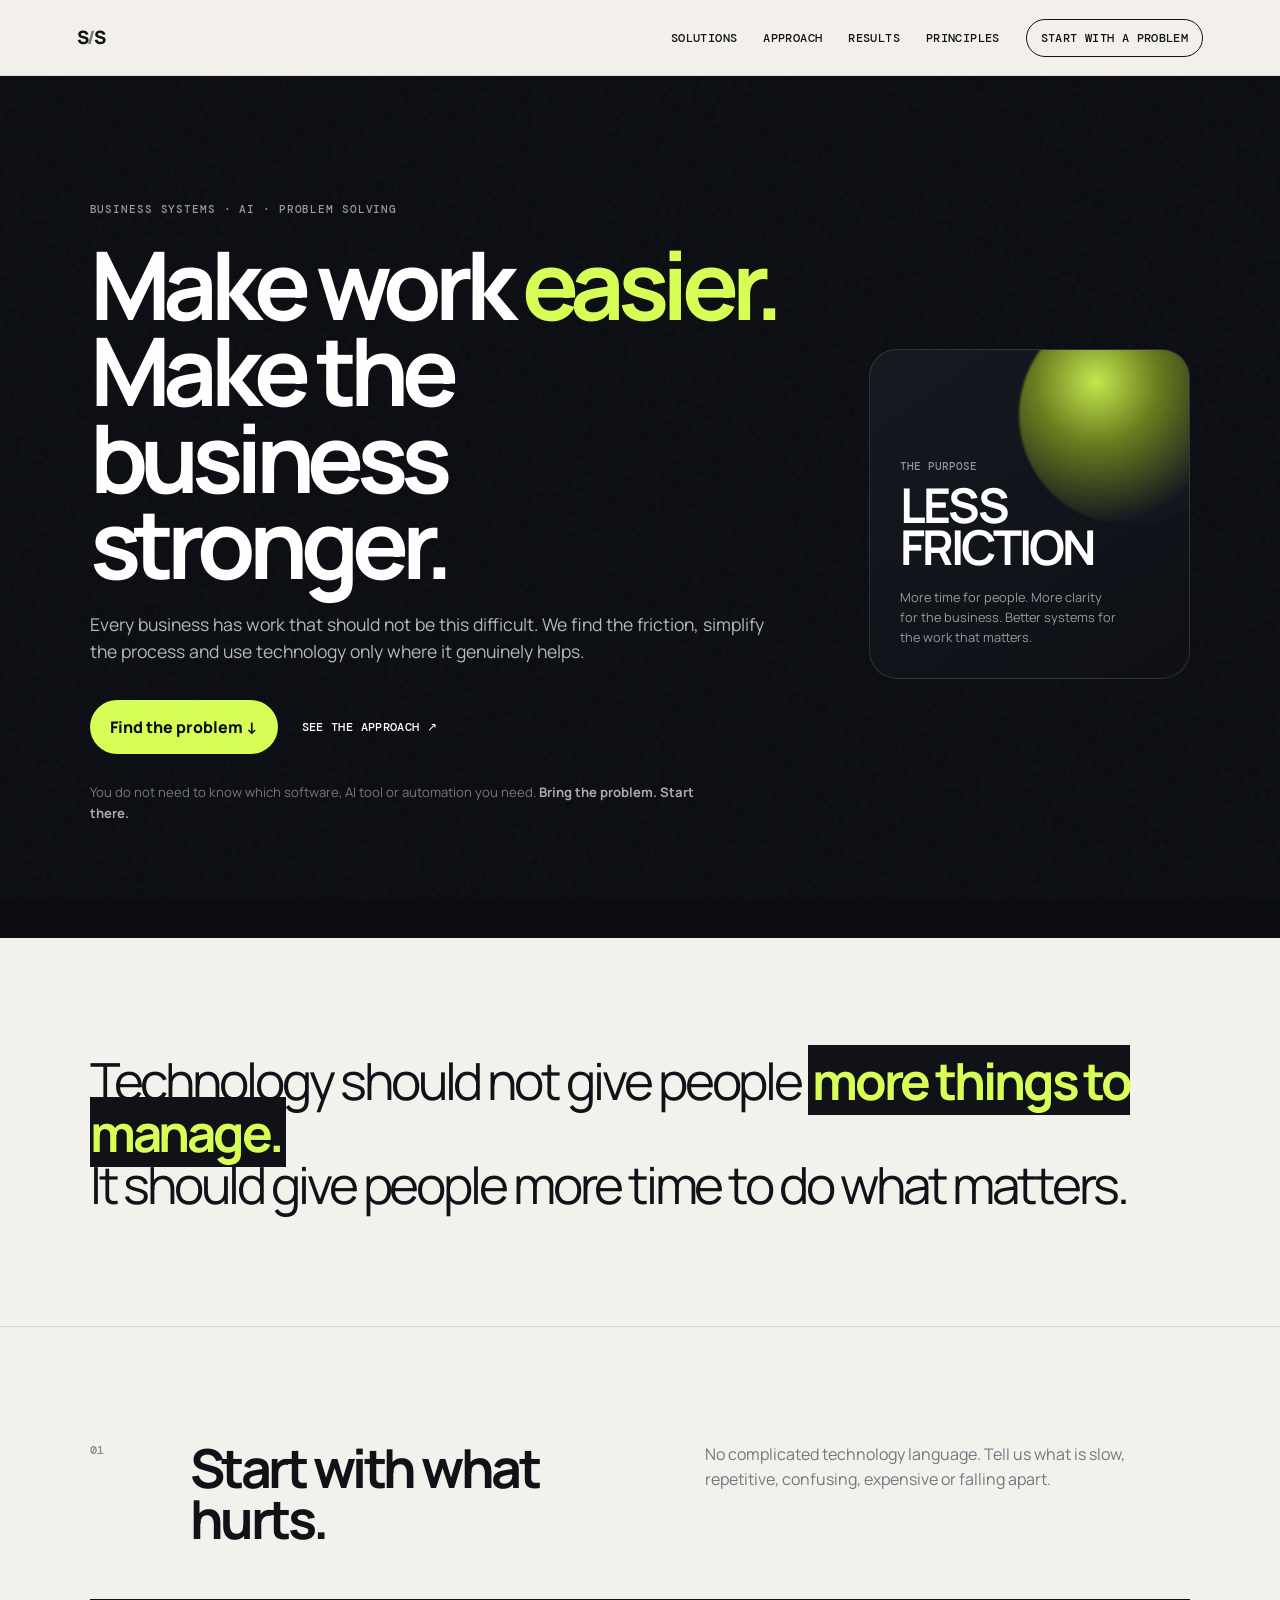
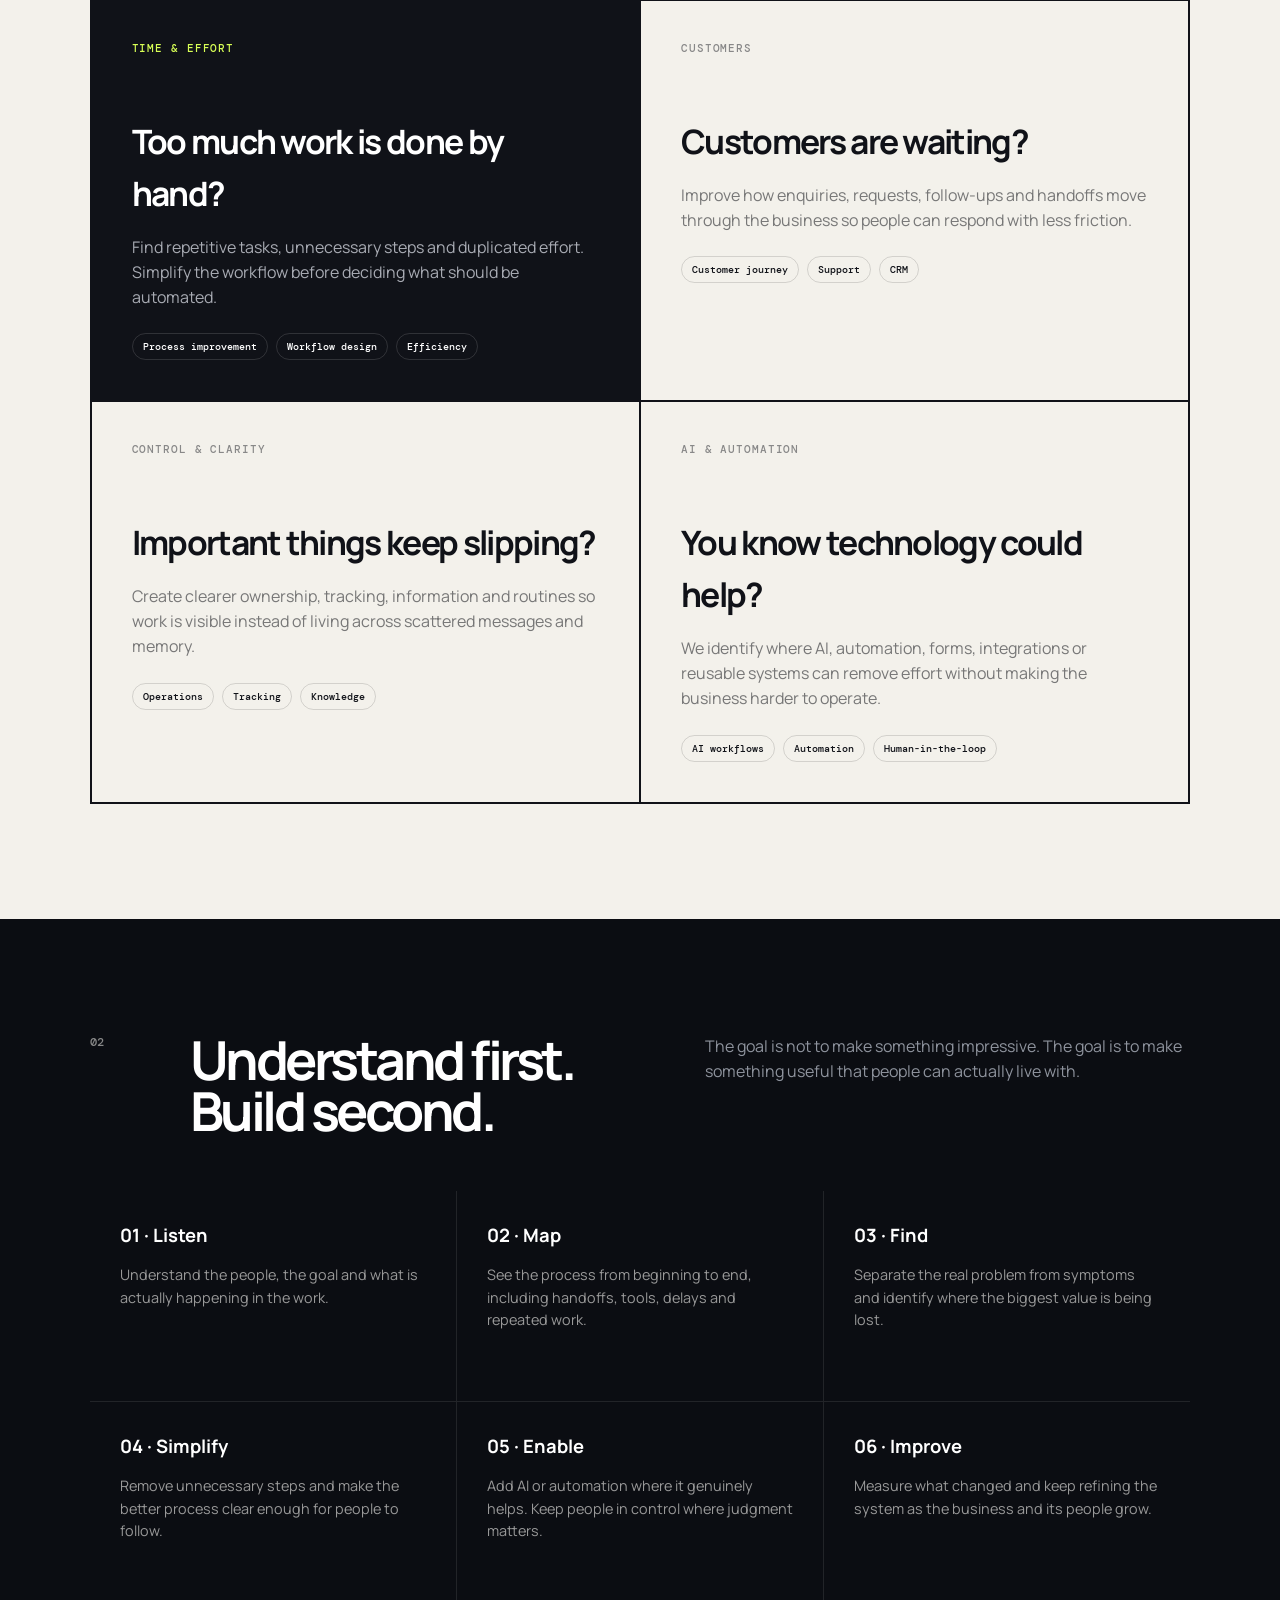
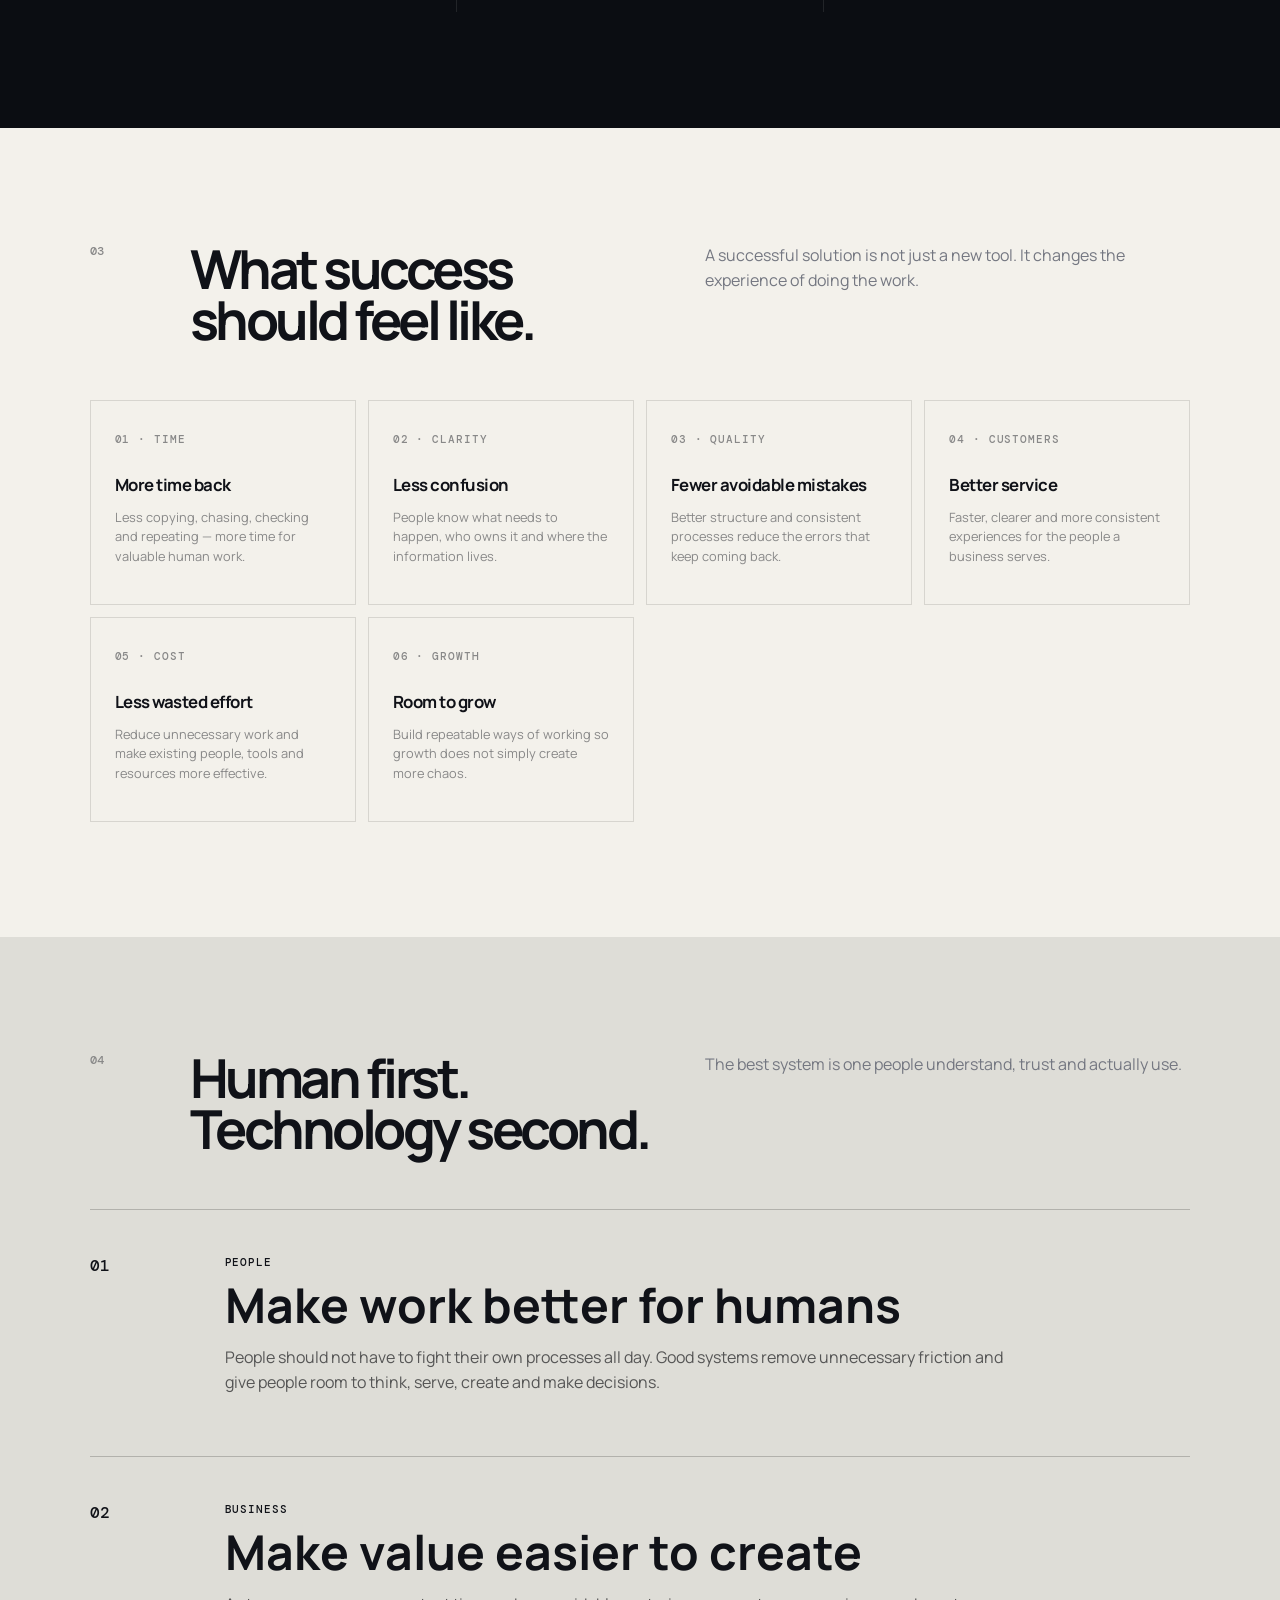
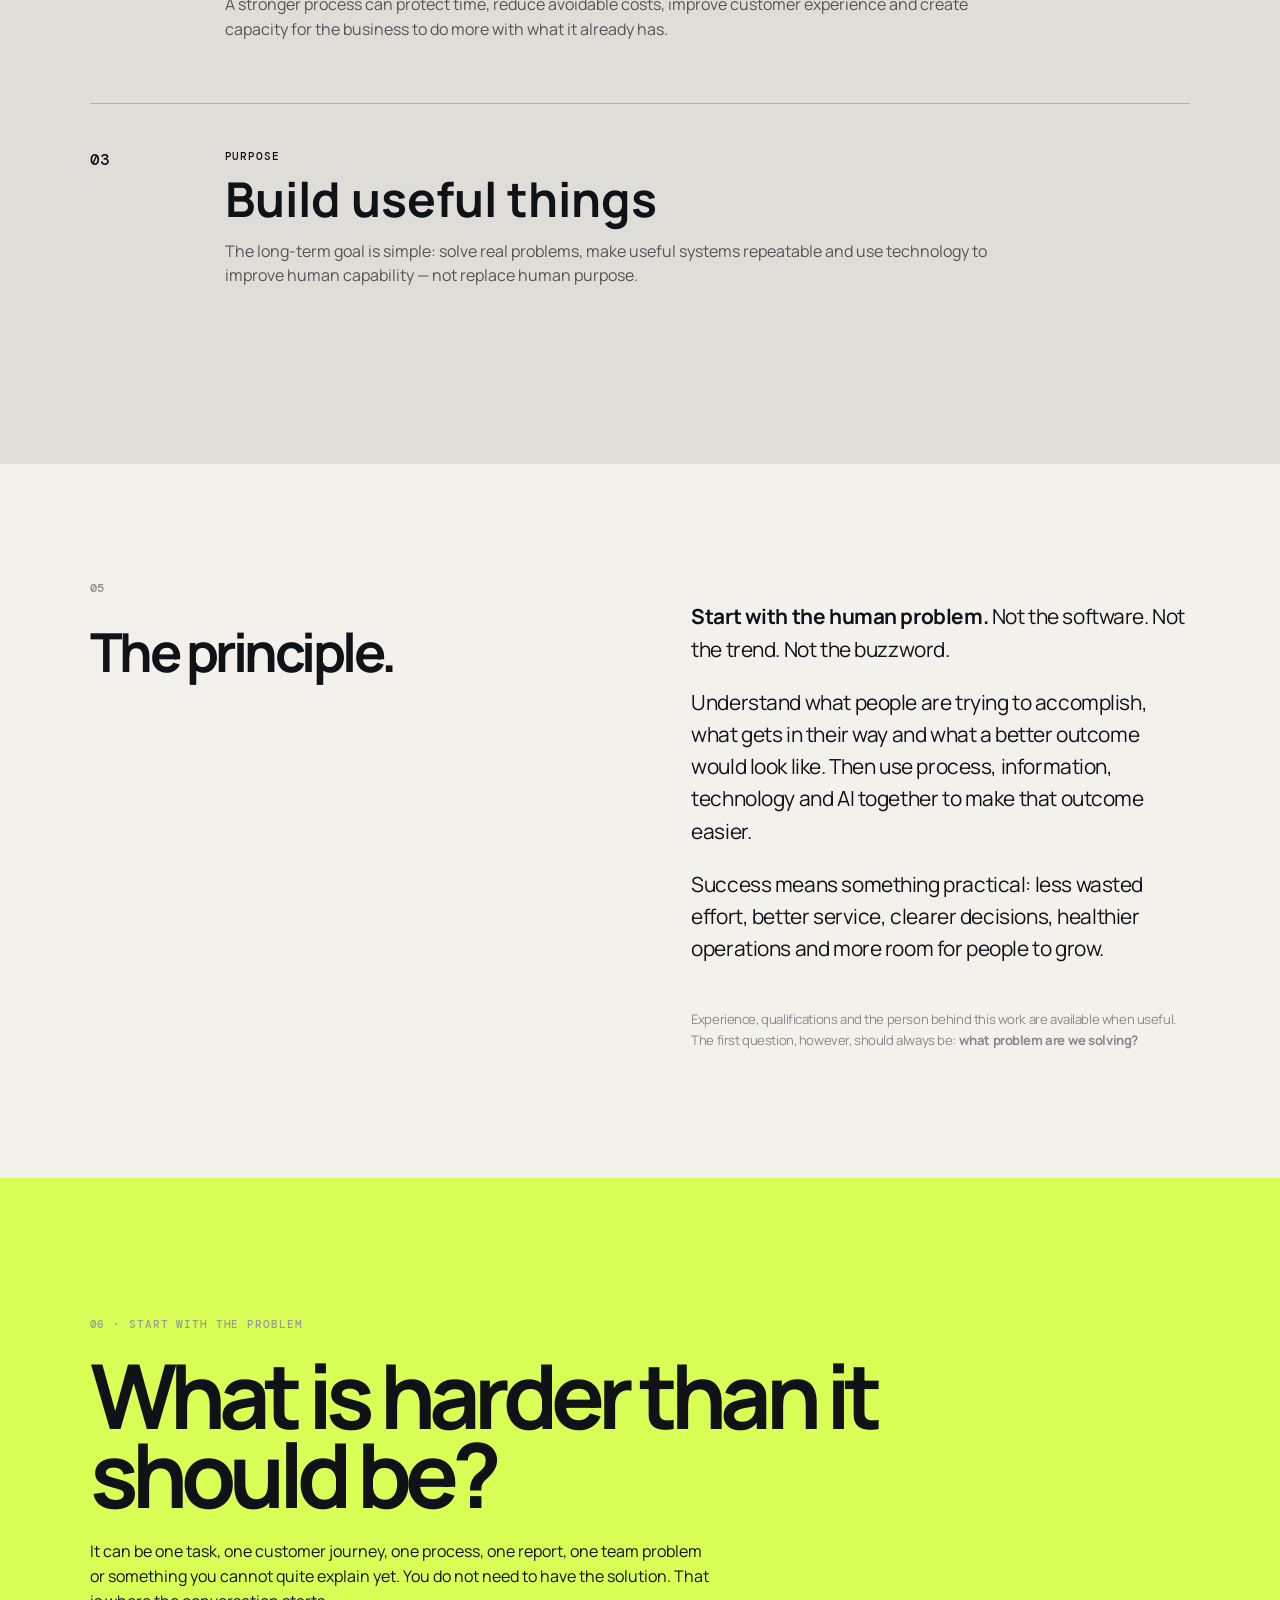
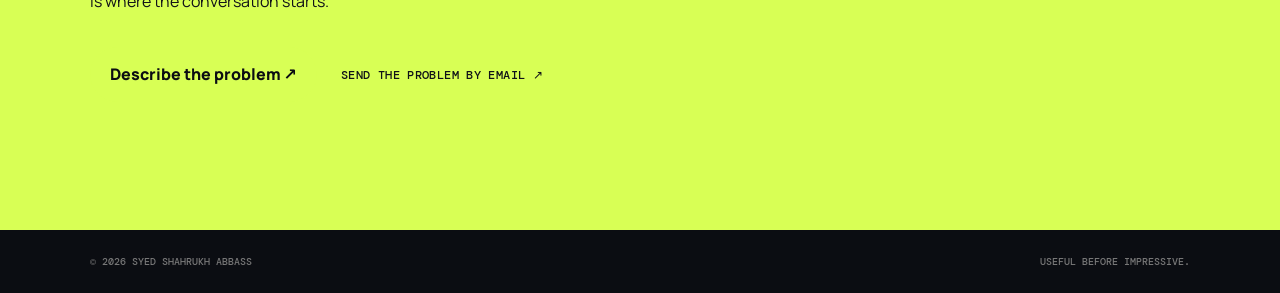
==== index.html @ 5767783c "Polish homepage around human-centered solutions" ====
<!doctype html>
<html lang="en">
<head>
  <meta charset="UTF-8">
  <meta name="viewport" content="width=device-width,initial-scale=1">
  <meta name="description" content="Practical business systems, process improvement and useful AI automation that make work easier, clearer and more sustainable.">
  <meta name="theme-color" content="#0b0d12">
  <title>Make Work Easier — Business Systems, AI & Practical Automation</title>
  <link rel="stylesheet" href="styles.css">
</head>
<body>
<div class="grain"></div>
<header class="nav">
  <a class="brand" href="#top">S<span>/</span>S</a>
  <nav>
    <a href="#solutions">Solutions</a>
    <a href="#approach">Approach</a>
    <a href="#results">Results</a>
    <a href="#about">Principles</a>
    <a class="nav-cta" href="#contact">Start with a problem</a>
  </nav>
</header>

<main id="top">
  <section class="hero">
    <div class="hero-copy">
      <p class="eyebrow">BUSINESS SYSTEMS · AI · PROBLEM SOLVING</p>
      <h1>Make work <em>easier.</em><br>Make the business stronger.</h1>
      <p class="lead">Every business has work that should not be this difficult. We find the friction, simplify the process and use technology only where it genuinely helps.</p>
      <div class="actions">
        <a class="button" href="#solutions">Find the problem ↓</a>
        <a class="text-link" href="#approach">See the approach ↗</a>
      </div>
      <p style="color:#777;margin-top:28px;font-size:.82rem;max-width:620px">You do not need to know which software, AI tool or automation you need. <strong style="color:#aaa">Bring the problem. Start there.</strong></p>
    </div>
    <div class="hero-card">
      <div class="orb"></div>
      <p>THE PURPOSE</p>
      <strong>LESS<br>FRICTION</strong>
      <span>More time for people. More clarity for the business. Better systems for the work that matters.</span>
    </div>
  </section>

  <section class="statement">
    <p>Technology should not give people <strong>more things to manage.</strong><br>It should give people more time to do what matters.</p>
  </section>

  <section id="solutions" class="section">
    <div class="section-head">
      <span>01</span>
      <h2>Start with what hurts.</h2>
      <p>No complicated technology language. Tell us what is slow, repetitive, confusing, expensive or falling apart.</p>
    </div>
    <div class="work-grid">
      <article class="work-card featured">
        <div class="tag">TIME & EFFORT</div>
        <h3>Too much work is done by hand?</h3>
        <p>Find repetitive tasks, unnecessary steps and duplicated effort. Simplify the workflow before deciding what should be automated.</p>
        <div class="chips"><span>Process improvement</span><span>Workflow design</span><span>Efficiency</span></div>
      </article>
      <article class="work-card">
        <div class="tag">CUSTOMERS</div>
        <h3>Customers are waiting?</h3>
        <p>Improve how enquiries, requests, follow-ups and handoffs move through the business so people can respond with less friction.</p>
        <div class="chips"><span>Customer journey</span><span>Support</span><span>CRM</span></div>
      </article>
      <article class="work-card">
        <div class="tag">CONTROL & CLARITY</div>
        <h3>Important things keep slipping?</h3>
        <p>Create clearer ownership, tracking, information and routines so work is visible instead of living across scattered messages and memory.</p>
        <div class="chips"><span>Operations</span><span>Tracking</span><span>Knowledge</span></div>
      </article>
      <article class="work-card">
        <div class="tag">AI & AUTOMATION</div>
        <h3>You know technology could help?</h3>
        <p>We identify where AI, automation, forms, integrations or reusable systems can remove effort without making the business harder to operate.</p>
        <div class="chips"><span>AI workflows</span><span>Automation</span><span>Human-in-the-loop</span></div>
      </article>
    </div>
  </section>

  <section id="approach" class="section dark-section">
    <div class="section-head">
      <span>02</span>
      <h2>Understand first.<br>Build second.</h2>
      <p>The goal is not to make something impressive. The goal is to make something useful that people can actually live with.</p>
    </div>
    <div class="cap-grid">
      <div><b>01 · Listen</b><p>Understand the people, the goal and what is actually happening in the work.</p></div>
      <div><b>02 · Map</b><p>See the process from beginning to end, including handoffs, tools, delays and repeated work.</p></div>
      <div><b>03 · Find</b><p>Separate the real problem from symptoms and identify where the biggest value is being lost.</p></div>
      <div><b>04 · Simplify</b><p>Remove unnecessary steps and make the better process clear enough for people to follow.</p></div>
      <div><b>05 · Enable</b><p>Add AI or automation where it genuinely helps. Keep people in control where judgment matters.</p></div>
      <div><b>06 · Improve</b><p>Measure what changed and keep refining the system as the business and its people grow.</p></div>
    </div>
  </section>

  <section id="results" class="section">
    <div class="section-head">
      <span>03</span>
      <h2>What success<br>should feel like.</h2>
      <p>A successful solution is not just a new tool. It changes the experience of doing the work.</p>
    </div>
    <div class="cert-grid">
      <div class="cert"><small>01 · TIME</small><h3>More time back</h3><p>Less copying, chasing, checking and repeating — more time for valuable human work.</p></div>
      <div class="cert"><small>02 · CLARITY</small><h3>Less confusion</h3><p>People know what needs to happen, who owns it and where the information lives.</p></div>
      <div class="cert"><small>03 · QUALITY</small><h3>Fewer avoidable mistakes</h3><p>Better structure and consistent processes reduce the errors that keep coming back.</p></div>
      <div class="cert"><small>04 · CUSTOMERS</small><h3>Better service</h3><p>Faster, clearer and more consistent experiences for the people a business serves.</p></div>
      <div class="cert"><small>05 · COST</small><h3>Less wasted effort</h3><p>Reduce unnecessary work and make existing people, tools and resources more effective.</p></div>
      <div class="cert"><small>06 · GROWTH</small><h3>Room to grow</h3><p>Build repeatable ways of working so growth does not simply create more chaos.</p></div>
    </div>
  </section>

  <section class="section project-section">
    <div class="section-head">
      <span>04</span>
      <h2>Human first.<br>Technology second.</h2>
      <p>The best system is one people understand, trust and actually use.</p>
    </div>
    <div class="project">
      <div class="project-number">01</div>
      <div><div class="tag">PEOPLE</div><h3>Make work better for humans</h3><p>People should not have to fight their own processes all day. Good systems remove unnecessary friction and give people room to think, serve, create and make decisions.</p></div>
    </div>
    <div class="project">
      <div class="project-number">02</div>
      <div><div class="tag">BUSINESS</div><h3>Make value easier to create</h3><p>A stronger process can protect time, reduce avoidable costs, improve customer experience and create capacity for the business to do more with what it already has.</p></div>
    </div>
    <div class="project">
      <div class="project-number">03</div>
      <div><div class="tag">PURPOSE</div><h3>Build useful things</h3><p>The long-term goal is simple: solve real problems, make useful systems repeatable and use technology to improve human capability — not replace human purpose.</p></div>
    </div>
  </section>

  <section id="about" class="section about">
    <div class="section-head"><span>05</span><h2>The principle.</h2></div>
    <div class="about-copy">
      <p><strong>Start with the human problem.</strong> Not the software. Not the trend. Not the buzzword.</p>
      <p>Understand what people are trying to accomplish, what gets in their way and what a better outcome would look like. Then use process, information, technology and AI together to make that outcome easier.</p>
      <p>Success means something practical: less wasted effort, better service, clearer decisions, healthier operations and more room for people to grow.</p>
      <p class="small">Experience, qualifications and the person behind this work are available when useful. The first question, however, should always be: <strong>what problem are we solving?</strong></p>
    </div>
  </section>

  <section id="contact" class="contact">
    <p class="eyebrow">06 · START WITH THE PROBLEM</p>
    <h2>What is harder than it should be?</h2>
    <p>It can be one task, one customer journey, one process, one report, one team problem or something you cannot quite explain yet. You do not need to have the solution. That is where the conversation starts.</p>
    <div class="actions">
      <a class="button" href="offer.html">Describe the problem ↗</a>
      <a class="text-link" href="mailto:syed.shahrukh@gmail.com?subject=I%20have%20a%20business%20problem">Send the problem by email ↗</a>
    </div>
  </section>
</main>

<footer>
  <span>© 2026 Syed Shahrukh Abbass</span>
  <span>Useful before impressive.</span>
</footer>
<script src="script.js"></script>
</body>
</html>
---- styles.css ----
@import url('https://fonts.googleapis.com/css2?family=DM+Mono:wght@400;500&family=Manrope:wght@400;500;600;700;800&display=swap');
:root{--bg:#0b0d12;--paper:#f3f1eb;--ink:#101218;--muted:#747781;--line:#d7d5cf;--acid:#d8ff55;--card:#14171e;--white:#fff}*{box-sizing:border-box}html{scroll-behavior:smooth}body{margin:0;background:var(--paper);color:var(--ink);font-family:Manrope,system-ui,sans-serif;line-height:1.55}.grain{position:fixed;inset:0;pointer-events:none;opacity:.035;background-image:url("data:image/svg+xml,%3Csvg viewBox='0 0 180 180' xmlns='http://www.w3.org/2000/svg'%3E%3Cfilter id='n'%3E%3CfeTurbulence type='fractalNoise' baseFrequency='.9' numOctaves='4' stitchTiles='stitch'/%3E%3C/filter%3E%3Crect width='100%25' height='100%25' filter='url(%23n)'/%3E%3C/svg%3E")}.nav{height:76px;padding:0 6vw;display:flex;align-items:center;justify-content:space-between;border-bottom:1px solid #0001;background:#f3f1ebee;backdrop-filter:blur(12px);position:sticky;top:0;z-index:10}.brand{font-weight:800;font-size:1.15rem;color:var(--ink);text-decoration:none;letter-spacing:-.08em}.brand span{color:#777}.nav nav{display:flex;align-items:center;gap:26px}.nav nav a,.text-link{font:500 .78rem 'DM Mono',monospace;text-transform:uppercase;letter-spacing:.03em;color:inherit;text-decoration:none}.nav-cta{border:1px solid var(--ink);padding:10px 14px;border-radius:999px}.hero{min-height:calc(100vh - 76px);padding:9vw 7vw 8vw;display:grid;grid-template-columns:1.5fr .7fr;gap:7vw;align-items:center;background:var(--bg);color:var(--white)}.eyebrow,.tag,small{font:500 .69rem 'DM Mono',monospace;letter-spacing:.08em;text-transform:uppercase}.eyebrow{color:#999}.hero h1{font-size:clamp(3.4rem,7.4vw,8.2rem);line-height:.91;letter-spacing:-.075em;max-width:1050px;margin:25px 0}.hero h1 em{font-style:normal;color:var(--acid)}.lead{max-width:680px;color:#b5b8c0;font-size:1.1rem}.actions{display:flex;gap:24px;align-items:center;margin-top:34px}.button{background:var(--acid);color:#0b0d12;text-decoration:none;font-weight:800;padding:15px 20px;border-radius:999px;display:inline-block}.hero .text-link{color:#fff}.hero-card{border:1px solid #ffffff22;border-radius:28px;padding:30px;min-height:330px;display:flex;flex-direction:column;justify-content:flex-end;position:relative;overflow:hidden;background:linear-gradient(145deg,#151922,#0e1015)}.hero-card p{color:#8e939d;font:500 .7rem 'DM Mono',monospace;text-transform:uppercase}.hero-card strong{font-size:3rem;line-height:.88;letter-spacing:-.06em;position:relative}.hero-card span{color:#999;margin-top:20px;max-width:220px;font-size:.8rem}.orb{position:absolute;width:220px;height:220px;border-radius:50%;right:-50px;top:-45px;background:radial-gradient(circle at 35% 35%,var(--acid),#778a21 30%,#151922 70%);filter:blur(1px);opacity:.9}.statement{padding:9vw 7vw;border-bottom:1px solid var(--line)}.statement p{font-size:clamp(2rem,4vw,4.6rem);line-height:1.02;letter-spacing:-.06em;max-width:1050px;margin:0}.statement strong{background:var(--ink);color:var(--acid);padding:0 .08em}.section{padding:9vw 7vw}.section-head{display:grid;grid-template-columns:70px 1fr 1fr;gap:30px;margin-bottom:55px;align-items:start}.section-head>span{font:500 .75rem 'DM Mono',monospace;color:#888}.section-head h2{font-size:clamp(2.2rem,4.2vw,5rem);line-height:.95;letter-spacing:-.065em;margin:0}.section-head p{color:var(--muted);max-width:480px;margin:0}.work-grid{display:grid;grid-template-columns:1fr 1fr;gap:2px;background:var(--ink);border:2px solid var(--ink)}.work-card{background:var(--paper);padding:40px;min-height:330px}.work-card.featured{background:var(--ink);color:var(--white)}.work-card .tag{color:#888}.featured .tag{color:var(--acid)}.work-card h3{font-size:2.1rem;letter-spacing:-.05em;margin:60px 0 14px}.work-card p{color:#777;max-width:550px}.featured p{color:#a8abb3}.chips{display:flex;flex-wrap:wrap;gap:8px;margin-top:24px}.chips span{border:1px solid #0002;border-radius:999px;padding:6px 10px;font:500 .65rem 'DM Mono',monospace}.featured .chips span{border-color:#fff2}.dark-section{background:var(--bg);color:var(--white)}.dark-section .section-head p{color:#8e939d}.cap-grid{display:grid;grid-template-columns:repeat(3,1fr);gap:1px;background:#ffffff18}.cap-grid>div{padding:30px;background:var(--bg);min-height:210px}.cap-grid b{font-size:1.15rem}.cap-grid p{color:#999;font-size:.9rem}.cert-grid{display:grid;grid-template-columns:repeat(4,1fr);gap:12px}.cert{padding:24px;border:1px solid var(--line);min-height:190px;transition:.2s}.cert:hover{transform:translateY(-4px);background:#fff}.cert small{color:#888}.cert h3{font-size:1.05rem;line-height:1.2;margin:25px 0 12px;letter-spacing:-.03em}.cert p{font-size:.8rem;color:#888}.note{font-size:.75rem;color:#999;margin-top:25px}.project-section{background:#deddd7}.project{display:grid;grid-template-columns:100px 1fr;gap:35px;padding:45px 0;border-top:1px solid #0003}.project-number{font:500 1rem 'DM Mono',monospace}.project h3{font-size:3rem;line-height:1;margin:12px 0}.project p{max-width:800px;color:#555}.about{display:grid;grid-template-columns:1fr 1fr;gap:8vw}.about .section-head{display:block}.about .section-head>span{display:block;margin-bottom:30px}.about-copy{font-size:1.3rem;letter-spacing:-.02em}.about-copy .small{font-size:.82rem;color:#888;margin-top:45px}.contact{background:var(--acid);padding:10vw 7vw}.contact h2{font-size:clamp(3rem,7vw,8rem);line-height:.88;letter-spacing:-.075em;max-width:950px;margin:25px 0}.contact p:not(.eyebrow){max-width:620px}.contact .text-link{color:var(--ink)}footer{background:var(--bg);color:#777;padding:25px 7vw;display:flex;justify-content:space-between;font:500 .65rem 'DM Mono',monospace;text-transform:uppercase}@media(max-width:850px){.nav{padding:0 5vw}.nav nav a:not(.nav-cta){display:none}.hero{grid-template-columns:1fr;padding:18vw 6vw}.hero-card{min-height:260px}.section,.statement{padding:18vw 6vw}.section-head{grid-template-columns:40px 1fr}.section-head p{grid-column:2}.work-grid,.cap-grid{grid-template-columns:1fr}.cert-grid{grid-template-columns:1fr 1fr}.about{grid-template-columns:1fr}.project{grid-template-columns:45px 1fr}.project h3{font-size:2rem}}@media(max-width:520px){.cert-grid{grid-template-columns:1fr}.hero h1{font-size:3.6rem}.actions{flex-wrap:wrap}.contact h2{font-size:3.6rem}}
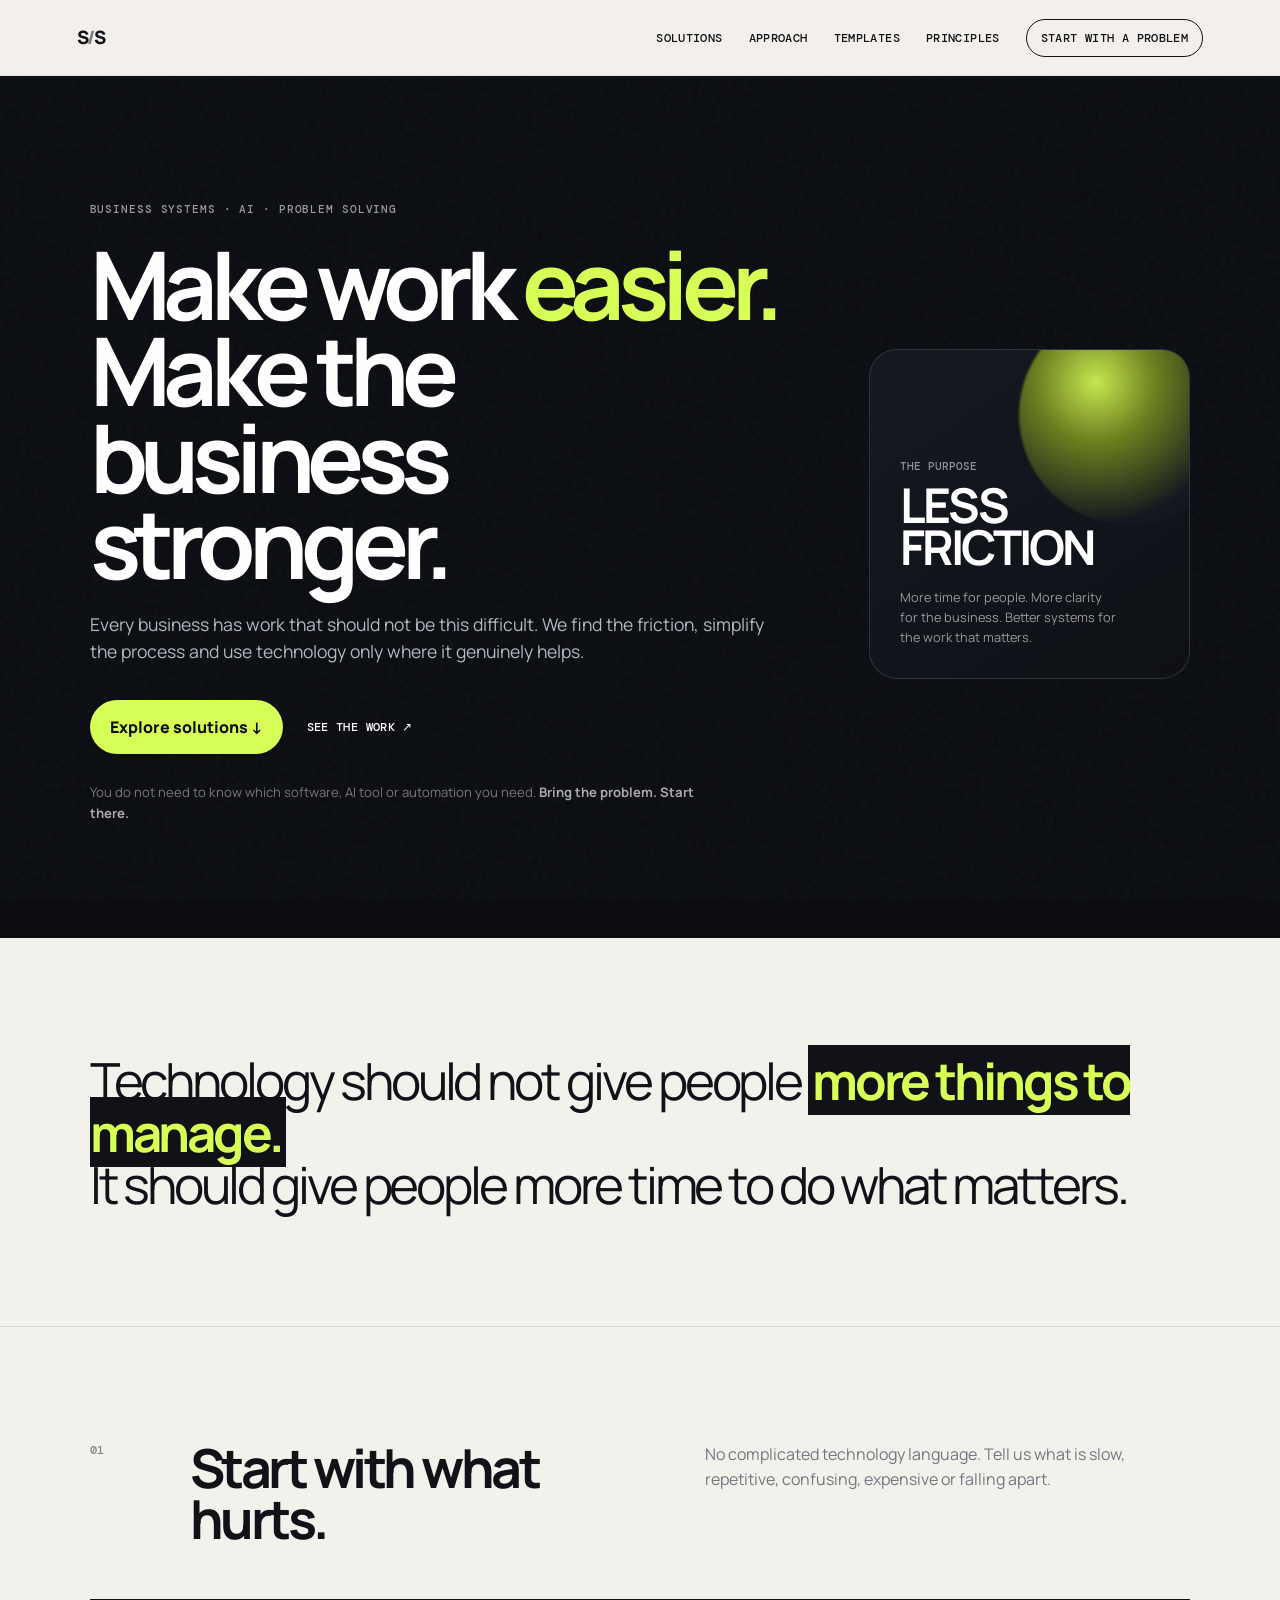
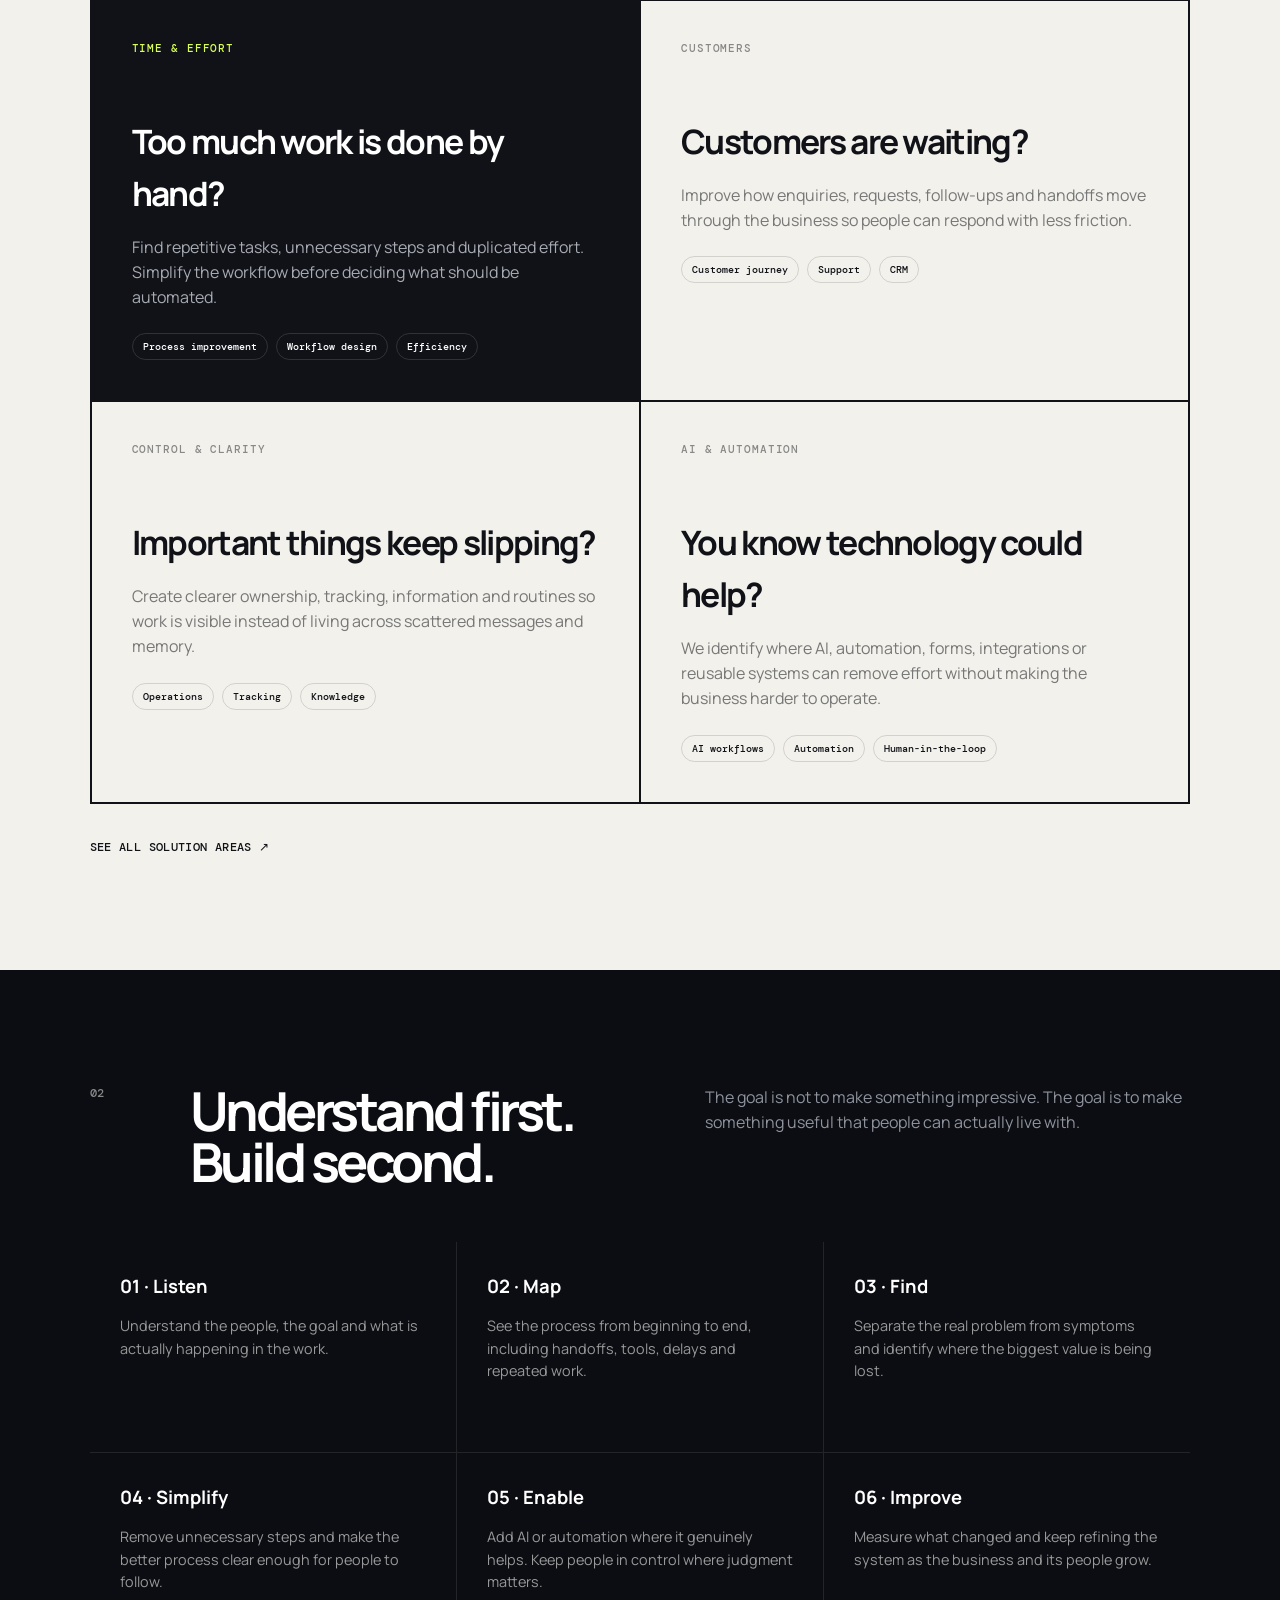
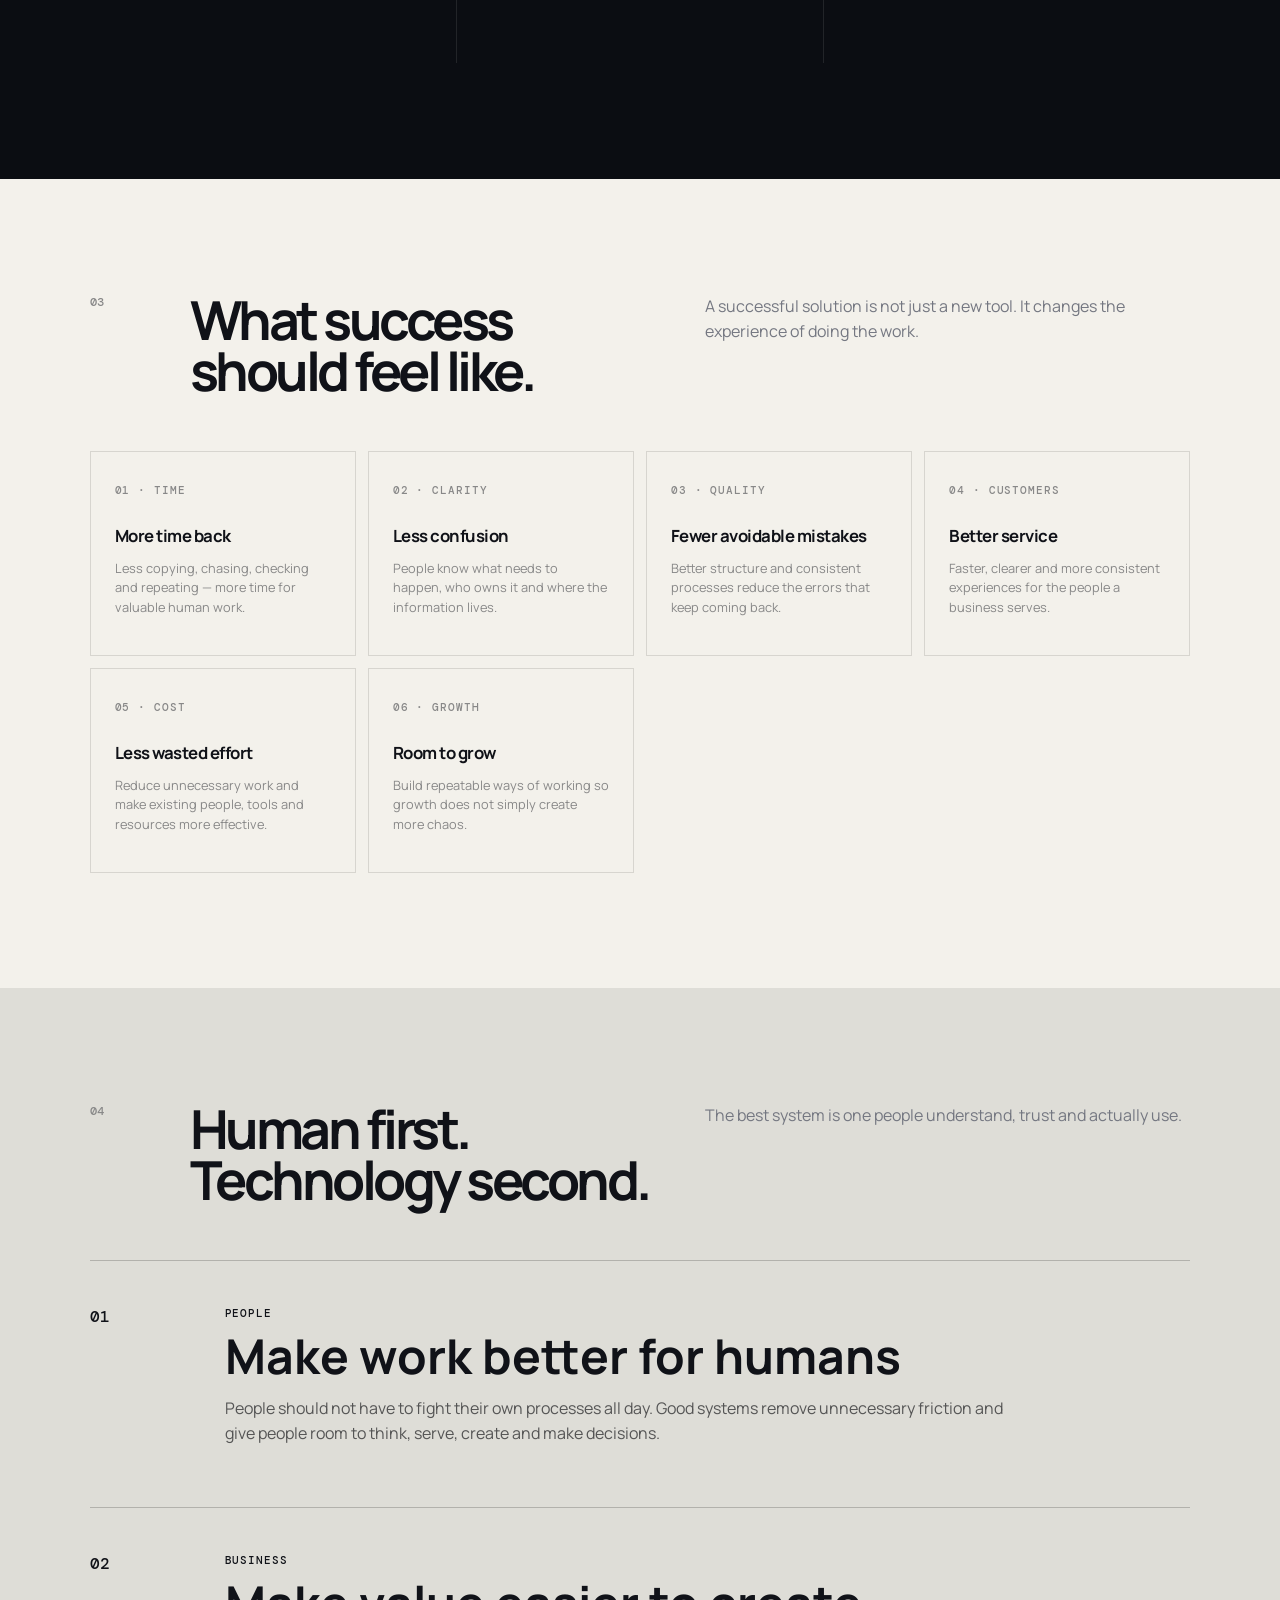
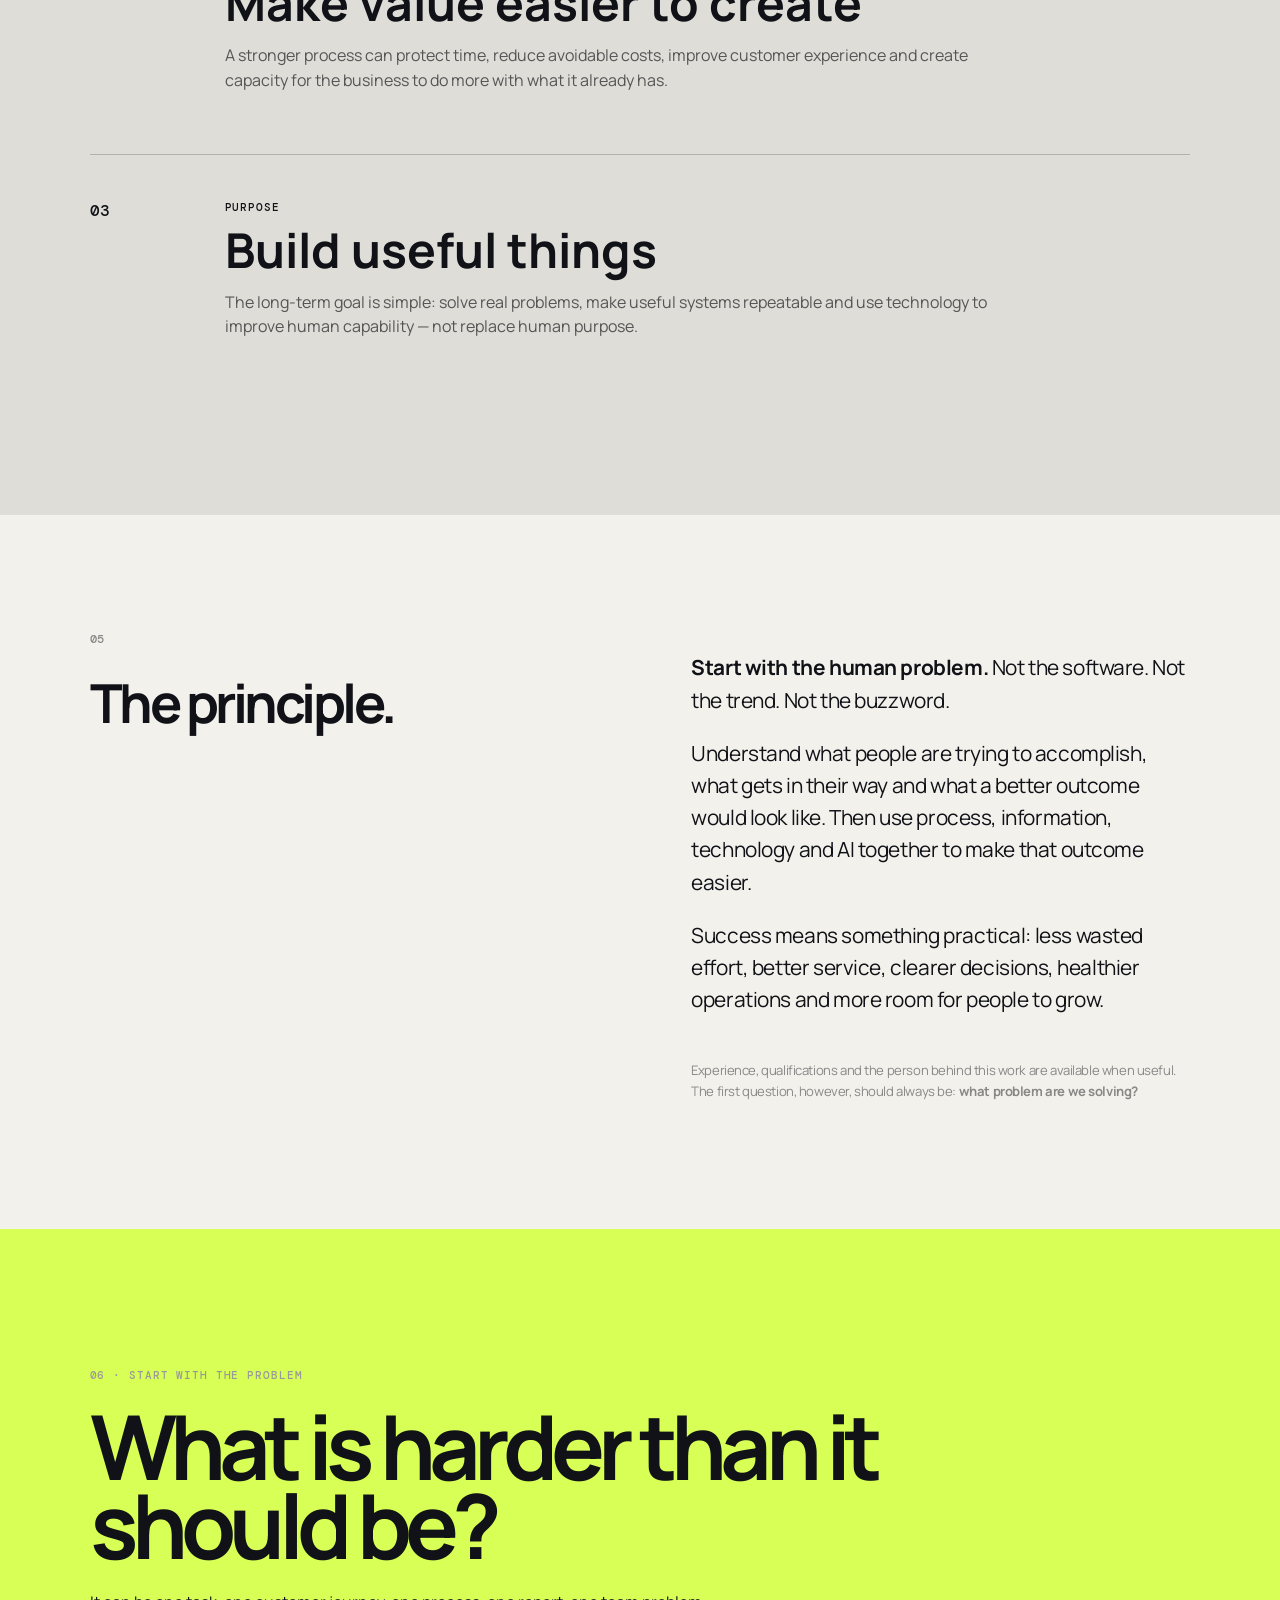
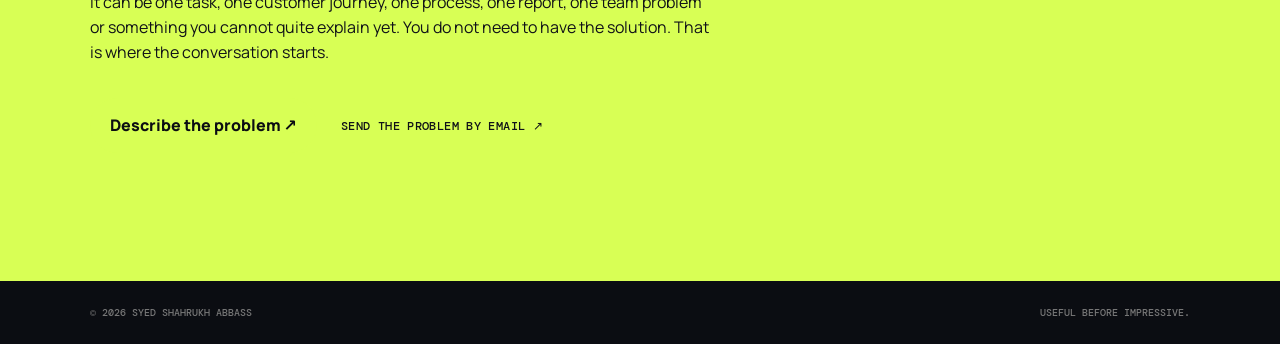
==== commit 34956c5d: "Connect homepage to solutions and templates" ====
--- a/index.html
+++ b/index.html
@@ -1,161 +1 @@
-<!doctype html>
-<html lang="en">
-<head>
-  <meta charset="UTF-8">
-  <meta name="viewport" content="width=device-width,initial-scale=1">
-  <meta name="description" content="Practical business systems, process improvement and useful AI automation that make work easier, clearer and more sustainable.">
-  <meta name="theme-color" content="#0b0d12">
-  <title>Make Work Easier — Business Systems, AI & Practical Automation</title>
-  <link rel="stylesheet" href="styles.css">
-</head>
-<body>
-<div class="grain"></div>
-<header class="nav">
-  <a class="brand" href="#top">S<span>/</span>S</a>
-  <nav>
-    <a href="#solutions">Solutions</a>
-    <a href="#approach">Approach</a>
-    <a href="#results">Results</a>
-    <a href="#about">Principles</a>
-    <a class="nav-cta" href="#contact">Start with a problem</a>
-  </nav>
-</header>
-
-<main id="top">
-  <section class="hero">
-    <div class="hero-copy">
-      <p class="eyebrow">BUSINESS SYSTEMS · AI · PROBLEM SOLVING</p>
-      <h1>Make work <em>easier.</em><br>Make the business stronger.</h1>
-      <p class="lead">Every business has work that should not be this difficult. We find the friction, simplify the process and use technology only where it genuinely helps.</p>
-      <div class="actions">
-        <a class="button" href="#solutions">Find the problem ↓</a>
-        <a class="text-link" href="#approach">See the approach ↗</a>
-      </div>
-      <p style="color:#777;margin-top:28px;font-size:.82rem;max-width:620px">You do not need to know which software, AI tool or automation you need. <strong style="color:#aaa">Bring the problem. Start there.</strong></p>
-    </div>
-    <div class="hero-card">
-      <div class="orb"></div>
-      <p>THE PURPOSE</p>
-      <strong>LESS<br>FRICTION</strong>
-      <span>More time for people. More clarity for the business. Better systems for the work that matters.</span>
-    </div>
-  </section>
-
-  <section class="statement">
-    <p>Technology should not give people <strong>more things to manage.</strong><br>It should give people more time to do what matters.</p>
-  </section>
-
-  <section id="solutions" class="section">
-    <div class="section-head">
-      <span>01</span>
-      <h2>Start with what hurts.</h2>
-      <p>No complicated technology language. Tell us what is slow, repetitive, confusing, expensive or falling apart.</p>
-    </div>
-    <div class="work-grid">
-      <article class="work-card featured">
-        <div class="tag">TIME & EFFORT</div>
-        <h3>Too much work is done by hand?</h3>
-        <p>Find repetitive tasks, unnecessary steps and duplicated effort. Simplify the workflow before deciding what should be automated.</p>
-        <div class="chips"><span>Process improvement</span><span>Workflow design</span><span>Efficiency</span></div>
-      </article>
-      <article class="work-card">
-        <div class="tag">CUSTOMERS</div>
-        <h3>Customers are waiting?</h3>
-        <p>Improve how enquiries, requests, follow-ups and handoffs move through the business so people can respond with less friction.</p>
-        <div class="chips"><span>Customer journey</span><span>Support</span><span>CRM</span></div>
-      </article>
-      <article class="work-card">
-        <div class="tag">CONTROL & CLARITY</div>
-        <h3>Important things keep slipping?</h3>
-        <p>Create clearer ownership, tracking, information and routines so work is visible instead of living across scattered messages and memory.</p>
-        <div class="chips"><span>Operations</span><span>Tracking</span><span>Knowledge</span></div>
-      </article>
-      <article class="work-card">
-        <div class="tag">AI & AUTOMATION</div>
-        <h3>You know technology could help?</h3>
-        <p>We identify where AI, automation, forms, integrations or reusable systems can remove effort without making the business harder to operate.</p>
-        <div class="chips"><span>AI workflows</span><span>Automation</span><span>Human-in-the-loop</span></div>
-      </article>
-    </div>
-  </section>
-
-  <section id="approach" class="section dark-section">
-    <div class="section-head">
-      <span>02</span>
-      <h2>Understand first.<br>Build second.</h2>
-      <p>The goal is not to make something impressive. The goal is to make something useful that people can actually live with.</p>
-    </div>
-    <div class="cap-grid">
-      <div><b>01 · Listen</b><p>Understand the people, the goal and what is actually happening in the work.</p></div>
-      <div><b>02 · Map</b><p>See the process from beginning to end, including handoffs, tools, delays and repeated work.</p></div>
-      <div><b>03 · Find</b><p>Separate the real problem from symptoms and identify where the biggest value is being lost.</p></div>
-      <div><b>04 · Simplify</b><p>Remove unnecessary steps and make the better process clear enough for people to follow.</p></div>
-      <div><b>05 · Enable</b><p>Add AI or automation where it genuinely helps. Keep people in control where judgment matters.</p></div>
-      <div><b>06 · Improve</b><p>Measure what changed and keep refining the system as the business and its people grow.</p></div>
-    </div>
-  </section>
-
-  <section id="results" class="section">
-    <div class="section-head">
-      <span>03</span>
-      <h2>What success<br>should feel like.</h2>
-      <p>A successful solution is not just a new tool. It changes the experience of doing the work.</p>
-    </div>
-    <div class="cert-grid">
-      <div class="cert"><small>01 · TIME</small><h3>More time back</h3><p>Less copying, chasing, checking and repeating — more time for valuable human work.</p></div>
-      <div class="cert"><small>02 · CLARITY</small><h3>Less confusion</h3><p>People know what needs to happen, who owns it and where the information lives.</p></div>
-      <div class="cert"><small>03 · QUALITY</small><h3>Fewer avoidable mistakes</h3><p>Better structure and consistent processes reduce the errors that keep coming back.</p></div>
-      <div class="cert"><small>04 · CUSTOMERS</small><h3>Better service</h3><p>Faster, clearer and more consistent experiences for the people a business serves.</p></div>
-      <div class="cert"><small>05 · COST</small><h3>Less wasted effort</h3><p>Reduce unnecessary work and make existing people, tools and resources more effective.</p></div>
-      <div class="cert"><small>06 · GROWTH</small><h3>Room to grow</h3><p>Build repeatable ways of working so growth does not simply create more chaos.</p></div>
-    </div>
-  </section>
-
-  <section class="section project-section">
-    <div class="section-head">
-      <span>04</span>
-      <h2>Human first.<br>Technology second.</h2>
-      <p>The best system is one people understand, trust and actually use.</p>
-    </div>
-    <div class="project">
-      <div class="project-number">01</div>
-      <div><div class="tag">PEOPLE</div><h3>Make work better for humans</h3><p>People should not have to fight their own processes all day. Good systems remove unnecessary friction and give people room to think, serve, create and make decisions.</p></div>
-    </div>
-    <div class="project">
-      <div class="project-number">02</div>
-      <div><div class="tag">BUSINESS</div><h3>Make value easier to create</h3><p>A stronger process can protect time, reduce avoidable costs, improve customer experience and create capacity for the business to do more with what it already has.</p></div>
-    </div>
-    <div class="project">
-      <div class="project-number">03</div>
-      <div><div class="tag">PURPOSE</div><h3>Build useful things</h3><p>The long-term goal is simple: solve real problems, make useful systems repeatable and use technology to improve human capability — not replace human purpose.</p></div>
-    </div>
-  </section>
-
-  <section id="about" class="section about">
-    <div class="section-head"><span>05</span><h2>The principle.</h2></div>
-    <div class="about-copy">
-      <p><strong>Start with the human problem.</strong> Not the software. Not the trend. Not the buzzword.</p>
-      <p>Understand what people are trying to accomplish, what gets in their way and what a better outcome would look like. Then use process, information, technology and AI together to make that outcome easier.</p>
-      <p>Success means something practical: less wasted effort, better service, clearer decisions, healthier operations and more room for people to grow.</p>
-      <p class="small">Experience, qualifications and the person behind this work are available when useful. The first question, however, should always be: <strong>what problem are we solving?</strong></p>
-    </div>
-  </section>
-
-  <section id="contact" class="contact">
-    <p class="eyebrow">06 · START WITH THE PROBLEM</p>
-    <h2>What is harder than it should be?</h2>
-    <p>It can be one task, one customer journey, one process, one report, one team problem or something you cannot quite explain yet. You do not need to have the solution. That is where the conversation starts.</p>
-    <div class="actions">
-      <a class="button" href="offer.html">Describe the problem ↗</a>
-      <a class="text-link" href="mailto:syed.shahrukh@gmail.com?subject=I%20have%20a%20business%20problem">Send the problem by email ↗</a>
-    </div>
-  </section>
-</main>
-
-<footer>
-  <span>© 2026 Syed Shahrukh Abbass</span>
-  <span>Useful before impressive.</span>
-</footer>
-<script src="script.js"></script>
-</body>
-</html>
+<!doctype html><html lang="en"><head><meta charset="UTF-8"><meta name="viewport" content="width=device-width,initial-scale=1"><meta name="description" content="Practical business systems, process improvement and useful AI automation that make work easier, clearer and more sustainable."><meta name="theme-color" content="#0b0d12"><title>Make Work Easier — Business Systems, AI & Practical Automation</title><link rel="stylesheet" href="styles.css"></head><body><div class="grain"></div><header class="nav"><a class="brand" href="#top">S<span>/</span>S</a><nav><a href="solutions.html">Solutions</a><a href="#approach">Approach</a><a href="templates.html">Templates</a><a href="#about">Principles</a><a class="nav-cta" href="offer.html">Start with a problem</a></nav></header><main id="top"><section class="hero"><div class="hero-copy"><p class="eyebrow">BUSINESS SYSTEMS · AI · PROBLEM SOLVING</p><h1>Make work <em>easier.</em><br>Make the business stronger.</h1><p class="lead">Every business has work that should not be this difficult. We find the friction, simplify the process and use technology only where it genuinely helps.</p><div class="actions"><a class="button" href="solutions.html">Explore solutions ↓</a><a class="text-link" href="templates.html">See the work ↗</a></div><p style="color:#777;margin-top:28px;font-size:.82rem;max-width:620px">You do not need to know which software, AI tool or automation you need. <strong style="color:#aaa">Bring the problem. Start there.</strong></p></div><div class="hero-card"><div class="orb"></div><p>THE PURPOSE</p><strong>LESS<br>FRICTION</strong><span>More time for people. More clarity for the business. Better systems for the work that matters.</span></div></section><section class="statement"><p>Technology should not give people <strong>more things to manage.</strong><br>It should give people more time to do what matters.</p></section><section id="solutions" class="section"><div class="section-head"><span>01</span><h2>Start with what hurts.</h2><p>No complicated technology language. Tell us what is slow, repetitive, confusing, expensive or falling apart.</p></div><div class="work-grid"><article class="work-card featured"><div class="tag">TIME & EFFORT</div><h3>Too much work is done by hand?</h3><p>Find repetitive tasks, unnecessary steps and duplicated effort. Simplify the workflow before deciding what should be automated.</p><div class="chips"><span>Process improvement</span><span>Workflow design</span><span>Efficiency</span></div></article><article class="work-card"><div class="tag">CUSTOMERS</div><h3>Customers are waiting?</h3><p>Improve how enquiries, requests, follow-ups and handoffs move through the business so people can respond with less friction.</p><div class="chips"><span>Customer journey</span><span>Support</span><span>CRM</span></div></article><article class="work-card"><div class="tag">CONTROL & CLARITY</div><h3>Important things keep slipping?</h3><p>Create clearer ownership, tracking, information and routines so work is visible instead of living across scattered messages and memory.</p><div class="chips"><span>Operations</span><span>Tracking</span><span>Knowledge</span></div></article><article class="work-card"><div class="tag">AI & AUTOMATION</div><h3>You know technology could help?</h3><p>We identify where AI, automation, forms, integrations or reusable systems can remove effort without making the business harder to operate.</p><div class="chips"><span>AI workflows</span><span>Automation</span><span>Human-in-the-loop</span></div></article></div><div class="actions" style="margin-top:35px"><a class="text-link" href="solutions.html">See all solution areas ↗</a></div></section><section id="approach" class="section dark-section"><div class="section-head"><span>02</span><h2>Understand first.<br>Build second.</h2><p>The goal is not to make something impressive. The goal is to make something useful that people can actually live with.</p></div><div class="cap-grid"><div><b>01 · Listen</b><p>Understand the people, the goal and what is actually happening in the work.</p></div><div><b>02 · Map</b><p>See the process from beginning to end, including handoffs, tools, delays and repeated work.</p></div><div><b>03 · Find</b><p>Separate the real problem from symptoms and identify where the biggest value is being lost.</p></div><div><b>04 · Simplify</b><p>Remove unnecessary steps and make the better process clear enough for people to follow.</p></div><div><b>05 · Enable</b><p>Add AI or automation where it genuinely helps. Keep people in control where judgment matters.</p></div><div><b>06 · Improve</b><p>Measure what changed and keep refining the system as the business and its people grow.</p></div></div></section><section id="results" class="section"><div class="section-head"><span>03</span><h2>What success<br>should feel like.</h2><p>A successful solution is not just a new tool. It changes the experience of doing the work.</p></div><div class="cert-grid"><div class="cert"><small>01 · TIME</small><h3>More time back</h3><p>Less copying, chasing, checking and repeating — more time for valuable human work.</p></div><div class="cert"><small>02 · CLARITY</small><h3>Less confusion</h3><p>People know what needs to happen, who owns it and where the information lives.</p></div><div class="cert"><small>03 · QUALITY</small><h3>Fewer avoidable mistakes</h3><p>Better structure and consistent processes reduce the errors that keep coming back.</p></div><div class="cert"><small>04 · CUSTOMERS</small><h3>Better service</h3><p>Faster, clearer and more consistent experiences for the people a business serves.</p></div><div class="cert"><small>05 · COST</small><h3>Less wasted effort</h3><p>Reduce unnecessary work and make existing people, tools and resources more effective.</p></div><div class="cert"><small>06 · GROWTH</small><h3>Room to grow</h3><p>Build repeatable ways of working so growth does not simply create more chaos.</p></div></div></section><section class="section project-section"><div class="section-head"><span>04</span><h2>Human first.<br>Technology second.</h2><p>The best system is one people understand, trust and actually use.</p></div><div class="project"><div class="project-number">01</div><div><div class="tag">PEOPLE</div><h3>Make work better for humans</h3><p>People should not have to fight their own processes all day. Good systems remove unnecessary friction and give people room to think, serve, create and make decisions.</p></div></div><div class="project"><div class="project-number">02</div><div><div class="tag">BUSINESS</div><h3>Make value easier to create</h3><p>A stronger process can protect time, reduce avoidable costs, improve customer experience and create capacity for the business to do more with what it already has.</p></div></div><div class="project"><div class="project-number">03</div><div><div class="tag">PURPOSE</div><h3>Build useful things</h3><p>The long-term goal is simple: solve real problems, make useful systems repeatable and use technology to improve human capability — not replace human purpose.</p></div></div></section><section id="about" class="section about"><div class="section-head"><span>05</span><h2>The principle.</h2></div><div class="about-copy"><p><strong>Start with the human problem.</strong> Not the software. Not the trend. Not the buzzword.</p><p>Understand what people are trying to accomplish, what gets in their way and what a better outcome would look like. Then use process, information, technology and AI together to make that outcome easier.</p><p>Success means something practical: less wasted effort, better service, clearer decisions, healthier operations and more room for people to grow.</p><p class="small">Experience, qualifications and the person behind this work are available when useful. The first question, however, should always be: <strong>what problem are we solving?</strong></p></div></section><section id="contact" class="contact"><p class="eyebrow">06 · START WITH THE PROBLEM</p><h2>What is harder than it should be?</h2><p>It can be one task, one customer journey, one process, one report, one team problem or something you cannot quite explain yet. You do not need to have the solution. That is where the conversation starts.</p><div class="actions"><a class="button" href="offer.html">Describe the problem ↗</a><a class="text-link" href="mailto:syed.shahrukh@gmail.com?subject=I%20have%20a%20business%20problem">Send the problem by email ↗</a></div></section></main><footer><span>© 2026 Syed Shahrukh Abbass</span><span>Useful before impressive.</span></footer><script src="script.js"></script></body></html>
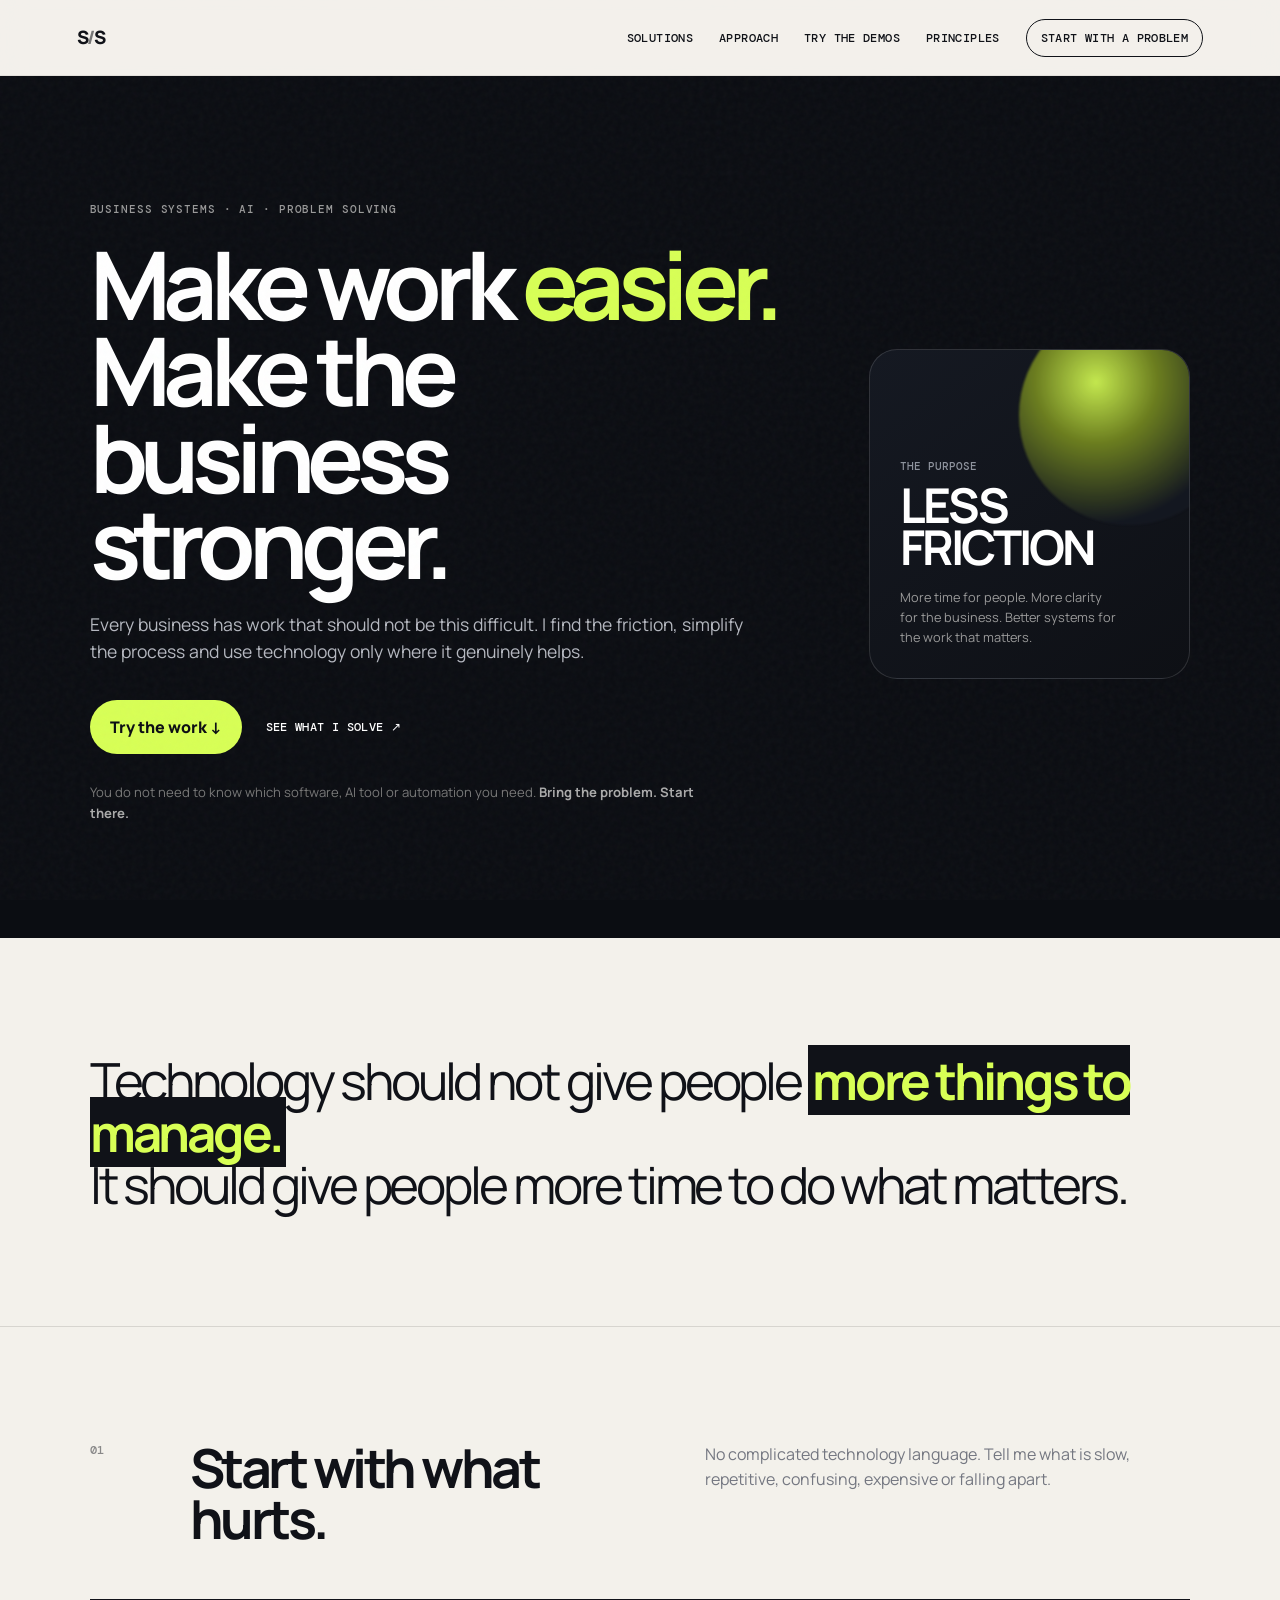
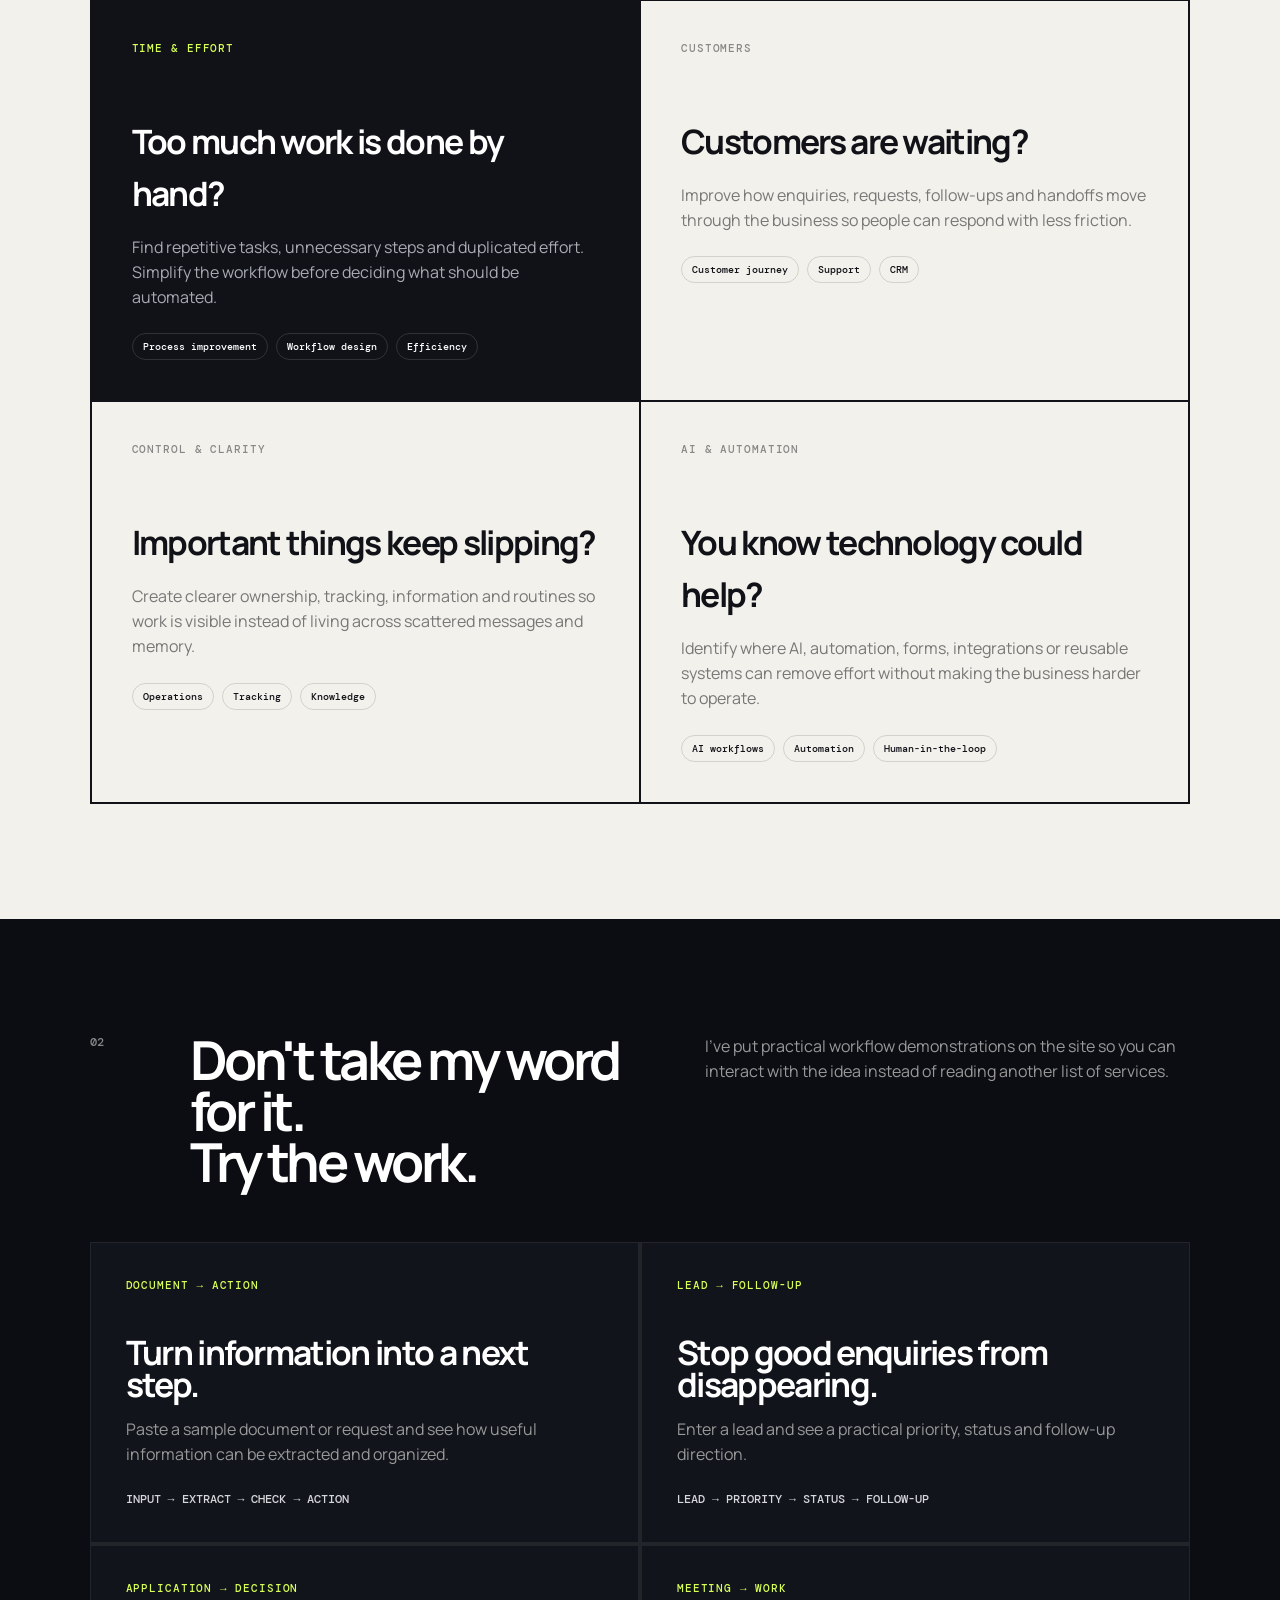
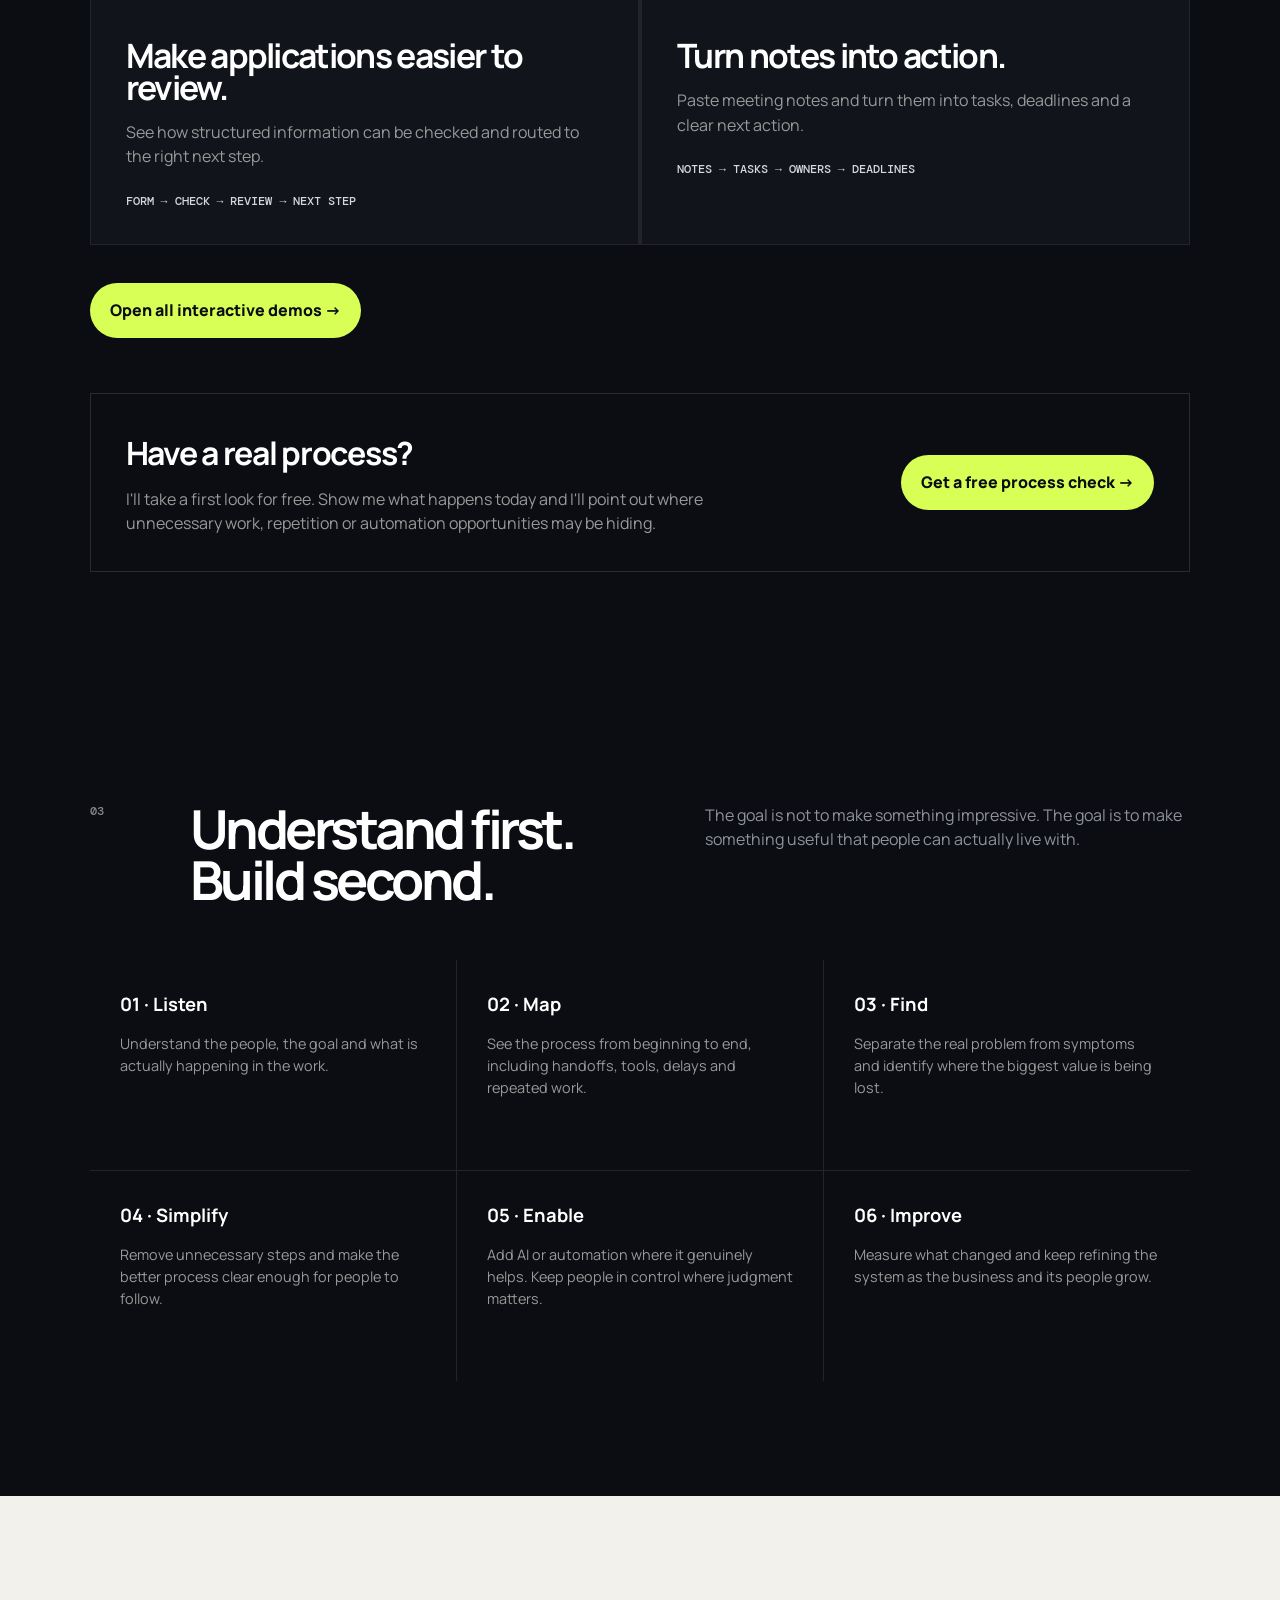
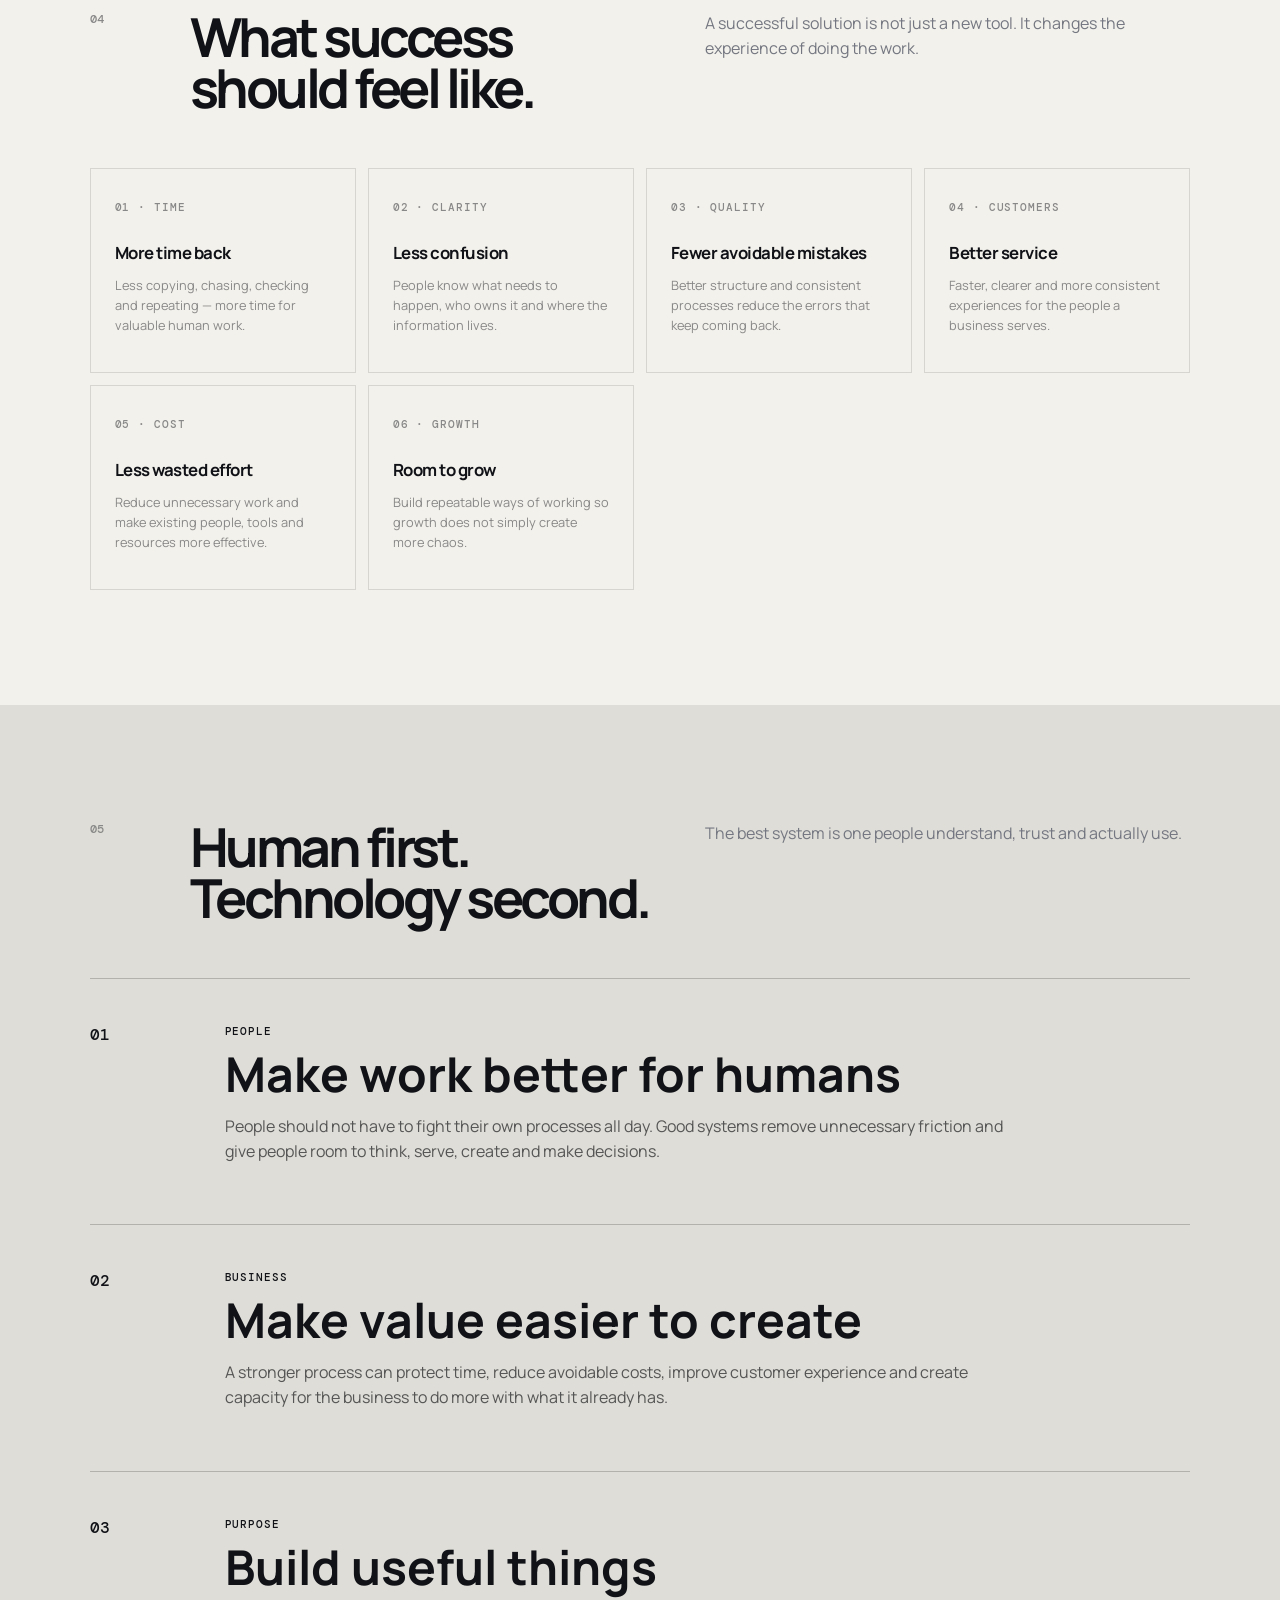
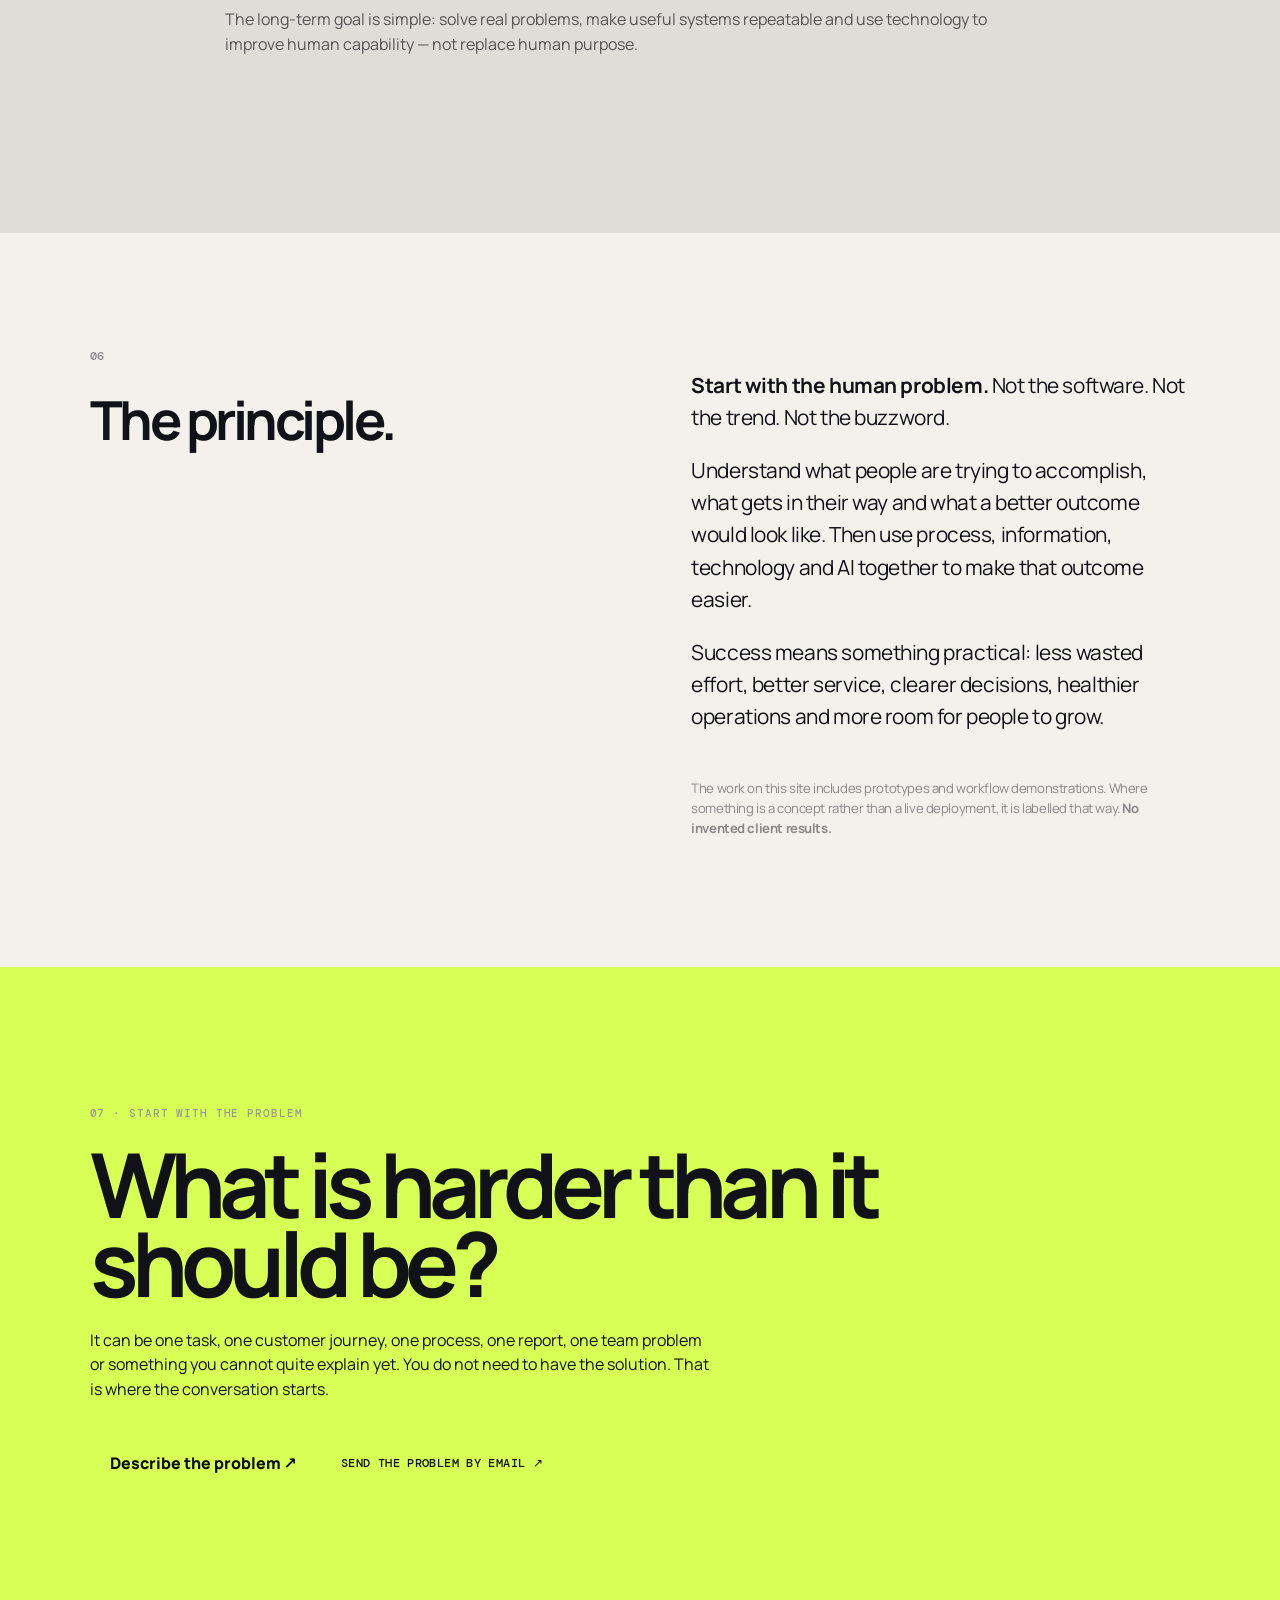
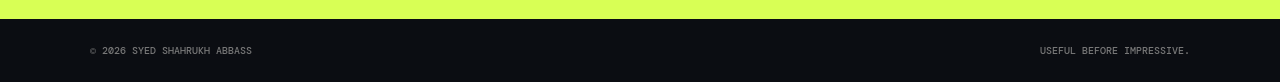
==== commit 1d7d742a: "Polish homepage around interactive demos and free process check" ====
--- a/index.html
+++ b/index.html
@@ -1 +1,31 @@
-<!doctype html><html lang="en"><head><meta charset="UTF-8"><meta name="viewport" content="width=device-width,initial-scale=1"><meta name="description" content="Practical business systems, process improvement and useful AI automation that make work easier, clearer and more sustainable."><meta name="theme-color" content="#0b0d12"><title>Make Work Easier — Business Systems, AI & Practical Automation</title><link rel="stylesheet" href="styles.css"></head><body><div class="grain"></div><header class="nav"><a class="brand" href="#top">S<span>/</span>S</a><nav><a href="solutions.html">Solutions</a><a href="#approach">Approach</a><a href="templates.html">Templates</a><a href="#about">Principles</a><a class="nav-cta" href="offer.html">Start with a problem</a></nav></header><main id="top"><section class="hero"><div class="hero-copy"><p class="eyebrow">BUSINESS SYSTEMS · AI · PROBLEM SOLVING</p><h1>Make work <em>easier.</em><br>Make the business stronger.</h1><p class="lead">Every business has work that should not be this difficult. We find the friction, simplify the process and use technology only where it genuinely helps.</p><div class="actions"><a class="button" href="solutions.html">Explore solutions ↓</a><a class="text-link" href="templates.html">See the work ↗</a></div><p style="color:#777;margin-top:28px;font-size:.82rem;max-width:620px">You do not need to know which software, AI tool or automation you need. <strong style="color:#aaa">Bring the problem. Start there.</strong></p></div><div class="hero-card"><div class="orb"></div><p>THE PURPOSE</p><strong>LESS<br>FRICTION</strong><span>More time for people. More clarity for the business. Better systems for the work that matters.</span></div></section><section class="statement"><p>Technology should not give people <strong>more things to manage.</strong><br>It should give people more time to do what matters.</p></section><section id="solutions" class="section"><div class="section-head"><span>01</span><h2>Start with what hurts.</h2><p>No complicated technology language. Tell us what is slow, repetitive, confusing, expensive or falling apart.</p></div><div class="work-grid"><article class="work-card featured"><div class="tag">TIME & EFFORT</div><h3>Too much work is done by hand?</h3><p>Find repetitive tasks, unnecessary steps and duplicated effort. Simplify the workflow before deciding what should be automated.</p><div class="chips"><span>Process improvement</span><span>Workflow design</span><span>Efficiency</span></div></article><article class="work-card"><div class="tag">CUSTOMERS</div><h3>Customers are waiting?</h3><p>Improve how enquiries, requests, follow-ups and handoffs move through the business so people can respond with less friction.</p><div class="chips"><span>Customer journey</span><span>Support</span><span>CRM</span></div></article><article class="work-card"><div class="tag">CONTROL & CLARITY</div><h3>Important things keep slipping?</h3><p>Create clearer ownership, tracking, information and routines so work is visible instead of living across scattered messages and memory.</p><div class="chips"><span>Operations</span><span>Tracking</span><span>Knowledge</span></div></article><article class="work-card"><div class="tag">AI & AUTOMATION</div><h3>You know technology could help?</h3><p>We identify where AI, automation, forms, integrations or reusable systems can remove effort without making the business harder to operate.</p><div class="chips"><span>AI workflows</span><span>Automation</span><span>Human-in-the-loop</span></div></article></div><div class="actions" style="margin-top:35px"><a class="text-link" href="solutions.html">See all solution areas ↗</a></div></section><section id="approach" class="section dark-section"><div class="section-head"><span>02</span><h2>Understand first.<br>Build second.</h2><p>The goal is not to make something impressive. The goal is to make something useful that people can actually live with.</p></div><div class="cap-grid"><div><b>01 · Listen</b><p>Understand the people, the goal and what is actually happening in the work.</p></div><div><b>02 · Map</b><p>See the process from beginning to end, including handoffs, tools, delays and repeated work.</p></div><div><b>03 · Find</b><p>Separate the real problem from symptoms and identify where the biggest value is being lost.</p></div><div><b>04 · Simplify</b><p>Remove unnecessary steps and make the better process clear enough for people to follow.</p></div><div><b>05 · Enable</b><p>Add AI or automation where it genuinely helps. Keep people in control where judgment matters.</p></div><div><b>06 · Improve</b><p>Measure what changed and keep refining the system as the business and its people grow.</p></div></div></section><section id="results" class="section"><div class="section-head"><span>03</span><h2>What success<br>should feel like.</h2><p>A successful solution is not just a new tool. It changes the experience of doing the work.</p></div><div class="cert-grid"><div class="cert"><small>01 · TIME</small><h3>More time back</h3><p>Less copying, chasing, checking and repeating — more time for valuable human work.</p></div><div class="cert"><small>02 · CLARITY</small><h3>Less confusion</h3><p>People know what needs to happen, who owns it and where the information lives.</p></div><div class="cert"><small>03 · QUALITY</small><h3>Fewer avoidable mistakes</h3><p>Better structure and consistent processes reduce the errors that keep coming back.</p></div><div class="cert"><small>04 · CUSTOMERS</small><h3>Better service</h3><p>Faster, clearer and more consistent experiences for the people a business serves.</p></div><div class="cert"><small>05 · COST</small><h3>Less wasted effort</h3><p>Reduce unnecessary work and make existing people, tools and resources more effective.</p></div><div class="cert"><small>06 · GROWTH</small><h3>Room to grow</h3><p>Build repeatable ways of working so growth does not simply create more chaos.</p></div></div></section><section class="section project-section"><div class="section-head"><span>04</span><h2>Human first.<br>Technology second.</h2><p>The best system is one people understand, trust and actually use.</p></div><div class="project"><div class="project-number">01</div><div><div class="tag">PEOPLE</div><h3>Make work better for humans</h3><p>People should not have to fight their own processes all day. Good systems remove unnecessary friction and give people room to think, serve, create and make decisions.</p></div></div><div class="project"><div class="project-number">02</div><div><div class="tag">BUSINESS</div><h3>Make value easier to create</h3><p>A stronger process can protect time, reduce avoidable costs, improve customer experience and create capacity for the business to do more with what it already has.</p></div></div><div class="project"><div class="project-number">03</div><div><div class="tag">PURPOSE</div><h3>Build useful things</h3><p>The long-term goal is simple: solve real problems, make useful systems repeatable and use technology to improve human capability — not replace human purpose.</p></div></div></section><section id="about" class="section about"><div class="section-head"><span>05</span><h2>The principle.</h2></div><div class="about-copy"><p><strong>Start with the human problem.</strong> Not the software. Not the trend. Not the buzzword.</p><p>Understand what people are trying to accomplish, what gets in their way and what a better outcome would look like. Then use process, information, technology and AI together to make that outcome easier.</p><p>Success means something practical: less wasted effort, better service, clearer decisions, healthier operations and more room for people to grow.</p><p class="small">Experience, qualifications and the person behind this work are available when useful. The first question, however, should always be: <strong>what problem are we solving?</strong></p></div></section><section id="contact" class="contact"><p class="eyebrow">06 · START WITH THE PROBLEM</p><h2>What is harder than it should be?</h2><p>It can be one task, one customer journey, one process, one report, one team problem or something you cannot quite explain yet. You do not need to have the solution. That is where the conversation starts.</p><div class="actions"><a class="button" href="offer.html">Describe the problem ↗</a><a class="text-link" href="mailto:syed.shahrukh@gmail.com?subject=I%20have%20a%20business%20problem">Send the problem by email ↗</a></div></section></main><footer><span>© 2026 Syed Shahrukh Abbass</span><span>Useful before impressive.</span></footer><script src="script.js"></script></body></html>+<!doctype html>
+<html lang="en">
+<head>
+<meta charset="utf-8">
+<meta name="viewport" content="width=device-width,initial-scale=1">
+<meta name="description" content="Practical business systems, process improvement and useful automation. Explore working workflow demonstrations and get a free first look at a process that could work better.">
+<meta name="theme-color" content="#0b0d12">
+<title>Syed Shahrukh Abbass — Business Systems & Practical Automation</title>
+<link rel="stylesheet" href="styles.css">
+<style>
+.demo-preview{background:var(--bg);color:#fff;padding:9vw 7vw}.demo-preview .section-head p{color:#999}.demo-preview-grid{display:grid;grid-template-columns:repeat(2,1fr);gap:2px;background:#ffffff18}.demo-preview-card{background:#11141b;padding:35px;min-height:280px;border:1px solid #ffffff12}.demo-preview-card .mini{font:500 .68rem 'DM Mono',monospace;color:var(--acid);letter-spacing:.08em}.demo-preview-card h3{font-size:2.1rem;line-height:.95;letter-spacing:-.05em;margin:45px 0 12px}.demo-preview-card p{color:#999;max-width:560px}.demo-flow{font:500 .72rem 'DM Mono',monospace;color:#d6d7db;margin-top:25px}.free-check{margin-top:55px;border:1px solid #ffffff20;padding:35px;display:flex;justify-content:space-between;align-items:center;gap:30px}.free-check h3{font-size:2rem;letter-spacing:-.04em;margin:0 0 8px}.free-check p{color:#999;max-width:650px;margin:0}.free-check .button{white-space:nowrap}@media(max-width:700px){.demo-preview-grid{grid-template-columns:1fr}.free-check{display:block}.free-check .button{margin-top:20px}}
+</style>
+</head>
+<body>
+<div class="grain"></div>
+<header class="nav"><a class="brand" href="#top">S<span>/</span>S</a><nav><a href="#solutions">Solutions</a><a href="#approach">Approach</a><a href="demos.html">Try the demos</a><a href="#about">Principles</a><a class="nav-cta" href="offer.html">Start with a problem</a></nav></header>
+<main id="top">
+<section class="hero"><div class="hero-copy"><p class="eyebrow">BUSINESS SYSTEMS · AI · PROBLEM SOLVING</p><h1>Make work <em>easier.</em><br>Make the business stronger.</h1><p class="lead">Every business has work that should not be this difficult. I find the friction, simplify the process and use technology only where it genuinely helps.</p><div class="actions"><a class="button" href="demos.html">Try the work ↓</a><a class="text-link" href="#solutions">See what I solve ↗</a></div><p style="color:#777;margin-top:28px;font-size:.82rem;max-width:620px">You do not need to know which software, AI tool or automation you need. <strong style="color:#aaa">Bring the problem. Start there.</strong></p></div><div class="hero-card"><div class="orb"></div><p>THE PURPOSE</p><strong>LESS<br>FRICTION</strong><span>More time for people. More clarity for the business. Better systems for the work that matters.</span></div></section>
+<section class="statement"><p>Technology should not give people <strong>more things to manage.</strong><br>It should give people more time to do what matters.</p></section>
+<section id="solutions" class="section"><div class="section-head"><span>01</span><h2>Start with what hurts.</h2><p>No complicated technology language. Tell me what is slow, repetitive, confusing, expensive or falling apart.</p></div><div class="work-grid"><article class="work-card featured"><div class="tag">TIME & EFFORT</div><h3>Too much work is done by hand?</h3><p>Find repetitive tasks, unnecessary steps and duplicated effort. Simplify the workflow before deciding what should be automated.</p><div class="chips"><span>Process improvement</span><span>Workflow design</span><span>Efficiency</span></div></article><article class="work-card"><div class="tag">CUSTOMERS</div><h3>Customers are waiting?</h3><p>Improve how enquiries, requests, follow-ups and handoffs move through the business so people can respond with less friction.</p><div class="chips"><span>Customer journey</span><span>Support</span><span>CRM</span></div></article><article class="work-card"><div class="tag">CONTROL & CLARITY</div><h3>Important things keep slipping?</h3><p>Create clearer ownership, tracking, information and routines so work is visible instead of living across scattered messages and memory.</p><div class="chips"><span>Operations</span><span>Tracking</span><span>Knowledge</span></div></article><article class="work-card"><div class="tag">AI & AUTOMATION</div><h3>You know technology could help?</h3><p>Identify where AI, automation, forms, integrations or reusable systems can remove effort without making the business harder to operate.</p><div class="chips"><span>AI workflows</span><span>Automation</span><span>Human-in-the-loop</span></div></article></div></section>
+<section class="demo-preview"><div class="section-head"><span>02</span><h2>Don't take my word for it.<br>Try the work.</h2><p>I've put practical workflow demonstrations on the site so you can interact with the idea instead of reading another list of services.</p></div><div class="demo-preview-grid"><article class="demo-preview-card"><div class="mini">DOCUMENT → ACTION</div><h3>Turn information into a next step.</h3><p>Paste a sample document or request and see how useful information can be extracted and organized.</p><div class="demo-flow">INPUT → EXTRACT → CHECK → ACTION</div></article><article class="demo-preview-card"><div class="mini">LEAD → FOLLOW-UP</div><h3>Stop good enquiries from disappearing.</h3><p>Enter a lead and see a practical priority, status and follow-up direction.</p><div class="demo-flow">LEAD → PRIORITY → STATUS → FOLLOW-UP</div></article><article class="demo-preview-card"><div class="mini">APPLICATION → DECISION</div><h3>Make applications easier to review.</h3><p>See how structured information can be checked and routed to the right next step.</p><div class="demo-flow">FORM → CHECK → REVIEW → NEXT STEP</div></article><article class="demo-preview-card"><div class="mini">MEETING → WORK</div><h3>Turn notes into action.</h3><p>Paste meeting notes and turn them into tasks, deadlines and a clear next action.</p><div class="demo-flow">NOTES → TASKS → OWNERS → DEADLINES</div></article></div><div class="actions" style="margin-top:38px"><a class="button" href="demos.html">Open all interactive demos →</a></div><div class="free-check"><div><h3>Have a real process?</h3><p>I'll take a first look for free. Show me what happens today and I'll point out where unnecessary work, repetition or automation opportunities may be hiding.</p></div><a class="button" href="offer.html">Get a free process check →</a></div></section>
+<section id="approach" class="section dark-section"><div class="section-head"><span>03</span><h2>Understand first.<br>Build second.</h2><p>The goal is not to make something impressive. The goal is to make something useful that people can actually live with.</p></div><div class="cap-grid"><div><b>01 · Listen</b><p>Understand the people, the goal and what is actually happening in the work.</p></div><div><b>02 · Map</b><p>See the process from beginning to end, including handoffs, tools, delays and repeated work.</p></div><div><b>03 · Find</b><p>Separate the real problem from symptoms and identify where the biggest value is being lost.</p></div><div><b>04 · Simplify</b><p>Remove unnecessary steps and make the better process clear enough for people to follow.</p></div><div><b>05 · Enable</b><p>Add AI or automation where it genuinely helps. Keep people in control where judgment matters.</p></div><div><b>06 · Improve</b><p>Measure what changed and keep refining the system as the business and its people grow.</p></div></div></section>
+<section id="results" class="section"><div class="section-head"><span>04</span><h2>What success<br>should feel like.</h2><p>A successful solution is not just a new tool. It changes the experience of doing the work.</p></div><div class="cert-grid"><div class="cert"><small>01 · TIME</small><h3>More time back</h3><p>Less copying, chasing, checking and repeating — more time for valuable human work.</p></div><div class="cert"><small>02 · CLARITY</small><h3>Less confusion</h3><p>People know what needs to happen, who owns it and where the information lives.</p></div><div class="cert"><small>03 · QUALITY</small><h3>Fewer avoidable mistakes</h3><p>Better structure and consistent processes reduce the errors that keep coming back.</p></div><div class="cert"><small>04 · CUSTOMERS</small><h3>Better service</h3><p>Faster, clearer and more consistent experiences for the people a business serves.</p></div><div class="cert"><small>05 · COST</small><h3>Less wasted effort</h3><p>Reduce unnecessary work and make existing people, tools and resources more effective.</p></div><div class="cert"><small>06 · GROWTH</small><h3>Room to grow</h3><p>Build repeatable ways of working so growth does not simply create more chaos.</p></div></div></section>
+<section class="section project-section"><div class="section-head"><span>05</span><h2>Human first.<br>Technology second.</h2><p>The best system is one people understand, trust and actually use.</p></div><div class="project"><div class="project-number">01</div><div><div class="tag">PEOPLE</div><h3>Make work better for humans</h3><p>People should not have to fight their own processes all day. Good systems remove unnecessary friction and give people room to think, serve, create and make decisions.</p></div></div><div class="project"><div class="project-number">02</div><div><div class="tag">BUSINESS</div><h3>Make value easier to create</h3><p>A stronger process can protect time, reduce avoidable costs, improve customer experience and create capacity for the business to do more with what it already has.</p></div></div><div class="project"><div class="project-number">03</div><div><div class="tag">PURPOSE</div><h3>Build useful things</h3><p>The long-term goal is simple: solve real problems, make useful systems repeatable and use technology to improve human capability — not replace human purpose.</p></div></div></section>
+<section id="about" class="section about"><div class="section-head"><span>06</span><h2>The principle.</h2></div><div class="about-copy"><p><strong>Start with the human problem.</strong> Not the software. Not the trend. Not the buzzword.</p><p>Understand what people are trying to accomplish, what gets in their way and what a better outcome would look like. Then use process, information, technology and AI together to make that outcome easier.</p><p>Success means something practical: less wasted effort, better service, clearer decisions, healthier operations and more room for people to grow.</p><p class="small">The work on this site includes prototypes and workflow demonstrations. Where something is a concept rather than a live deployment, it is labelled that way. <strong>No invented client results.</strong></p></div></section>
+<section id="contact" class="contact"><p class="eyebrow">07 · START WITH THE PROBLEM</p><h2>What is harder than it should be?</h2><p>It can be one task, one customer journey, one process, one report, one team problem or something you cannot quite explain yet. You do not need to have the solution. That is where the conversation starts.</p><div class="actions"><a class="button" href="offer.html">Describe the problem ↗</a><a class="text-link" href="mailto:syed.shahrukh@gmail.com?subject=I%20have%20a%20business%20problem">Send the problem by email ↗</a></div></section>
+</main>
+<footer><span>© 2026 Syed Shahrukh Abbass</span><span>Useful before impressive.</span></footer>
+<script src="script.js"></script>
+</body>
+</html>
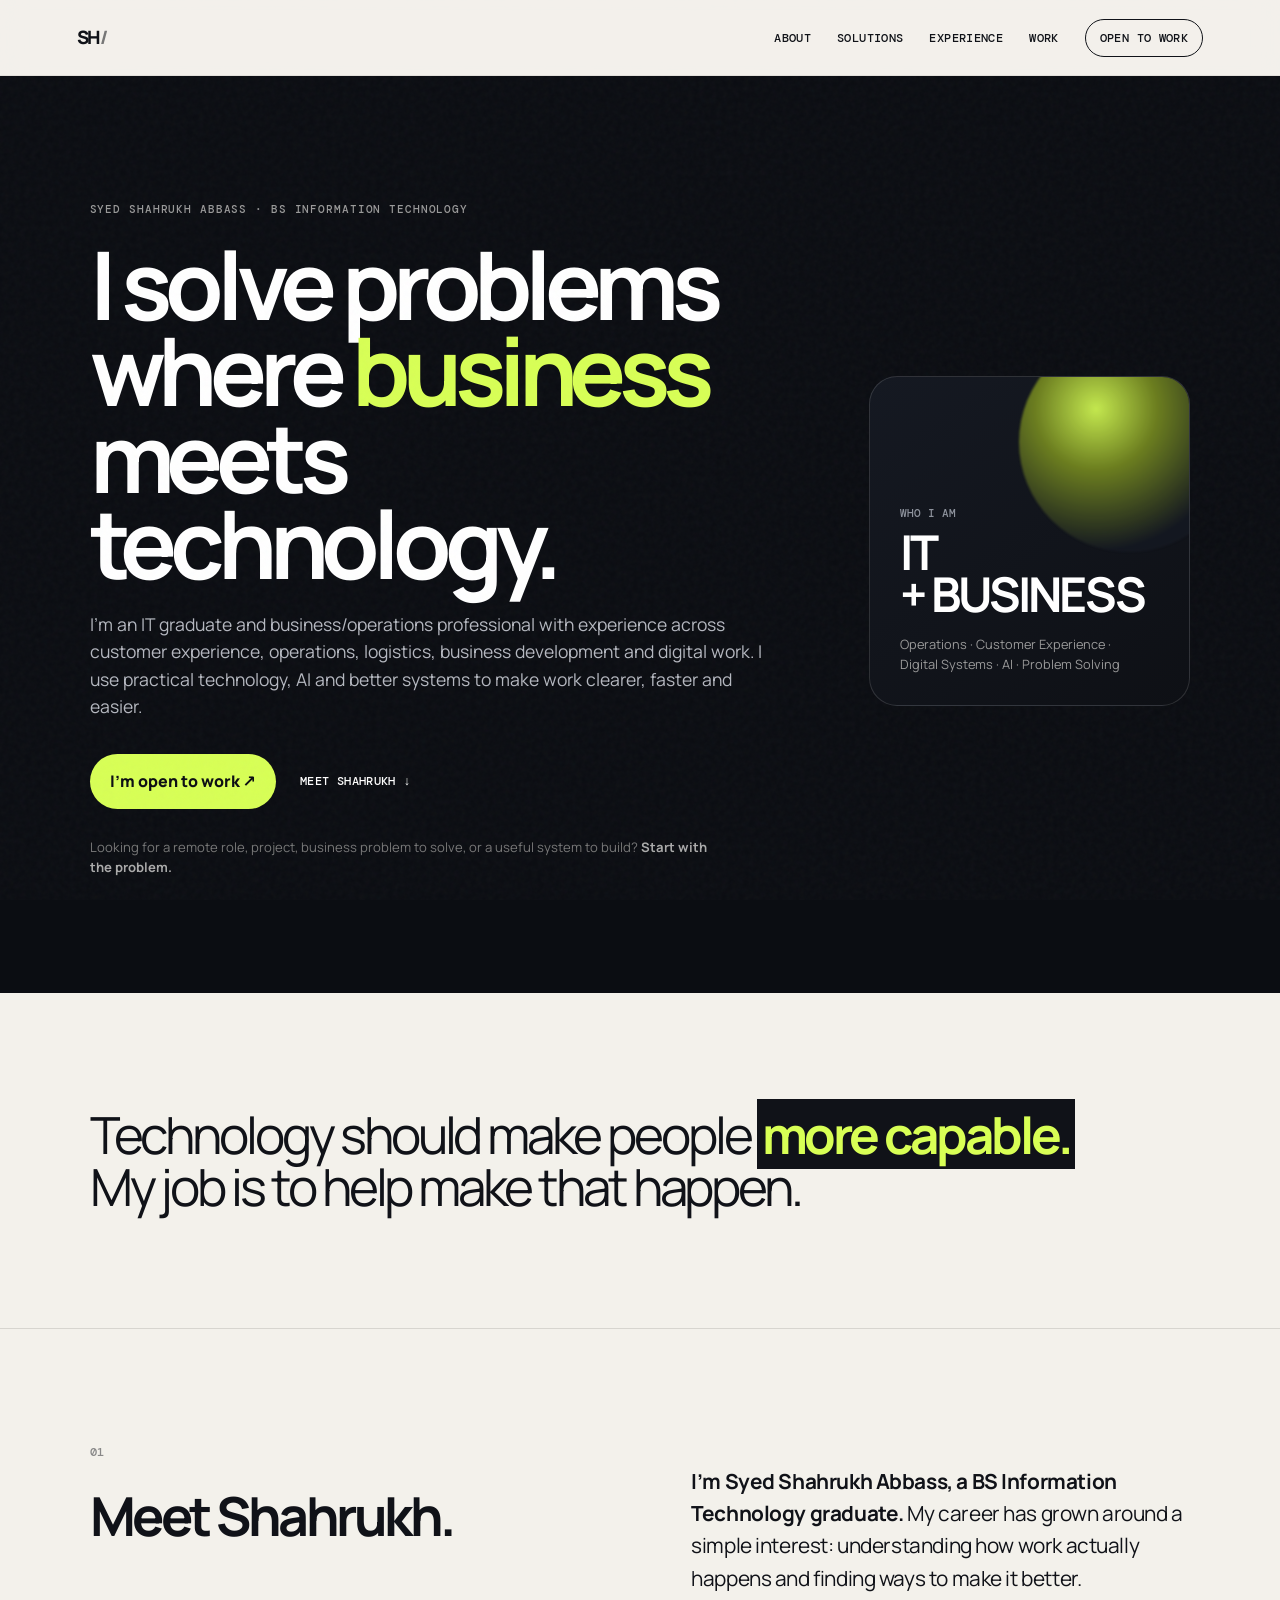
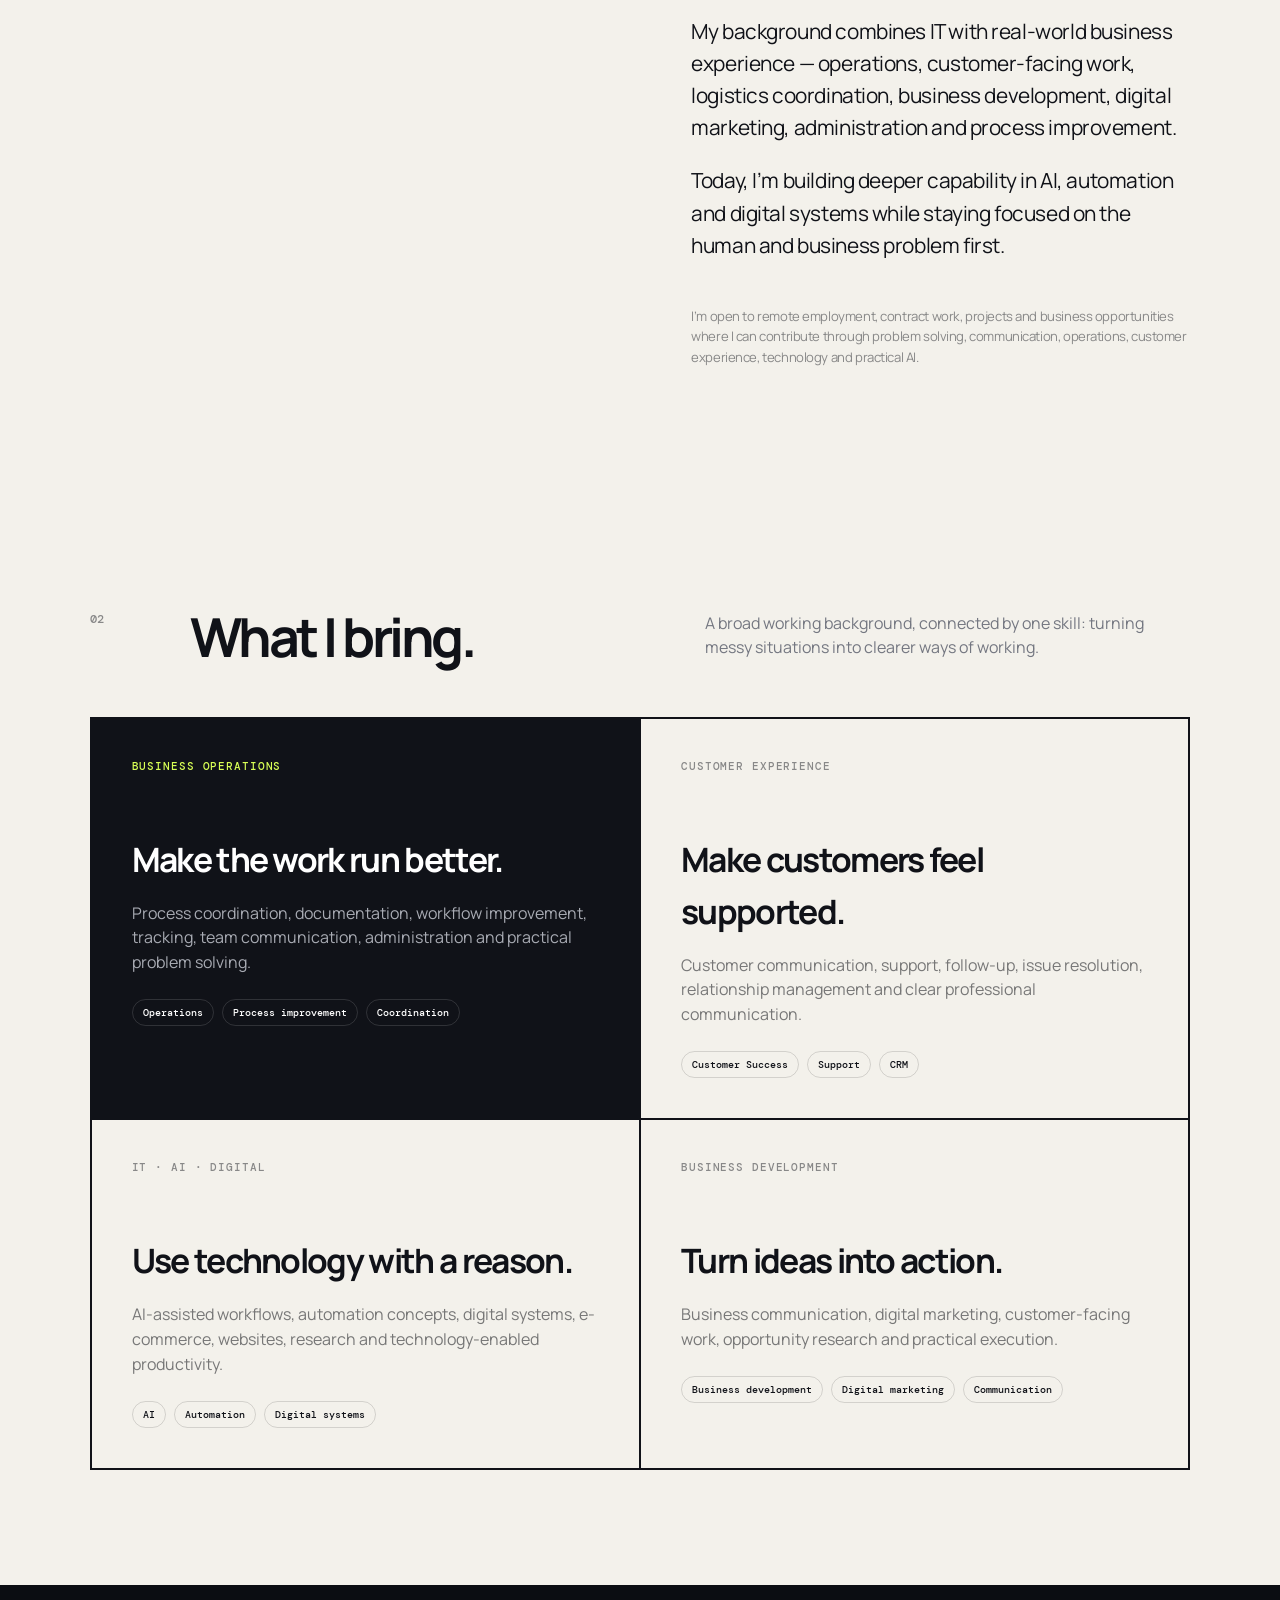
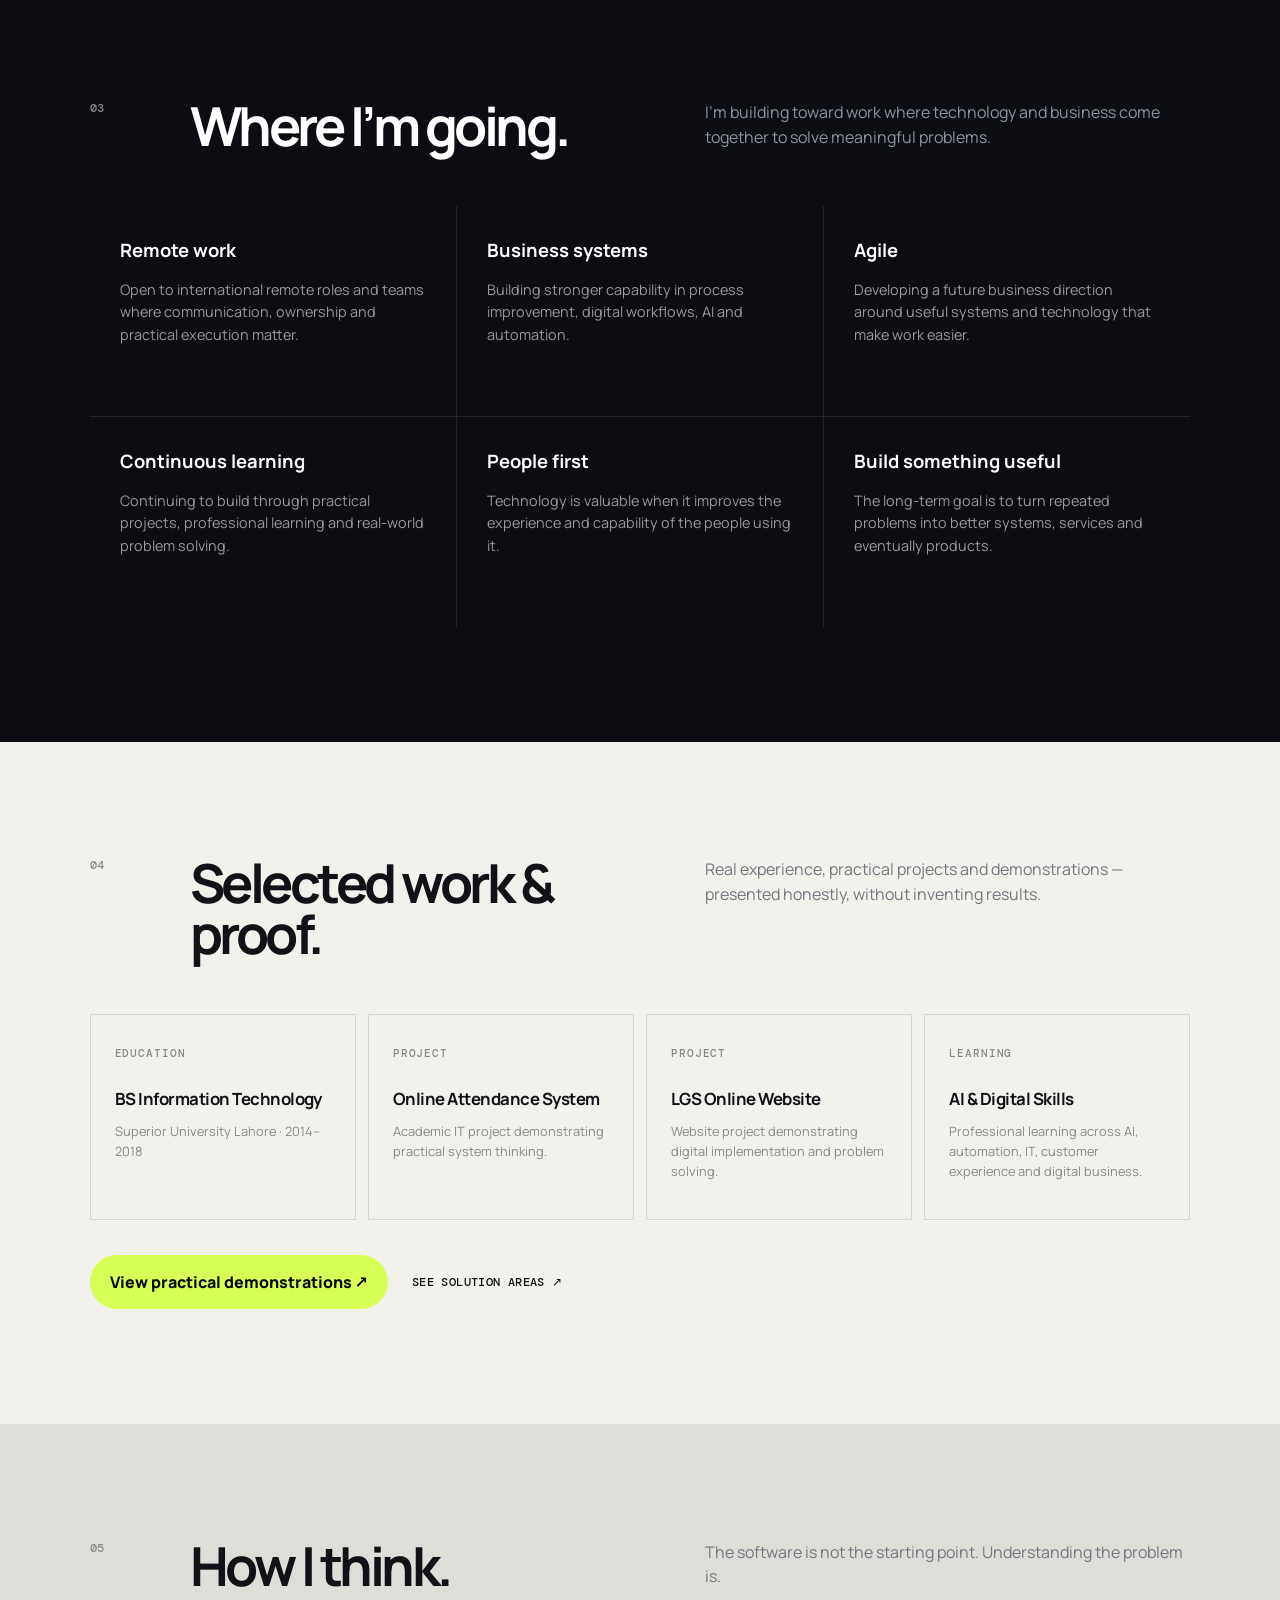
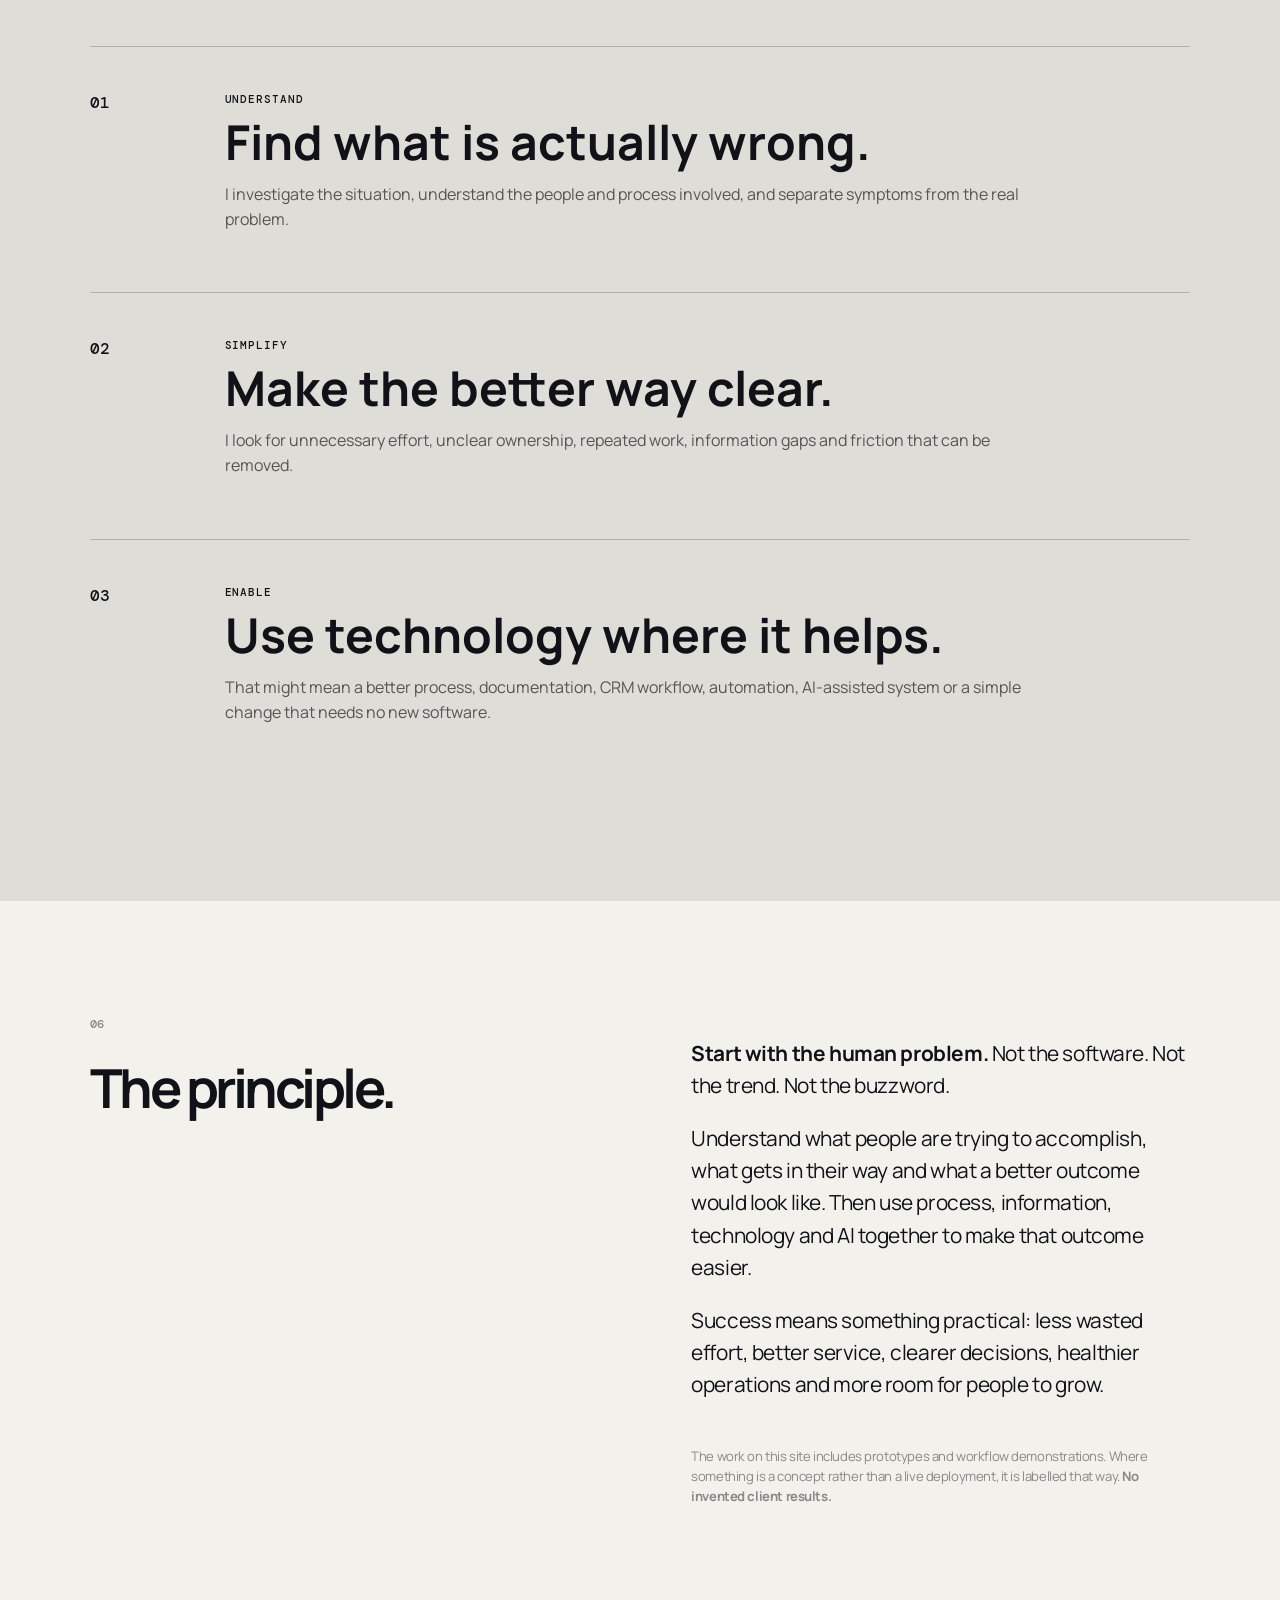
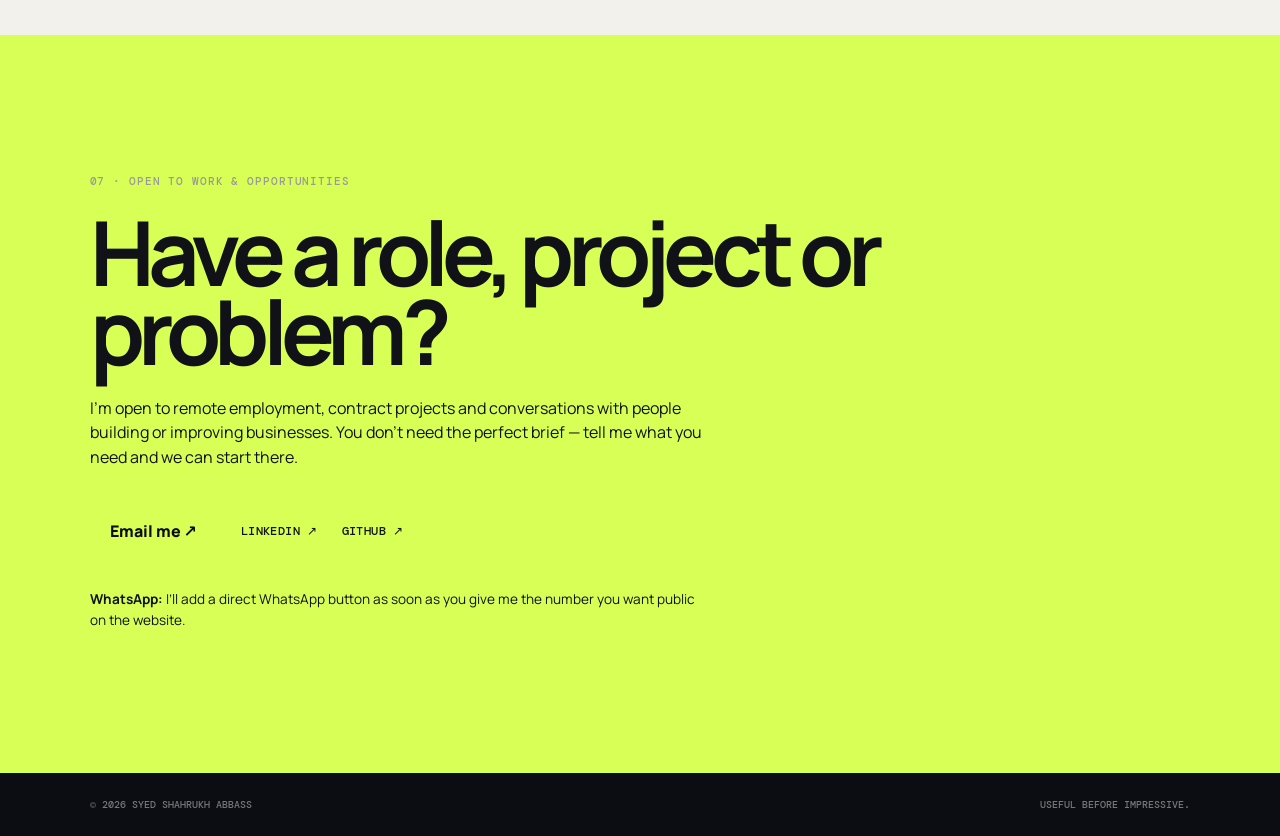
==== commit 37bd0b7b: "Polish homepage around personal identity, qualification, experience and open-to-work status" ====
--- a/index.html
+++ b/index.html
@@ -1,31 +1 @@
-<!doctype html>
-<html lang="en">
-<head>
-<meta charset="utf-8">
-<meta name="viewport" content="width=device-width,initial-scale=1">
-<meta name="description" content="Practical business systems, process improvement and useful automation. Explore working workflow demonstrations and get a free first look at a process that could work better.">
-<meta name="theme-color" content="#0b0d12">
-<title>Syed Shahrukh Abbass — Business Systems & Practical Automation</title>
-<link rel="stylesheet" href="styles.css">
-<style>
-.demo-preview{background:var(--bg);color:#fff;padding:9vw 7vw}.demo-preview .section-head p{color:#999}.demo-preview-grid{display:grid;grid-template-columns:repeat(2,1fr);gap:2px;background:#ffffff18}.demo-preview-card{background:#11141b;padding:35px;min-height:280px;border:1px solid #ffffff12}.demo-preview-card .mini{font:500 .68rem 'DM Mono',monospace;color:var(--acid);letter-spacing:.08em}.demo-preview-card h3{font-size:2.1rem;line-height:.95;letter-spacing:-.05em;margin:45px 0 12px}.demo-preview-card p{color:#999;max-width:560px}.demo-flow{font:500 .72rem 'DM Mono',monospace;color:#d6d7db;margin-top:25px}.free-check{margin-top:55px;border:1px solid #ffffff20;padding:35px;display:flex;justify-content:space-between;align-items:center;gap:30px}.free-check h3{font-size:2rem;letter-spacing:-.04em;margin:0 0 8px}.free-check p{color:#999;max-width:650px;margin:0}.free-check .button{white-space:nowrap}@media(max-width:700px){.demo-preview-grid{grid-template-columns:1fr}.free-check{display:block}.free-check .button{margin-top:20px}}
-</style>
-</head>
-<body>
-<div class="grain"></div>
-<header class="nav"><a class="brand" href="#top">S<span>/</span>S</a><nav><a href="#solutions">Solutions</a><a href="#approach">Approach</a><a href="demos.html">Try the demos</a><a href="#about">Principles</a><a class="nav-cta" href="offer.html">Start with a problem</a></nav></header>
-<main id="top">
-<section class="hero"><div class="hero-copy"><p class="eyebrow">BUSINESS SYSTEMS · AI · PROBLEM SOLVING</p><h1>Make work <em>easier.</em><br>Make the business stronger.</h1><p class="lead">Every business has work that should not be this difficult. I find the friction, simplify the process and use technology only where it genuinely helps.</p><div class="actions"><a class="button" href="demos.html">Try the work ↓</a><a class="text-link" href="#solutions">See what I solve ↗</a></div><p style="color:#777;margin-top:28px;font-size:.82rem;max-width:620px">You do not need to know which software, AI tool or automation you need. <strong style="color:#aaa">Bring the problem. Start there.</strong></p></div><div class="hero-card"><div class="orb"></div><p>THE PURPOSE</p><strong>LESS<br>FRICTION</strong><span>More time for people. More clarity for the business. Better systems for the work that matters.</span></div></section>
-<section class="statement"><p>Technology should not give people <strong>more things to manage.</strong><br>It should give people more time to do what matters.</p></section>
-<section id="solutions" class="section"><div class="section-head"><span>01</span><h2>Start with what hurts.</h2><p>No complicated technology language. Tell me what is slow, repetitive, confusing, expensive or falling apart.</p></div><div class="work-grid"><article class="work-card featured"><div class="tag">TIME & EFFORT</div><h3>Too much work is done by hand?</h3><p>Find repetitive tasks, unnecessary steps and duplicated effort. Simplify the workflow before deciding what should be automated.</p><div class="chips"><span>Process improvement</span><span>Workflow design</span><span>Efficiency</span></div></article><article class="work-card"><div class="tag">CUSTOMERS</div><h3>Customers are waiting?</h3><p>Improve how enquiries, requests, follow-ups and handoffs move through the business so people can respond with less friction.</p><div class="chips"><span>Customer journey</span><span>Support</span><span>CRM</span></div></article><article class="work-card"><div class="tag">CONTROL & CLARITY</div><h3>Important things keep slipping?</h3><p>Create clearer ownership, tracking, information and routines so work is visible instead of living across scattered messages and memory.</p><div class="chips"><span>Operations</span><span>Tracking</span><span>Knowledge</span></div></article><article class="work-card"><div class="tag">AI & AUTOMATION</div><h3>You know technology could help?</h3><p>Identify where AI, automation, forms, integrations or reusable systems can remove effort without making the business harder to operate.</p><div class="chips"><span>AI workflows</span><span>Automation</span><span>Human-in-the-loop</span></div></article></div></section>
-<section class="demo-preview"><div class="section-head"><span>02</span><h2>Don't take my word for it.<br>Try the work.</h2><p>I've put practical workflow demonstrations on the site so you can interact with the idea instead of reading another list of services.</p></div><div class="demo-preview-grid"><article class="demo-preview-card"><div class="mini">DOCUMENT → ACTION</div><h3>Turn information into a next step.</h3><p>Paste a sample document or request and see how useful information can be extracted and organized.</p><div class="demo-flow">INPUT → EXTRACT → CHECK → ACTION</div></article><article class="demo-preview-card"><div class="mini">LEAD → FOLLOW-UP</div><h3>Stop good enquiries from disappearing.</h3><p>Enter a lead and see a practical priority, status and follow-up direction.</p><div class="demo-flow">LEAD → PRIORITY → STATUS → FOLLOW-UP</div></article><article class="demo-preview-card"><div class="mini">APPLICATION → DECISION</div><h3>Make applications easier to review.</h3><p>See how structured information can be checked and routed to the right next step.</p><div class="demo-flow">FORM → CHECK → REVIEW → NEXT STEP</div></article><article class="demo-preview-card"><div class="mini">MEETING → WORK</div><h3>Turn notes into action.</h3><p>Paste meeting notes and turn them into tasks, deadlines and a clear next action.</p><div class="demo-flow">NOTES → TASKS → OWNERS → DEADLINES</div></article></div><div class="actions" style="margin-top:38px"><a class="button" href="demos.html">Open all interactive demos →</a></div><div class="free-check"><div><h3>Have a real process?</h3><p>I'll take a first look for free. Show me what happens today and I'll point out where unnecessary work, repetition or automation opportunities may be hiding.</p></div><a class="button" href="offer.html">Get a free process check →</a></div></section>
-<section id="approach" class="section dark-section"><div class="section-head"><span>03</span><h2>Understand first.<br>Build second.</h2><p>The goal is not to make something impressive. The goal is to make something useful that people can actually live with.</p></div><div class="cap-grid"><div><b>01 · Listen</b><p>Understand the people, the goal and what is actually happening in the work.</p></div><div><b>02 · Map</b><p>See the process from beginning to end, including handoffs, tools, delays and repeated work.</p></div><div><b>03 · Find</b><p>Separate the real problem from symptoms and identify where the biggest value is being lost.</p></div><div><b>04 · Simplify</b><p>Remove unnecessary steps and make the better process clear enough for people to follow.</p></div><div><b>05 · Enable</b><p>Add AI or automation where it genuinely helps. Keep people in control where judgment matters.</p></div><div><b>06 · Improve</b><p>Measure what changed and keep refining the system as the business and its people grow.</p></div></div></section>
-<section id="results" class="section"><div class="section-head"><span>04</span><h2>What success<br>should feel like.</h2><p>A successful solution is not just a new tool. It changes the experience of doing the work.</p></div><div class="cert-grid"><div class="cert"><small>01 · TIME</small><h3>More time back</h3><p>Less copying, chasing, checking and repeating — more time for valuable human work.</p></div><div class="cert"><small>02 · CLARITY</small><h3>Less confusion</h3><p>People know what needs to happen, who owns it and where the information lives.</p></div><div class="cert"><small>03 · QUALITY</small><h3>Fewer avoidable mistakes</h3><p>Better structure and consistent processes reduce the errors that keep coming back.</p></div><div class="cert"><small>04 · CUSTOMERS</small><h3>Better service</h3><p>Faster, clearer and more consistent experiences for the people a business serves.</p></div><div class="cert"><small>05 · COST</small><h3>Less wasted effort</h3><p>Reduce unnecessary work and make existing people, tools and resources more effective.</p></div><div class="cert"><small>06 · GROWTH</small><h3>Room to grow</h3><p>Build repeatable ways of working so growth does not simply create more chaos.</p></div></div></section>
-<section class="section project-section"><div class="section-head"><span>05</span><h2>Human first.<br>Technology second.</h2><p>The best system is one people understand, trust and actually use.</p></div><div class="project"><div class="project-number">01</div><div><div class="tag">PEOPLE</div><h3>Make work better for humans</h3><p>People should not have to fight their own processes all day. Good systems remove unnecessary friction and give people room to think, serve, create and make decisions.</p></div></div><div class="project"><div class="project-number">02</div><div><div class="tag">BUSINESS</div><h3>Make value easier to create</h3><p>A stronger process can protect time, reduce avoidable costs, improve customer experience and create capacity for the business to do more with what it already has.</p></div></div><div class="project"><div class="project-number">03</div><div><div class="tag">PURPOSE</div><h3>Build useful things</h3><p>The long-term goal is simple: solve real problems, make useful systems repeatable and use technology to improve human capability — not replace human purpose.</p></div></div></section>
-<section id="about" class="section about"><div class="section-head"><span>06</span><h2>The principle.</h2></div><div class="about-copy"><p><strong>Start with the human problem.</strong> Not the software. Not the trend. Not the buzzword.</p><p>Understand what people are trying to accomplish, what gets in their way and what a better outcome would look like. Then use process, information, technology and AI together to make that outcome easier.</p><p>Success means something practical: less wasted effort, better service, clearer decisions, healthier operations and more room for people to grow.</p><p class="small">The work on this site includes prototypes and workflow demonstrations. Where something is a concept rather than a live deployment, it is labelled that way. <strong>No invented client results.</strong></p></div></section>
-<section id="contact" class="contact"><p class="eyebrow">07 · START WITH THE PROBLEM</p><h2>What is harder than it should be?</h2><p>It can be one task, one customer journey, one process, one report, one team problem or something you cannot quite explain yet. You do not need to have the solution. That is where the conversation starts.</p><div class="actions"><a class="button" href="offer.html">Describe the problem ↗</a><a class="text-link" href="mailto:syed.shahrukh@gmail.com?subject=I%20have%20a%20business%20problem">Send the problem by email ↗</a></div></section>
-</main>
-<footer><span>© 2026 Syed Shahrukh Abbass</span><span>Useful before impressive.</span></footer>
-<script src="script.js"></script>
-</body>
-</html>
+<!doctype html><html lang="en"><head><meta charset="UTF-8"><meta name="viewport" content="width=device-width,initial-scale=1"><meta name="description" content="Syed Shahrukh Abbass — BS Information Technology professional working across business operations, customer experience, digital systems, AI and practical automation. Open to remote work and business opportunities."><meta name="theme-color" content="#0b0d12"><title>Syed Shahrukh Abbass — Business Operations, IT & AI</title><link rel="stylesheet" href="styles.css"></head><body><div class="grain"></div><header class="nav"><a class="brand" href="#top">SH<span>/</span></a><nav><a href="#about">About</a><a href="solutions.html">Solutions</a><a href="#experience">Experience</a><a href="demos.html">Work</a><a class="nav-cta" href="#contact">Open to work</a></nav></header><main id="top"><section class="hero"><div class="hero-copy"><p class="eyebrow">SYED SHAHRUKH ABBASS · BS INFORMATION TECHNOLOGY</p><h1>I solve problems where <em>business</em> meets technology.</h1><p class="lead">I’m an IT graduate and business/operations professional with experience across customer experience, operations, logistics, business development and digital work. I use practical technology, AI and better systems to make work clearer, faster and easier.</p><div class="actions"><a class="button" href="#contact">I’m open to work ↗</a><a class="text-link" href="#about">Meet Shahrukh ↓</a></div><p style="color:#777;margin-top:28px;font-size:.82rem;max-width:620px">Looking for a remote role, project, business problem to solve, or a useful system to build? <strong style="color:#aaa">Start with the problem.</strong></p></div><div class="hero-card"><div class="orb"></div><p>WHO I AM</p><strong>IT<br>+ BUSINESS</strong><span>Operations · Customer Experience · Digital Systems · AI · Problem Solving</span></div></section><section class="statement"><p>Technology should make people <strong>more capable.</strong><br>My job is to help make that happen.</p></section><section id="about" class="section about"><div class="section-head"><span>01</span><h2>Meet Shahrukh.</h2></div><div class="about-copy"><p><strong>I’m Syed Shahrukh Abbass, a BS Information Technology graduate.</strong> My career has grown around a simple interest: understanding how work actually happens and finding ways to make it better.</p><p>My background combines IT with real-world business experience — operations, customer-facing work, logistics coordination, business development, digital marketing, administration and process improvement.</p><p>Today, I’m building deeper capability in AI, automation and digital systems while staying focused on the human and business problem first.</p><p class="small">I’m open to remote employment, contract work, projects and business opportunities where I can contribute through problem solving, communication, operations, customer experience, technology and practical AI.</p></div></section><section id="experience" class="section"><div class="section-head"><span>02</span><h2>What I bring.</h2><p>A broad working background, connected by one skill: turning messy situations into clearer ways of working.</p></div><div class="work-grid"><article class="work-card featured"><div class="tag">BUSINESS OPERATIONS</div><h3>Make the work run better.</h3><p>Process coordination, documentation, workflow improvement, tracking, team communication, administration and practical problem solving.</p><div class="chips"><span>Operations</span><span>Process improvement</span><span>Coordination</span></div></article><article class="work-card"><div class="tag">CUSTOMER EXPERIENCE</div><h3>Make customers feel supported.</h3><p>Customer communication, support, follow-up, issue resolution, relationship management and clear professional communication.</p><div class="chips"><span>Customer Success</span><span>Support</span><span>CRM</span></div></article><article class="work-card"><div class="tag">IT · AI · DIGITAL</div><h3>Use technology with a reason.</h3><p>AI-assisted workflows, automation concepts, digital systems, e-commerce, websites, research and technology-enabled productivity.</p><div class="chips"><span>AI</span><span>Automation</span><span>Digital systems</span></div></article><article class="work-card"><div class="tag">BUSINESS DEVELOPMENT</div><h3>Turn ideas into action.</h3><p>Business communication, digital marketing, customer-facing work, opportunity research and practical execution.</p><div class="chips"><span>Business development</span><span>Digital marketing</span><span>Communication</span></div></article></div></section><section class="section dark-section"><div class="section-head"><span>03</span><h2>Where I’m going.</h2><p>I’m building toward work where technology and business come together to solve meaningful problems.</p></div><div class="cap-grid"><div><b>Remote work</b><p>Open to international remote roles and teams where communication, ownership and practical execution matter.</p></div><div><b>Business systems</b><p>Building stronger capability in process improvement, digital workflows, AI and automation.</p></div><div><b>Agile</b><p>Developing a future business direction around useful systems and technology that make work easier.</p></div><div><b>Continuous learning</b><p>Continuing to build through practical projects, professional learning and real-world problem solving.</p></div><div><b>People first</b><p>Technology is valuable when it improves the experience and capability of the people using it.</p></div><div><b>Build something useful</b><p>The long-term goal is to turn repeated problems into better systems, services and eventually products.</p></div></div></section><section class="section"><div class="section-head"><span>04</span><h2>Selected work & proof.</h2><p>Real experience, practical projects and demonstrations — presented honestly, without inventing results.</p></div><div class="cert-grid"><div class="cert"><small>EDUCATION</small><h3>BS Information Technology</h3><p>Superior University Lahore · 2014–2018</p></div><div class="cert"><small>PROJECT</small><h3>Online Attendance System</h3><p>Academic IT project demonstrating practical system thinking.</p></div><div class="cert"><small>PROJECT</small><h3>LGS Online Website</h3><p>Website project demonstrating digital implementation and problem solving.</p></div><div class="cert"><small>LEARNING</small><h3>AI & Digital Skills</h3><p>Professional learning across AI, automation, IT, customer experience and digital business.</p></div></div><div class="actions" style="margin-top:35px"><a class="button" href="demos.html">View practical demonstrations ↗</a><a class="text-link" href="solutions.html">See solution areas ↗</a></div></section><section class="section project-section"><div class="section-head"><span>05</span><h2>How I think.</h2><p>The software is not the starting point. Understanding the problem is.</p></div><div class="project"><div class="project-number">01</div><div><div class="tag">UNDERSTAND</div><h3>Find what is actually wrong.</h3><p>I investigate the situation, understand the people and process involved, and separate symptoms from the real problem.</p></div></div><div class="project"><div class="project-number">02</div><div><div class="tag">SIMPLIFY</div><h3>Make the better way clear.</h3><p>I look for unnecessary effort, unclear ownership, repeated work, information gaps and friction that can be removed.</p></div></div><div class="project"><div class="project-number">03</div><div><div class="tag">ENABLE</div><h3>Use technology where it helps.</h3><p>That might mean a better process, documentation, CRM workflow, automation, AI-assisted system or a simple change that needs no new software.</p></div></div></section><section id="about-principle" class="section about"><div class="section-head"><span>06</span><h2>The principle.</h2></div><div class="about-copy"><p><strong>Start with the human problem.</strong> Not the software. Not the trend. Not the buzzword.</p><p>Understand what people are trying to accomplish, what gets in their way and what a better outcome would look like. Then use process, information, technology and AI together to make that outcome easier.</p><p>Success means something practical: less wasted effort, better service, clearer decisions, healthier operations and more room for people to grow.</p><p class="small">The work on this site includes prototypes and workflow demonstrations. Where something is a concept rather than a live deployment, it is labelled that way. <strong>No invented client results.</strong></p></div></section><section id="contact" class="contact"><p class="eyebrow">07 · OPEN TO WORK & OPPORTUNITIES</p><h2>Have a role, project or problem?</h2><p>I’m open to remote employment, contract projects and conversations with people building or improving businesses. You don't need the perfect brief — tell me what you need and we can start there.</p><div class="actions"><a class="button" href="mailto:syed.shahrukh@gmail.com?subject=Work%20Opportunity%20for%20Shahrukh">Email me ↗</a><a class="text-link" href="https://www.linkedin.com/in/syed-shahrukh-abbass-2b3361137/">LinkedIn ↗</a><a class="text-link" href="https://github.com/abbassshahrukh-cmd">GitHub ↗</a></div><p style="margin-top:30px;font-size:.85rem"><strong>WhatsApp:</strong> I’ll add a direct WhatsApp button as soon as you give me the number you want public on the website.</p></section></main><footer><span>© 2026 Syed Shahrukh Abbass</span><span>Useful before impressive.</span></footer><script src="script.js"></script></body></html>
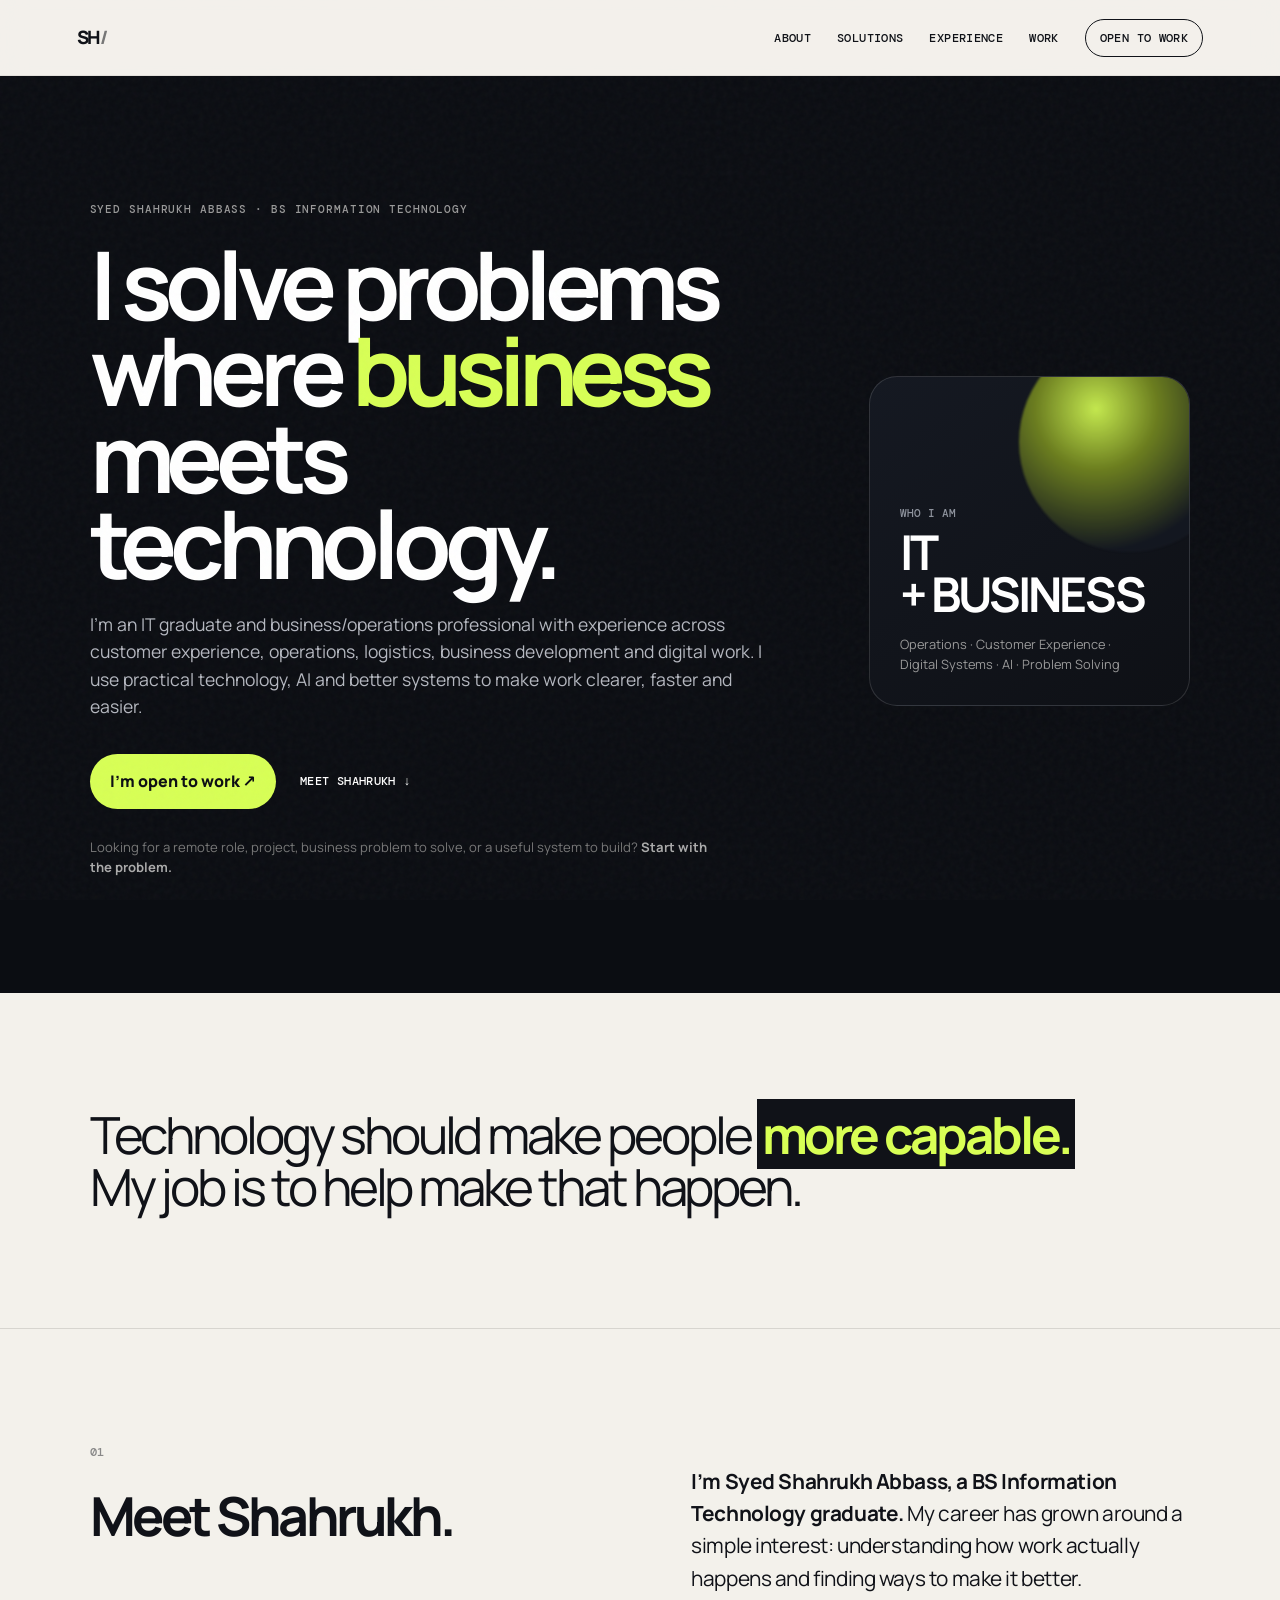
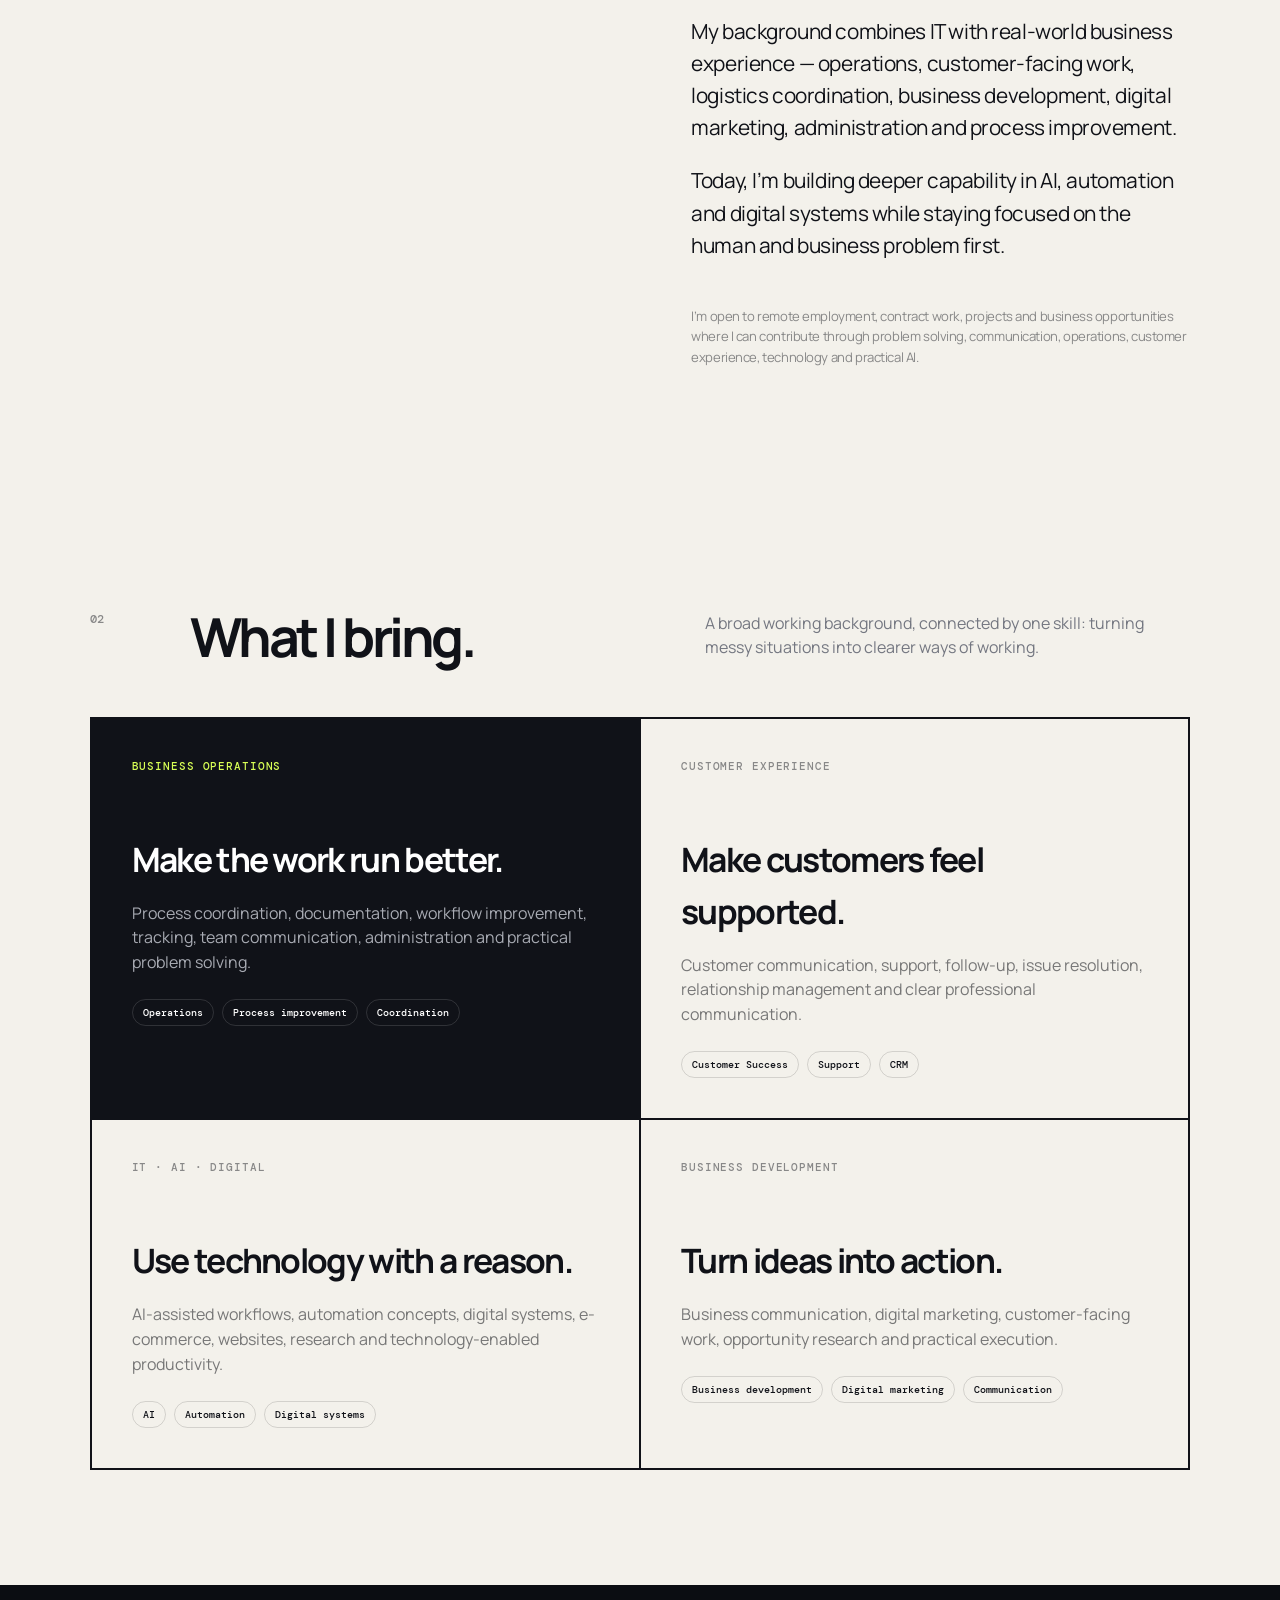
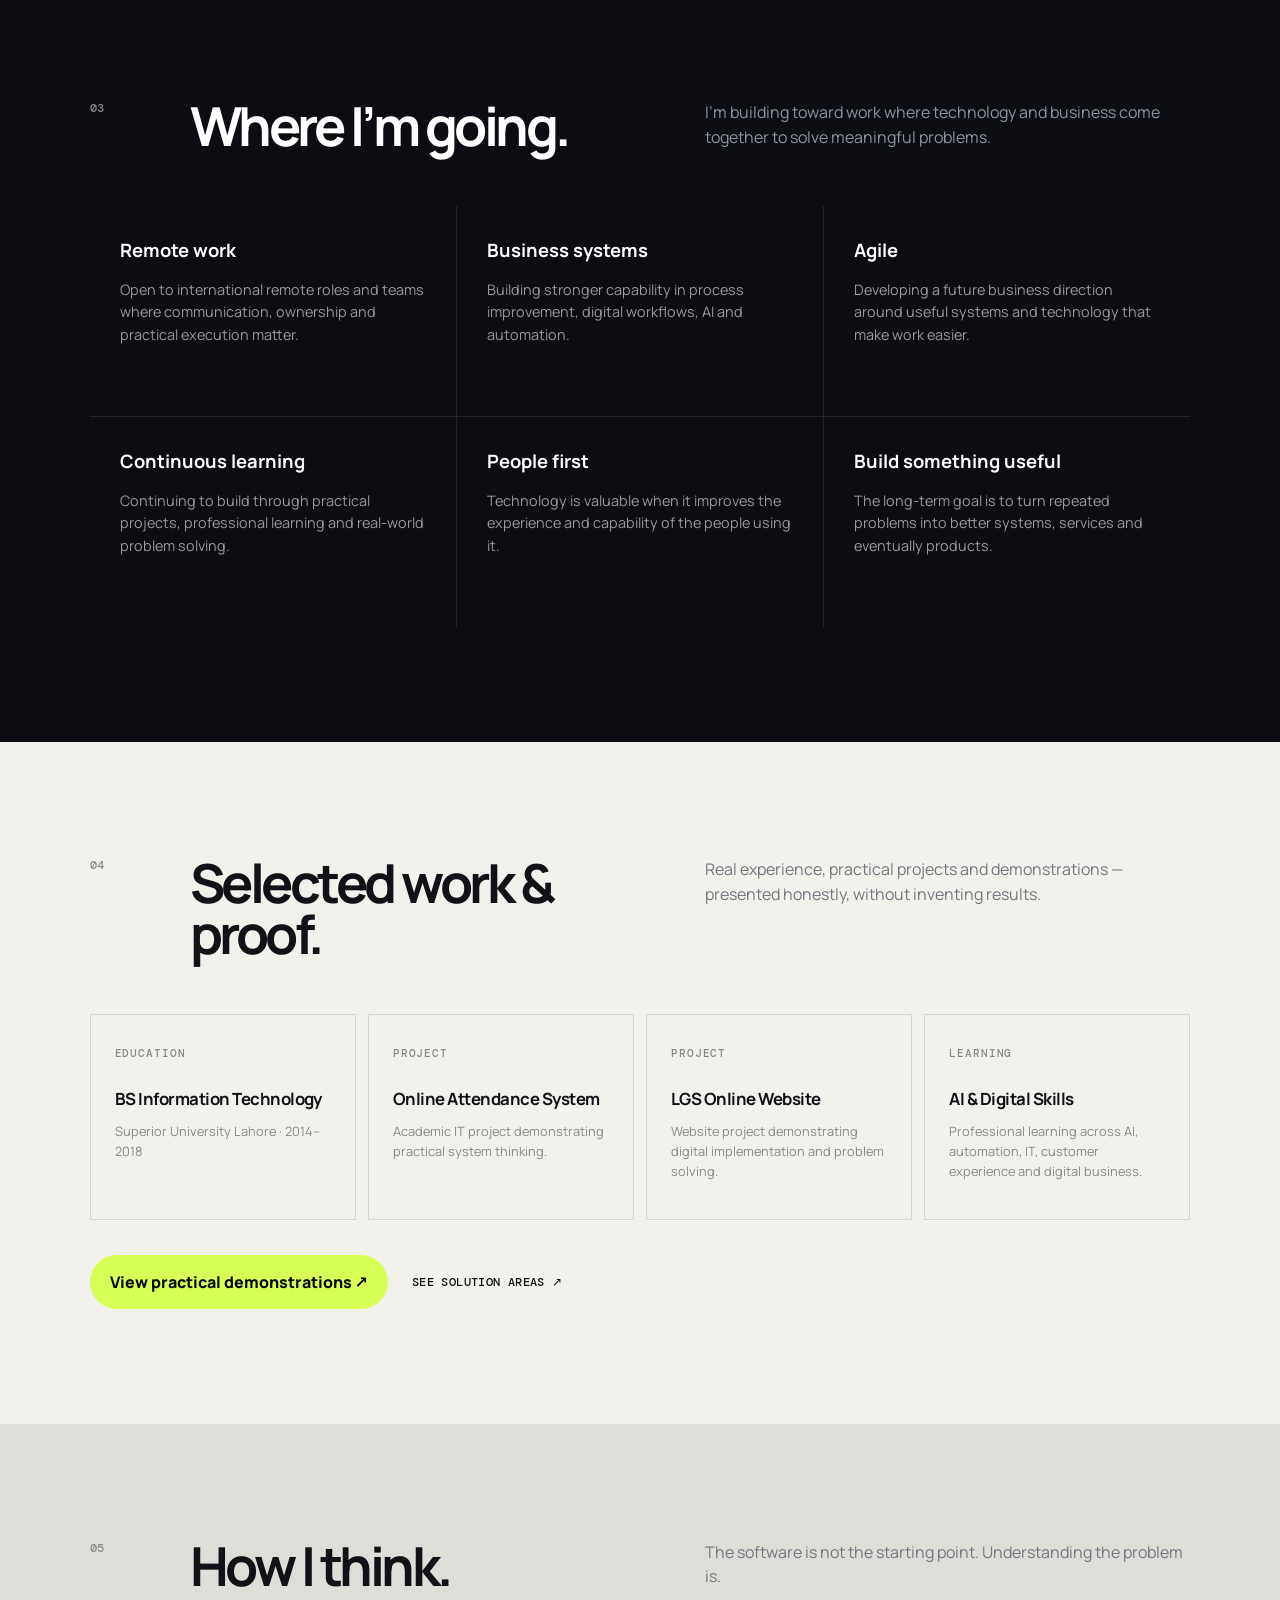
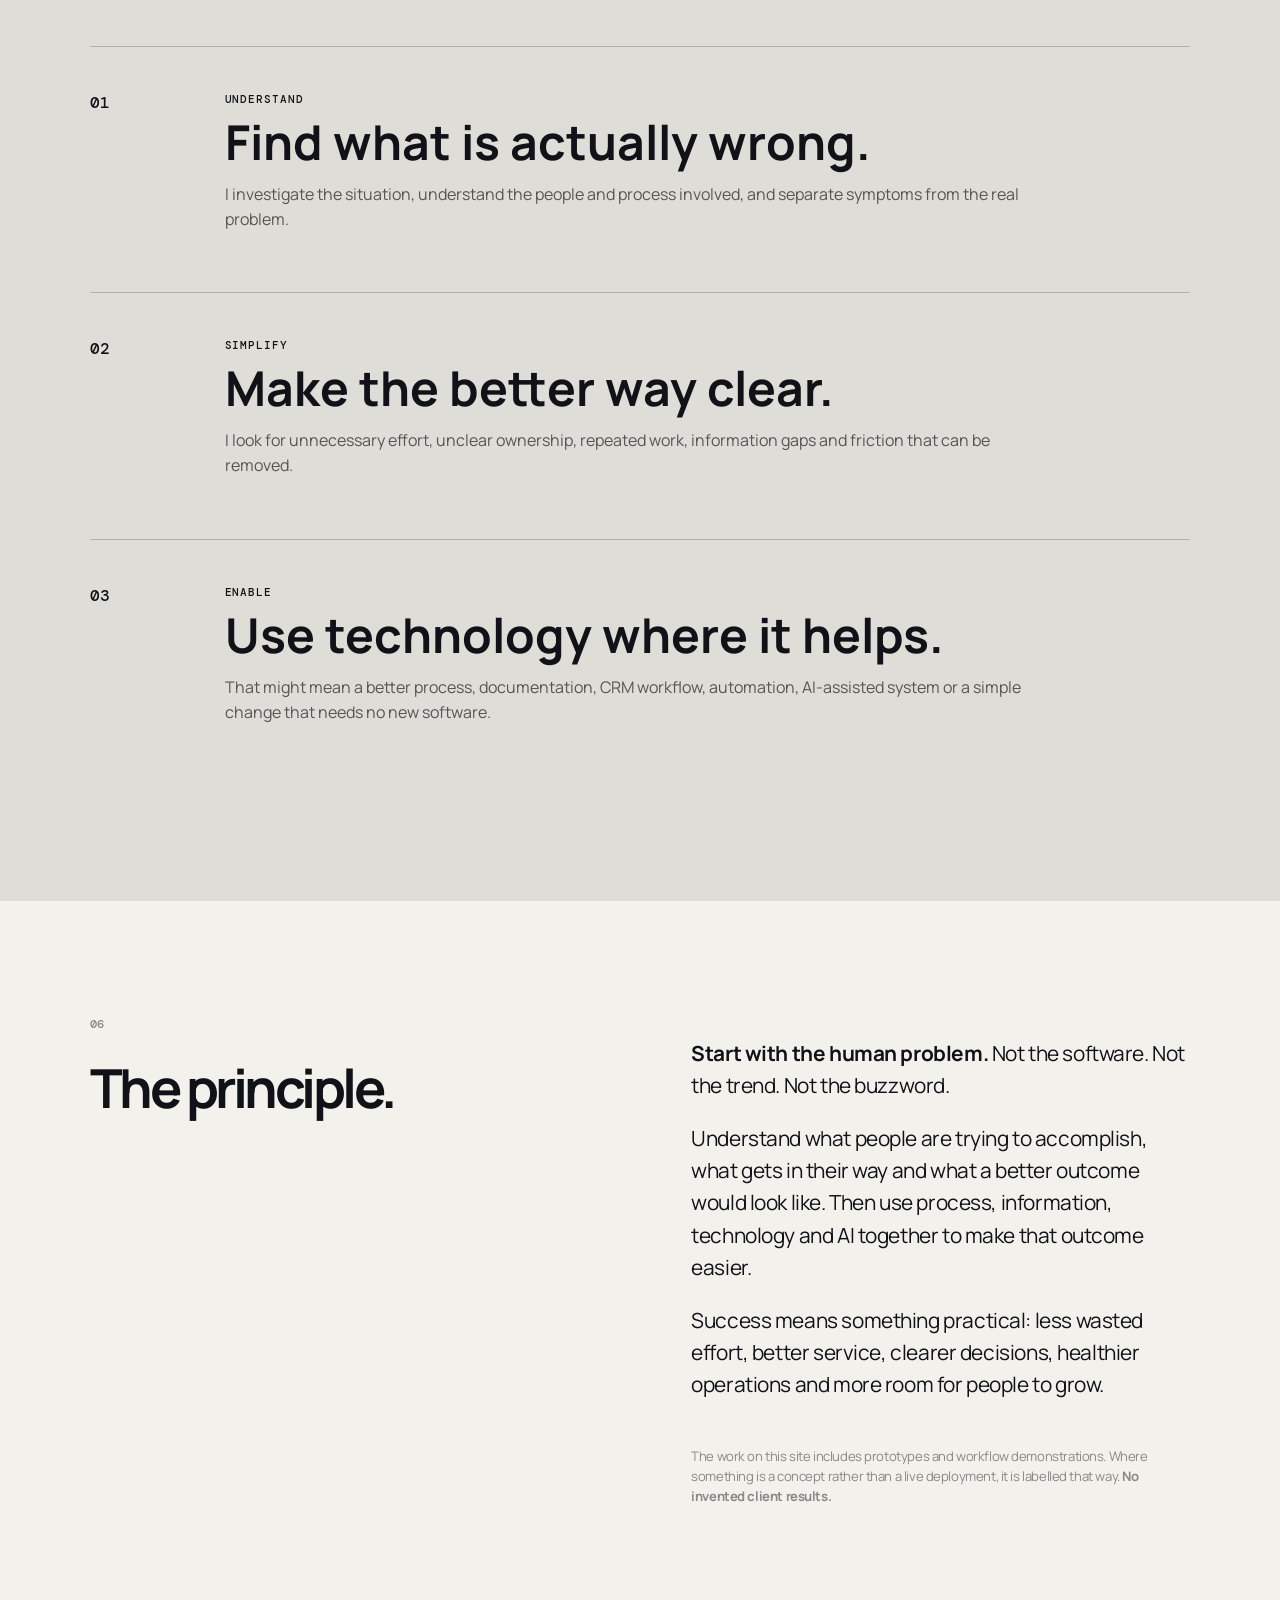
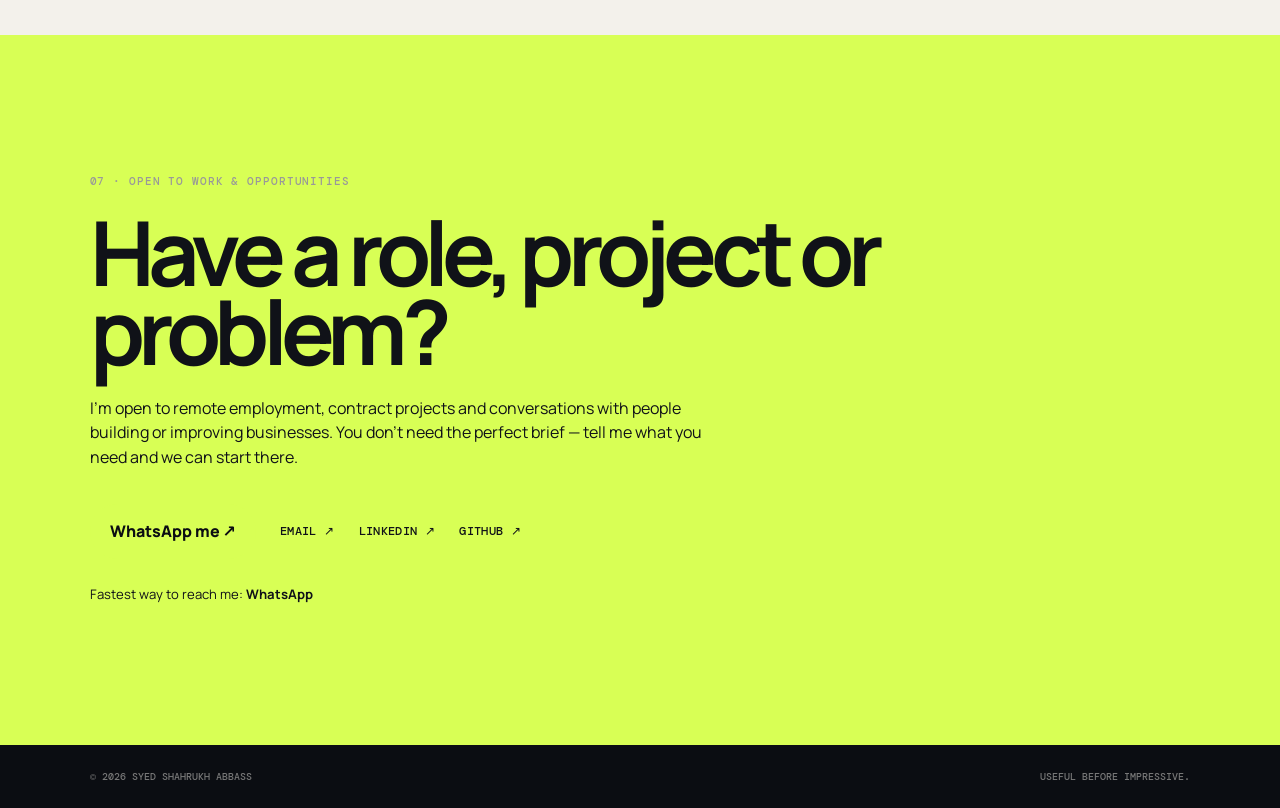
==== commit 6b7eb66d: "Add direct WhatsApp contact button" ====
--- a/index.html
+++ b/index.html
@@ -1 +1 @@
-<!doctype html><html lang="en"><head><meta charset="UTF-8"><meta name="viewport" content="width=device-width,initial-scale=1"><meta name="description" content="Syed Shahrukh Abbass — BS Information Technology professional working across business operations, customer experience, digital systems, AI and practical automation. Open to remote work and business opportunities."><meta name="theme-color" content="#0b0d12"><title>Syed Shahrukh Abbass — Business Operations, IT & AI</title><link rel="stylesheet" href="styles.css"></head><body><div class="grain"></div><header class="nav"><a class="brand" href="#top">SH<span>/</span></a><nav><a href="#about">About</a><a href="solutions.html">Solutions</a><a href="#experience">Experience</a><a href="demos.html">Work</a><a class="nav-cta" href="#contact">Open to work</a></nav></header><main id="top"><section class="hero"><div class="hero-copy"><p class="eyebrow">SYED SHAHRUKH ABBASS · BS INFORMATION TECHNOLOGY</p><h1>I solve problems where <em>business</em> meets technology.</h1><p class="lead">I’m an IT graduate and business/operations professional with experience across customer experience, operations, logistics, business development and digital work. I use practical technology, AI and better systems to make work clearer, faster and easier.</p><div class="actions"><a class="button" href="#contact">I’m open to work ↗</a><a class="text-link" href="#about">Meet Shahrukh ↓</a></div><p style="color:#777;margin-top:28px;font-size:.82rem;max-width:620px">Looking for a remote role, project, business problem to solve, or a useful system to build? <strong style="color:#aaa">Start with the problem.</strong></p></div><div class="hero-card"><div class="orb"></div><p>WHO I AM</p><strong>IT<br>+ BUSINESS</strong><span>Operations · Customer Experience · Digital Systems · AI · Problem Solving</span></div></section><section class="statement"><p>Technology should make people <strong>more capable.</strong><br>My job is to help make that happen.</p></section><section id="about" class="section about"><div class="section-head"><span>01</span><h2>Meet Shahrukh.</h2></div><div class="about-copy"><p><strong>I’m Syed Shahrukh Abbass, a BS Information Technology graduate.</strong> My career has grown around a simple interest: understanding how work actually happens and finding ways to make it better.</p><p>My background combines IT with real-world business experience — operations, customer-facing work, logistics coordination, business development, digital marketing, administration and process improvement.</p><p>Today, I’m building deeper capability in AI, automation and digital systems while staying focused on the human and business problem first.</p><p class="small">I’m open to remote employment, contract work, projects and business opportunities where I can contribute through problem solving, communication, operations, customer experience, technology and practical AI.</p></div></section><section id="experience" class="section"><div class="section-head"><span>02</span><h2>What I bring.</h2><p>A broad working background, connected by one skill: turning messy situations into clearer ways of working.</p></div><div class="work-grid"><article class="work-card featured"><div class="tag">BUSINESS OPERATIONS</div><h3>Make the work run better.</h3><p>Process coordination, documentation, workflow improvement, tracking, team communication, administration and practical problem solving.</p><div class="chips"><span>Operations</span><span>Process improvement</span><span>Coordination</span></div></article><article class="work-card"><div class="tag">CUSTOMER EXPERIENCE</div><h3>Make customers feel supported.</h3><p>Customer communication, support, follow-up, issue resolution, relationship management and clear professional communication.</p><div class="chips"><span>Customer Success</span><span>Support</span><span>CRM</span></div></article><article class="work-card"><div class="tag">IT · AI · DIGITAL</div><h3>Use technology with a reason.</h3><p>AI-assisted workflows, automation concepts, digital systems, e-commerce, websites, research and technology-enabled productivity.</p><div class="chips"><span>AI</span><span>Automation</span><span>Digital systems</span></div></article><article class="work-card"><div class="tag">BUSINESS DEVELOPMENT</div><h3>Turn ideas into action.</h3><p>Business communication, digital marketing, customer-facing work, opportunity research and practical execution.</p><div class="chips"><span>Business development</span><span>Digital marketing</span><span>Communication</span></div></article></div></section><section class="section dark-section"><div class="section-head"><span>03</span><h2>Where I’m going.</h2><p>I’m building toward work where technology and business come together to solve meaningful problems.</p></div><div class="cap-grid"><div><b>Remote work</b><p>Open to international remote roles and teams where communication, ownership and practical execution matter.</p></div><div><b>Business systems</b><p>Building stronger capability in process improvement, digital workflows, AI and automation.</p></div><div><b>Agile</b><p>Developing a future business direction around useful systems and technology that make work easier.</p></div><div><b>Continuous learning</b><p>Continuing to build through practical projects, professional learning and real-world problem solving.</p></div><div><b>People first</b><p>Technology is valuable when it improves the experience and capability of the people using it.</p></div><div><b>Build something useful</b><p>The long-term goal is to turn repeated problems into better systems, services and eventually products.</p></div></div></section><section class="section"><div class="section-head"><span>04</span><h2>Selected work & proof.</h2><p>Real experience, practical projects and demonstrations — presented honestly, without inventing results.</p></div><div class="cert-grid"><div class="cert"><small>EDUCATION</small><h3>BS Information Technology</h3><p>Superior University Lahore · 2014–2018</p></div><div class="cert"><small>PROJECT</small><h3>Online Attendance System</h3><p>Academic IT project demonstrating practical system thinking.</p></div><div class="cert"><small>PROJECT</small><h3>LGS Online Website</h3><p>Website project demonstrating digital implementation and problem solving.</p></div><div class="cert"><small>LEARNING</small><h3>AI & Digital Skills</h3><p>Professional learning across AI, automation, IT, customer experience and digital business.</p></div></div><div class="actions" style="margin-top:35px"><a class="button" href="demos.html">View practical demonstrations ↗</a><a class="text-link" href="solutions.html">See solution areas ↗</a></div></section><section class="section project-section"><div class="section-head"><span>05</span><h2>How I think.</h2><p>The software is not the starting point. Understanding the problem is.</p></div><div class="project"><div class="project-number">01</div><div><div class="tag">UNDERSTAND</div><h3>Find what is actually wrong.</h3><p>I investigate the situation, understand the people and process involved, and separate symptoms from the real problem.</p></div></div><div class="project"><div class="project-number">02</div><div><div class="tag">SIMPLIFY</div><h3>Make the better way clear.</h3><p>I look for unnecessary effort, unclear ownership, repeated work, information gaps and friction that can be removed.</p></div></div><div class="project"><div class="project-number">03</div><div><div class="tag">ENABLE</div><h3>Use technology where it helps.</h3><p>That might mean a better process, documentation, CRM workflow, automation, AI-assisted system or a simple change that needs no new software.</p></div></div></section><section id="about-principle" class="section about"><div class="section-head"><span>06</span><h2>The principle.</h2></div><div class="about-copy"><p><strong>Start with the human problem.</strong> Not the software. Not the trend. Not the buzzword.</p><p>Understand what people are trying to accomplish, what gets in their way and what a better outcome would look like. Then use process, information, technology and AI together to make that outcome easier.</p><p>Success means something practical: less wasted effort, better service, clearer decisions, healthier operations and more room for people to grow.</p><p class="small">The work on this site includes prototypes and workflow demonstrations. Where something is a concept rather than a live deployment, it is labelled that way. <strong>No invented client results.</strong></p></div></section><section id="contact" class="contact"><p class="eyebrow">07 · OPEN TO WORK & OPPORTUNITIES</p><h2>Have a role, project or problem?</h2><p>I’m open to remote employment, contract projects and conversations with people building or improving businesses. You don't need the perfect brief — tell me what you need and we can start there.</p><div class="actions"><a class="button" href="mailto:syed.shahrukh@gmail.com?subject=Work%20Opportunity%20for%20Shahrukh">Email me ↗</a><a class="text-link" href="https://www.linkedin.com/in/syed-shahrukh-abbass-2b3361137/">LinkedIn ↗</a><a class="text-link" href="https://github.com/abbassshahrukh-cmd">GitHub ↗</a></div><p style="margin-top:30px;font-size:.85rem"><strong>WhatsApp:</strong> I’ll add a direct WhatsApp button as soon as you give me the number you want public on the website.</p></section></main><footer><span>© 2026 Syed Shahrukh Abbass</span><span>Useful before impressive.</span></footer><script src="script.js"></script></body></html>+<!doctype html><html lang="en"><head><meta charset="utf-8"><meta name="viewport" content="width=device-width,initial-scale=1"><meta name="description" content="Syed Shahrukh Abbass — BS Information Technology professional working across business operations, customer experience, digital systems, AI and practical automation. Open to remote work and business opportunities."><meta name="theme-color" content="#0b0d12"><title>Syed Shahrukh Abbass — Business Operations, IT & AI</title><link rel="stylesheet" href="styles.css"></head><body><div class="grain"></div><header class="nav"><a class="brand" href="#top">SH<span>/</span></a><nav><a href="#about">About</a><a href="solutions.html">Solutions</a><a href="#experience">Experience</a><a href="demos.html">Work</a><a class="nav-cta" href="#contact">Open to work</a></nav></header><main id="top"><section class="hero"><div class="hero-copy"><p class="eyebrow">SYED SHAHRUKH ABBASS · BS INFORMATION TECHNOLOGY</p><h1>I solve problems where <em>business</em> meets technology.</h1><p class="lead">I’m an IT graduate and business/operations professional with experience across customer experience, operations, logistics, business development and digital work. I use practical technology, AI and better systems to make work clearer, faster and easier.</p><div class="actions"><a class="button" href="#contact">I’m open to work ↗</a><a class="text-link" href="#about">Meet Shahrukh ↓</a></div><p style="color:#777;margin-top:28px;font-size:.82rem;max-width:620px">Looking for a remote role, project, business problem to solve, or a useful system to build? <strong style="color:#aaa">Start with the problem.</strong></p></div><div class="hero-card"><div class="orb"></div><p>WHO I AM</p><strong>IT<br>+ BUSINESS</strong><span>Operations · Customer Experience · Digital Systems · AI · Problem Solving</span></div></section><section class="statement"><p>Technology should make people <strong>more capable.</strong><br>My job is to help make that happen.</p></section><section id="about" class="section about"><div class="section-head"><span>01</span><h2>Meet Shahrukh.</h2></div><div class="about-copy"><p><strong>I’m Syed Shahrukh Abbass, a BS Information Technology graduate.</strong> My career has grown around a simple interest: understanding how work actually happens and finding ways to make it better.</p><p>My background combines IT with real-world business experience — operations, customer-facing work, logistics coordination, business development, digital marketing, administration and process improvement.</p><p>Today, I’m building deeper capability in AI, automation and digital systems while staying focused on the human and business problem first.</p><p class="small">I’m open to remote employment, contract work, projects and business opportunities where I can contribute through problem solving, communication, operations, customer experience, technology and practical AI.</p></div></section><section id="experience" class="section"><div class="section-head"><span>02</span><h2>What I bring.</h2><p>A broad working background, connected by one skill: turning messy situations into clearer ways of working.</p></div><div class="work-grid"><article class="work-card featured"><div class="tag">BUSINESS OPERATIONS</div><h3>Make the work run better.</h3><p>Process coordination, documentation, workflow improvement, tracking, team communication, administration and practical problem solving.</p><div class="chips"><span>Operations</span><span>Process improvement</span><span>Coordination</span></div></article><article class="work-card"><div class="tag">CUSTOMER EXPERIENCE</div><h3>Make customers feel supported.</h3><p>Customer communication, support, follow-up, issue resolution, relationship management and clear professional communication.</p><div class="chips"><span>Customer Success</span><span>Support</span><span>CRM</span></div></article><article class="work-card"><div class="tag">IT · AI · DIGITAL</div><h3>Use technology with a reason.</h3><p>AI-assisted workflows, automation concepts, digital systems, e-commerce, websites, research and technology-enabled productivity.</p><div class="chips"><span>AI</span><span>Automation</span><span>Digital systems</span></div></article><article class="work-card"><div class="tag">BUSINESS DEVELOPMENT</div><h3>Turn ideas into action.</h3><p>Business communication, digital marketing, customer-facing work, opportunity research and practical execution.</p><div class="chips"><span>Business development</span><span>Digital marketing</span><span>Communication</span></div></article></div></section><section class="section dark-section"><div class="section-head"><span>03</span><h2>Where I’m going.</h2><p>I’m building toward work where technology and business come together to solve meaningful problems.</p></div><div class="cap-grid"><div><b>Remote work</b><p>Open to international remote roles and teams where communication, ownership and practical execution matter.</p></div><div><b>Business systems</b><p>Building stronger capability in process improvement, digital workflows, AI and automation.</p></div><div><b>Agile</b><p>Developing a future business direction around useful systems and technology that make work easier.</p></div><div><b>Continuous learning</b><p>Continuing to build through practical projects, professional learning and real-world problem solving.</p></div><div><b>People first</b><p>Technology is valuable when it improves the experience and capability of the people using it.</p></div><div><b>Build something useful</b><p>The long-term goal is to turn repeated problems into better systems, services and eventually products.</p></div></div></section><section class="section"><div class="section-head"><span>04</span><h2>Selected work & proof.</h2><p>Real experience, practical projects and demonstrations — presented honestly, without inventing results.</p></div><div class="cert-grid"><div class="cert"><small>EDUCATION</small><h3>BS Information Technology</h3><p>Superior University Lahore · 2014–2018</p></div><div class="cert"><small>PROJECT</small><h3>Online Attendance System</h3><p>Academic IT project demonstrating practical system thinking.</p></div><div class="cert"><small>PROJECT</small><h3>LGS Online Website</h3><p>Website project demonstrating digital implementation and problem solving.</p></div><div class="cert"><small>LEARNING</small><h3>AI & Digital Skills</h3><p>Professional learning across AI, automation, IT, customer experience and digital business.</p></div></div><div class="actions" style="margin-top:35px"><a class="button" href="demos.html">View practical demonstrations ↗</a><a class="text-link" href="solutions.html">See solution areas ↗</a></div></section><section class="section project-section"><div class="section-head"><span>05</span><h2>How I think.</h2><p>The software is not the starting point. Understanding the problem is.</p></div><div class="project"><div class="project-number">01</div><div><div class="tag">UNDERSTAND</div><h3>Find what is actually wrong.</h3><p>I investigate the situation, understand the people and process involved, and separate symptoms from the real problem.</p></div></div><div class="project"><div class="project-number">02</div><div><div class="tag">SIMPLIFY</div><h3>Make the better way clear.</h3><p>I look for unnecessary effort, unclear ownership, repeated work, information gaps and friction that can be removed.</p></div></div><div class="project"><div class="project-number">03</div><div><div class="tag">ENABLE</div><h3>Use technology where it helps.</h3><p>That might mean a better process, documentation, CRM workflow, automation, AI-assisted system or a simple change that needs no new software.</p></div></div></section><section id="about-principle" class="section about"><div class="section-head"><span>06</span><h2>The principle.</h2></div><div class="about-copy"><p><strong>Start with the human problem.</strong> Not the software. Not the trend. Not the buzzword.</p><p>Understand what people are trying to accomplish, what gets in their way and what a better outcome would look like. Then use process, information, technology and AI together to make that outcome easier.</p><p>Success means something practical: less wasted effort, better service, clearer decisions, healthier operations and more room for people to grow.</p><p class="small">The work on this site includes prototypes and workflow demonstrations. Where something is a concept rather than a live deployment, it is labelled that way. <strong>No invented client results.</strong></p></div></section><section id="contact" class="contact"><p class="eyebrow">07 · OPEN TO WORK & OPPORTUNITIES</p><h2>Have a role, project or problem?</h2><p>I’m open to remote employment, contract projects and conversations with people building or improving businesses. You don't need the perfect brief — tell me what you need and we can start there.</p><div class="actions"><a class="button" href="https://wa.me/923253100009?text=Hi%20Shahrukh%2C%20I%20found%20your%20website%20and%20would%20like%20to%20discuss%20a%20work%20opportunity.">WhatsApp me ↗</a><a class="text-link" href="mailto:syed.shahrukh@gmail.com?subject=Work%20Opportunity%20for%20Shahrukh">Email ↗</a><a class="text-link" href="https://www.linkedin.com/in/syed-shahrukh-abbass-2b3361137/">LinkedIn ↗</a><a class="text-link" href="https://github.com/abbassshahrukh-cmd">GitHub ↗</a></div><p style="margin-top:25px;font-size:.82rem">Fastest way to reach me: <strong>WhatsApp</strong></p></section></main><footer><span>© 2026 Syed Shahrukh Abbass</span><span>Useful before impressive.</span></footer><script src="script.js"></script></body></html>
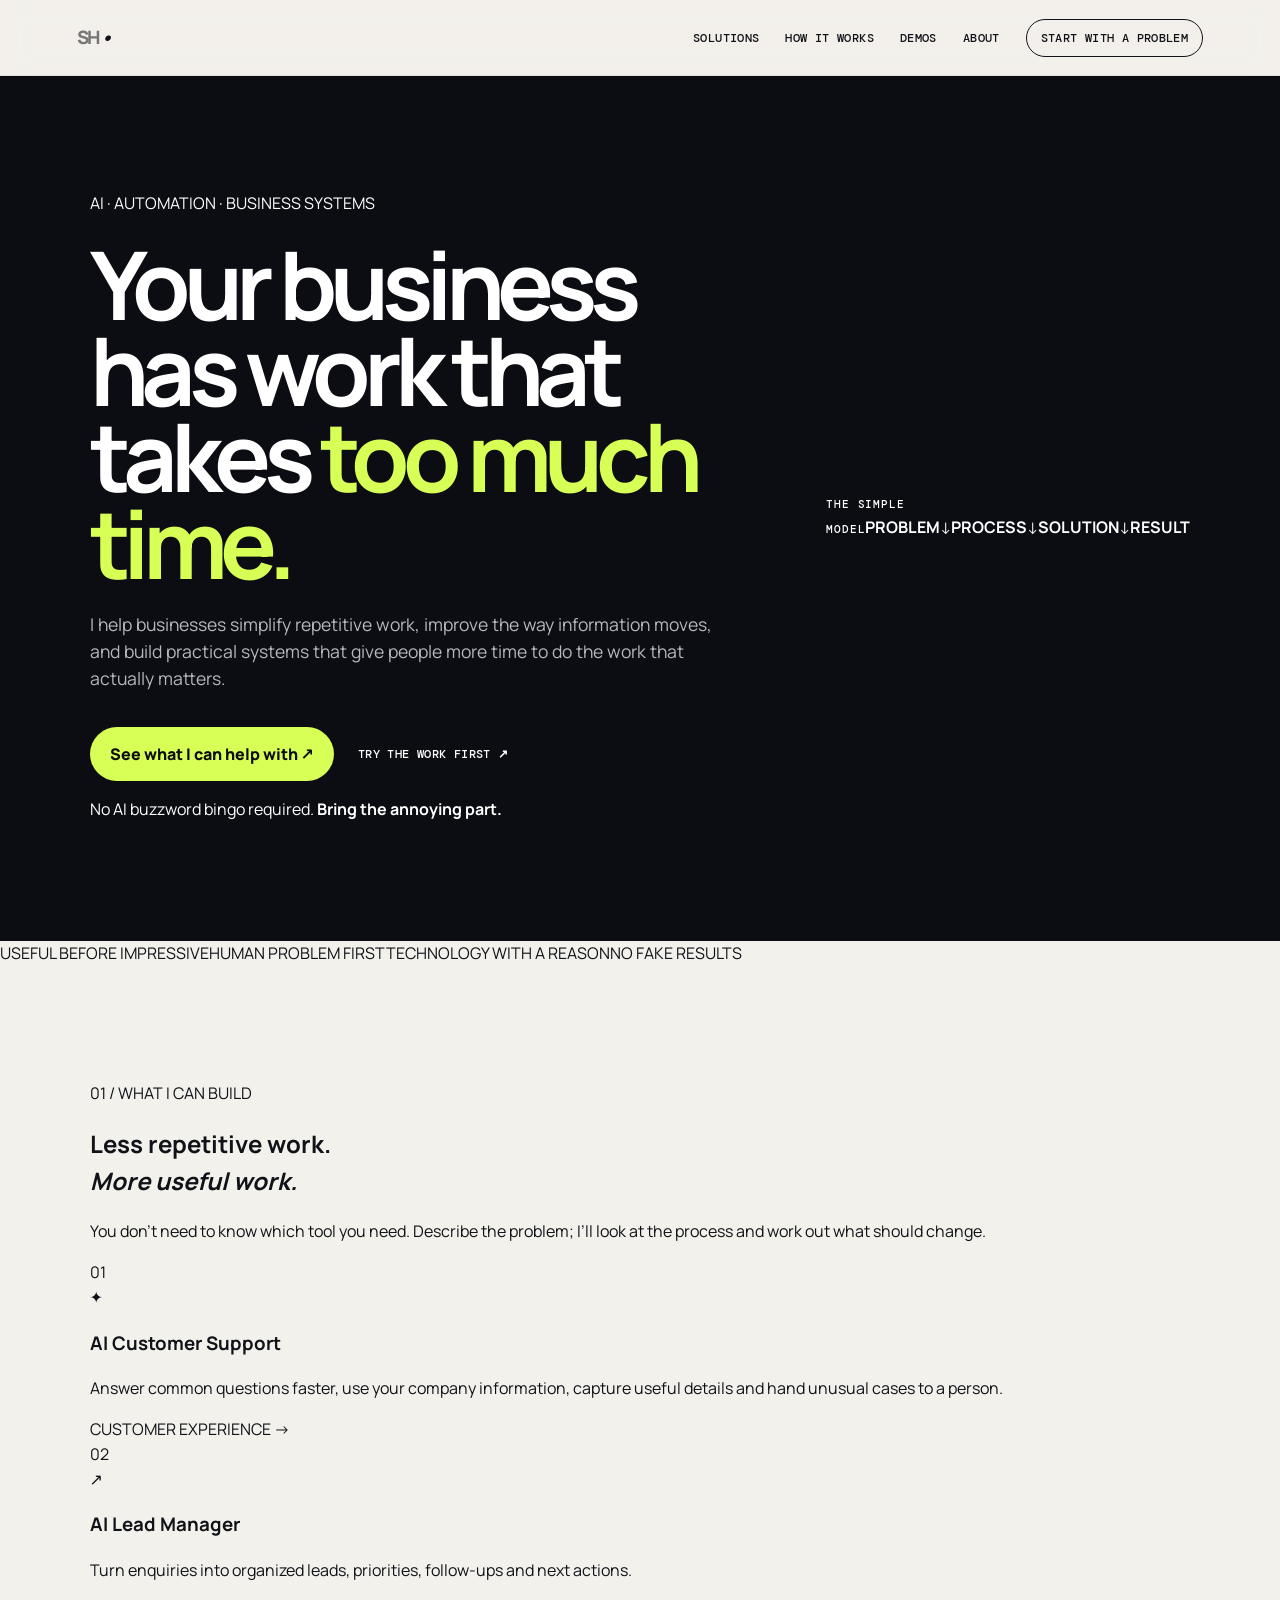
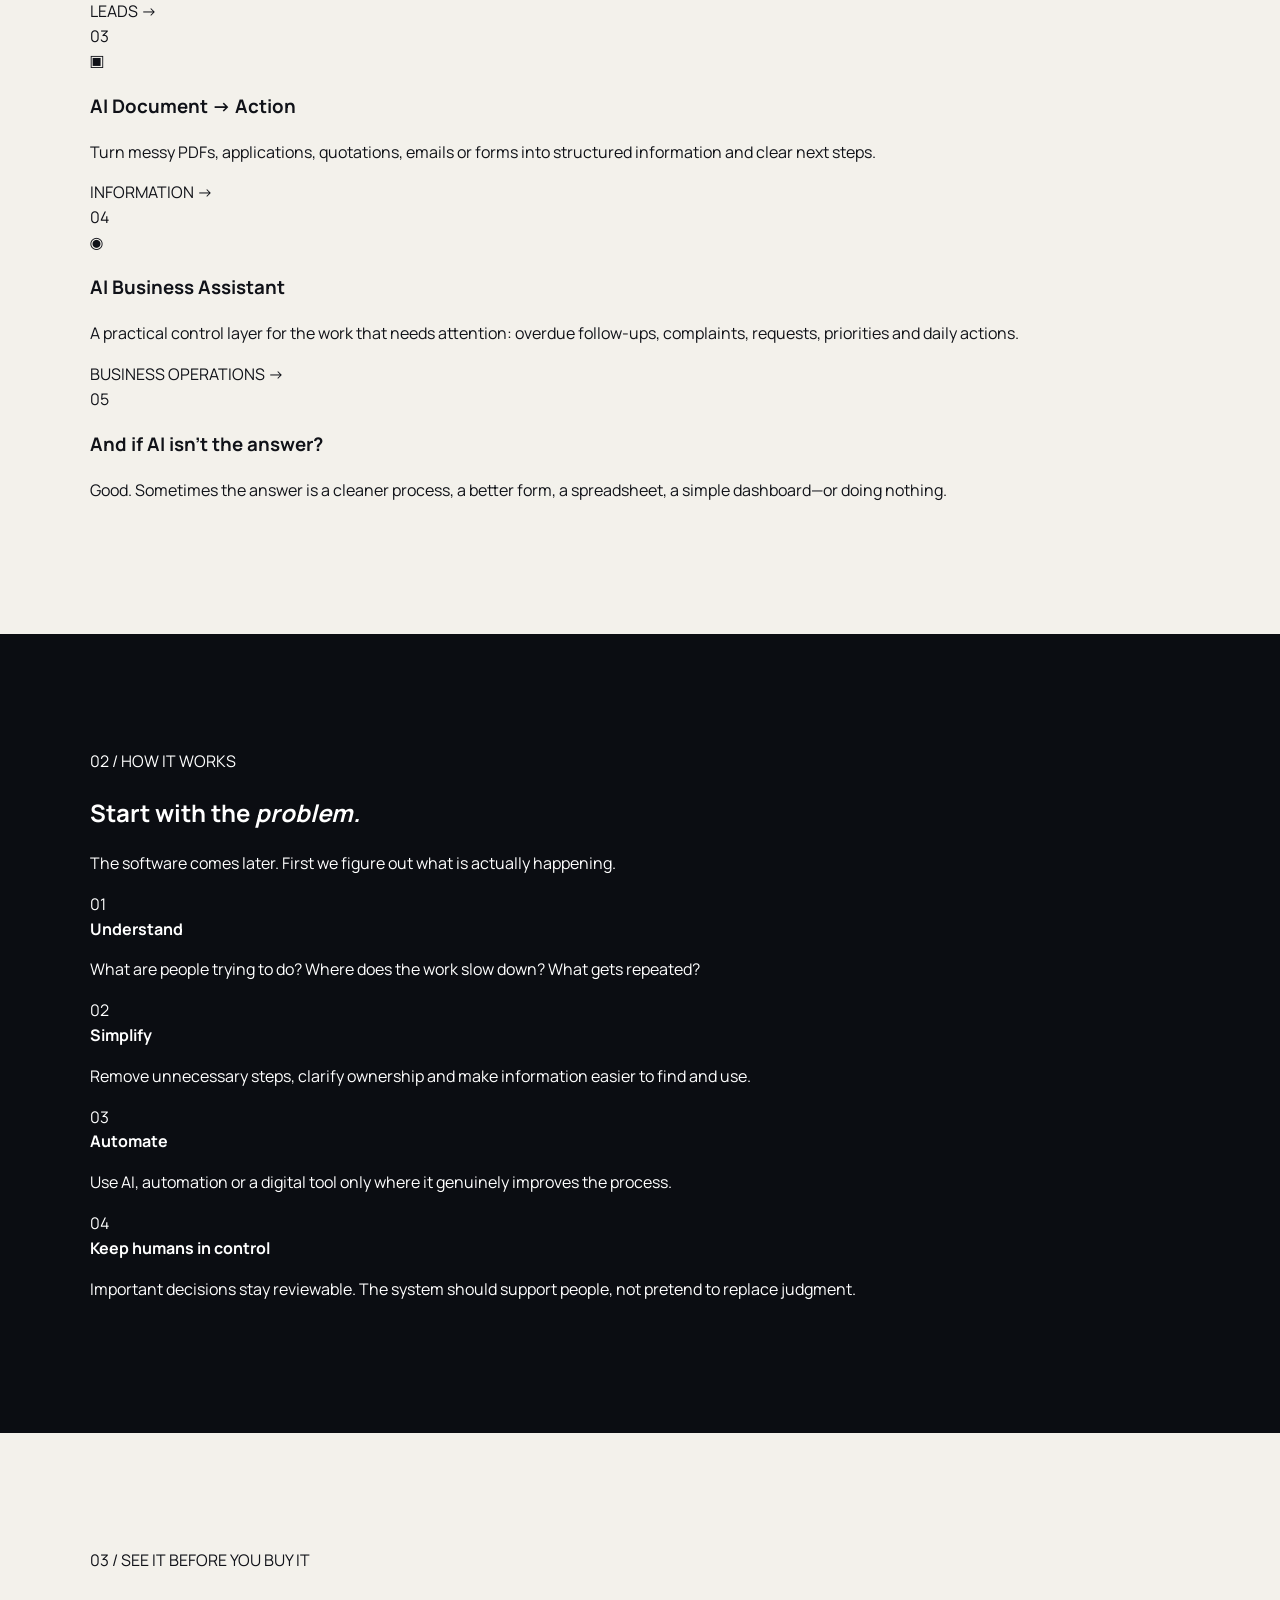
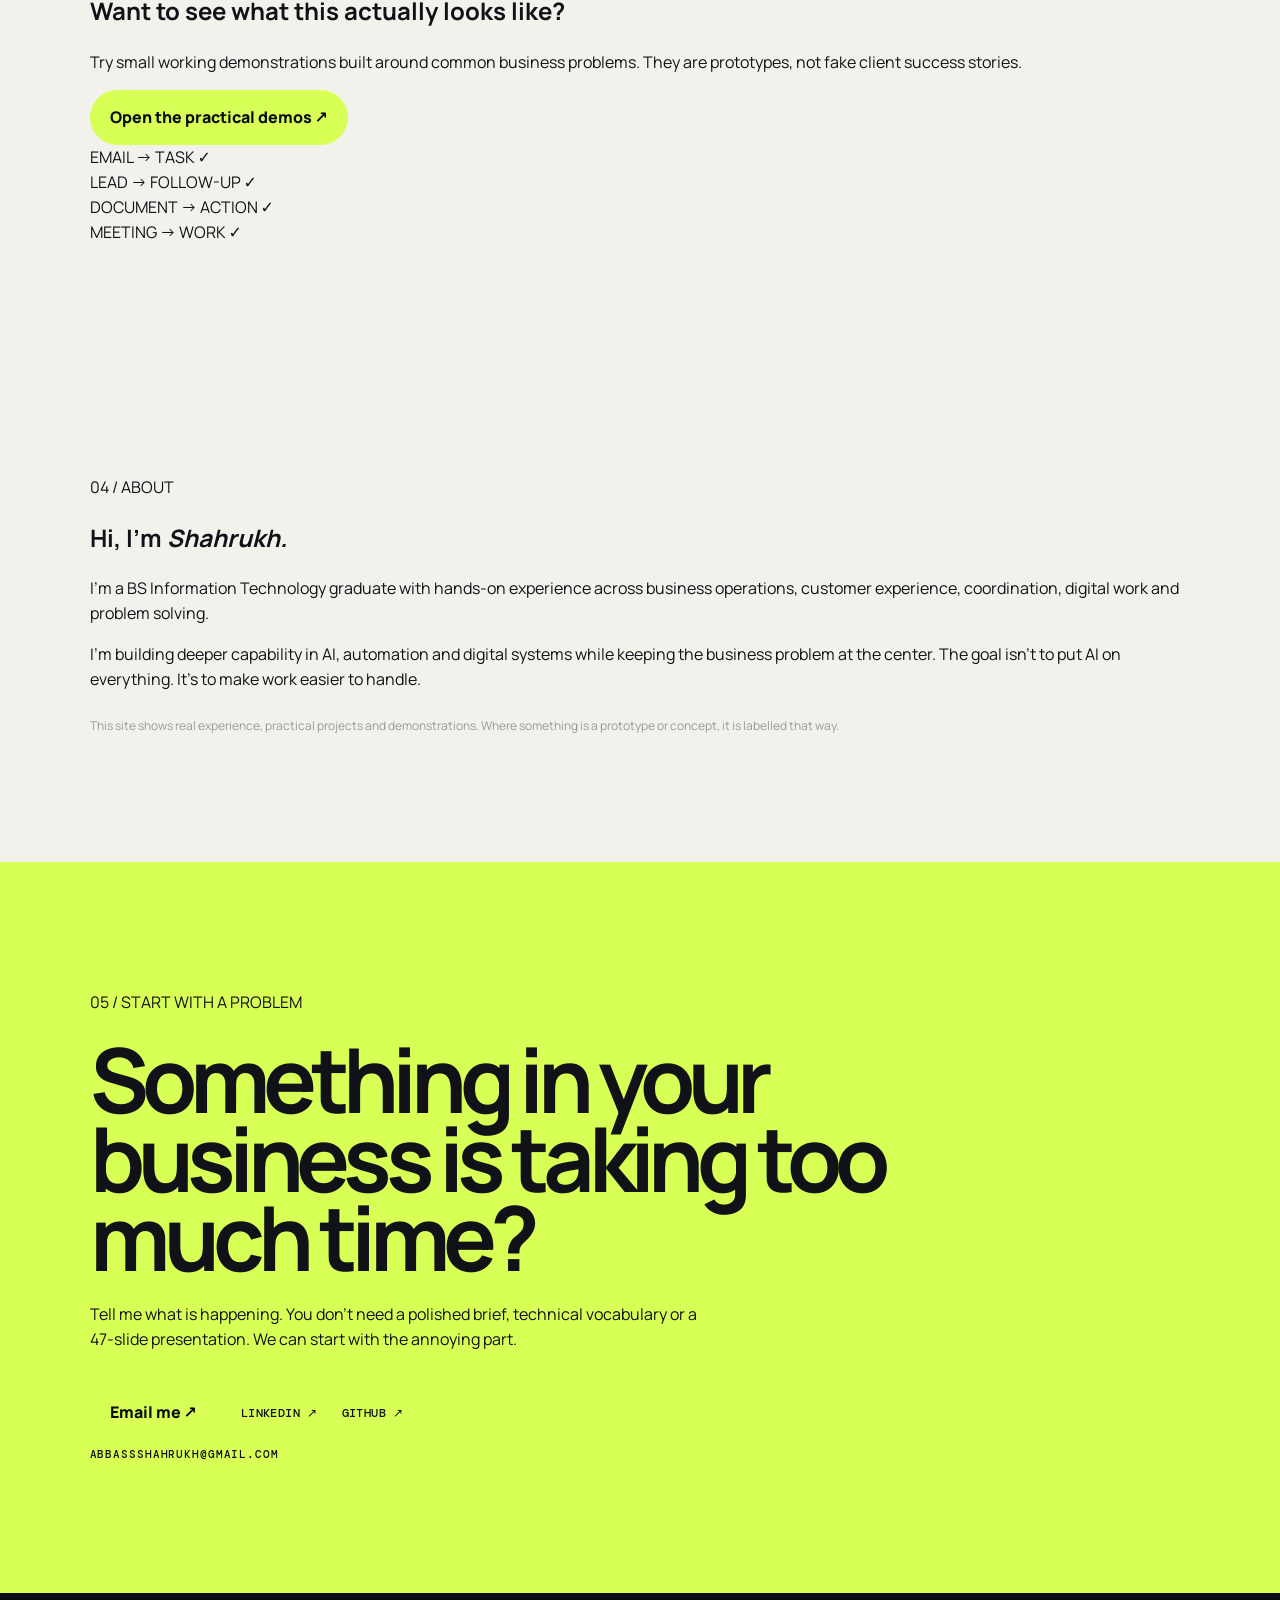
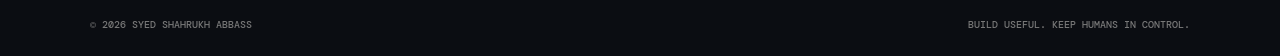
==== commit e89ecfa6: "Redesign portfolio homepage" ====
--- a/index.html
+++ b/index.html
@@ -1 +1,73 @@
-<!doctype html><html lang="en"><head><meta charset="utf-8"><meta name="viewport" content="width=device-width,initial-scale=1"><meta name="description" content="Syed Shahrukh Abbass — BS Information Technology professional working across business operations, customer experience, digital systems, AI and practical automation. Open to remote work and business opportunities."><meta name="theme-color" content="#0b0d12"><title>Syed Shahrukh Abbass — Business Operations, IT & AI</title><link rel="stylesheet" href="styles.css"></head><body><div class="grain"></div><header class="nav"><a class="brand" href="#top">SH<span>/</span></a><nav><a href="#about">About</a><a href="solutions.html">Solutions</a><a href="#experience">Experience</a><a href="demos.html">Work</a><a class="nav-cta" href="#contact">Open to work</a></nav></header><main id="top"><section class="hero"><div class="hero-copy"><p class="eyebrow">SYED SHAHRUKH ABBASS · BS INFORMATION TECHNOLOGY</p><h1>I solve problems where <em>business</em> meets technology.</h1><p class="lead">I’m an IT graduate and business/operations professional with experience across customer experience, operations, logistics, business development and digital work. I use practical technology, AI and better systems to make work clearer, faster and easier.</p><div class="actions"><a class="button" href="#contact">I’m open to work ↗</a><a class="text-link" href="#about">Meet Shahrukh ↓</a></div><p style="color:#777;margin-top:28px;font-size:.82rem;max-width:620px">Looking for a remote role, project, business problem to solve, or a useful system to build? <strong style="color:#aaa">Start with the problem.</strong></p></div><div class="hero-card"><div class="orb"></div><p>WHO I AM</p><strong>IT<br>+ BUSINESS</strong><span>Operations · Customer Experience · Digital Systems · AI · Problem Solving</span></div></section><section class="statement"><p>Technology should make people <strong>more capable.</strong><br>My job is to help make that happen.</p></section><section id="about" class="section about"><div class="section-head"><span>01</span><h2>Meet Shahrukh.</h2></div><div class="about-copy"><p><strong>I’m Syed Shahrukh Abbass, a BS Information Technology graduate.</strong> My career has grown around a simple interest: understanding how work actually happens and finding ways to make it better.</p><p>My background combines IT with real-world business experience — operations, customer-facing work, logistics coordination, business development, digital marketing, administration and process improvement.</p><p>Today, I’m building deeper capability in AI, automation and digital systems while staying focused on the human and business problem first.</p><p class="small">I’m open to remote employment, contract work, projects and business opportunities where I can contribute through problem solving, communication, operations, customer experience, technology and practical AI.</p></div></section><section id="experience" class="section"><div class="section-head"><span>02</span><h2>What I bring.</h2><p>A broad working background, connected by one skill: turning messy situations into clearer ways of working.</p></div><div class="work-grid"><article class="work-card featured"><div class="tag">BUSINESS OPERATIONS</div><h3>Make the work run better.</h3><p>Process coordination, documentation, workflow improvement, tracking, team communication, administration and practical problem solving.</p><div class="chips"><span>Operations</span><span>Process improvement</span><span>Coordination</span></div></article><article class="work-card"><div class="tag">CUSTOMER EXPERIENCE</div><h3>Make customers feel supported.</h3><p>Customer communication, support, follow-up, issue resolution, relationship management and clear professional communication.</p><div class="chips"><span>Customer Success</span><span>Support</span><span>CRM</span></div></article><article class="work-card"><div class="tag">IT · AI · DIGITAL</div><h3>Use technology with a reason.</h3><p>AI-assisted workflows, automation concepts, digital systems, e-commerce, websites, research and technology-enabled productivity.</p><div class="chips"><span>AI</span><span>Automation</span><span>Digital systems</span></div></article><article class="work-card"><div class="tag">BUSINESS DEVELOPMENT</div><h3>Turn ideas into action.</h3><p>Business communication, digital marketing, customer-facing work, opportunity research and practical execution.</p><div class="chips"><span>Business development</span><span>Digital marketing</span><span>Communication</span></div></article></div></section><section class="section dark-section"><div class="section-head"><span>03</span><h2>Where I’m going.</h2><p>I’m building toward work where technology and business come together to solve meaningful problems.</p></div><div class="cap-grid"><div><b>Remote work</b><p>Open to international remote roles and teams where communication, ownership and practical execution matter.</p></div><div><b>Business systems</b><p>Building stronger capability in process improvement, digital workflows, AI and automation.</p></div><div><b>Agile</b><p>Developing a future business direction around useful systems and technology that make work easier.</p></div><div><b>Continuous learning</b><p>Continuing to build through practical projects, professional learning and real-world problem solving.</p></div><div><b>People first</b><p>Technology is valuable when it improves the experience and capability of the people using it.</p></div><div><b>Build something useful</b><p>The long-term goal is to turn repeated problems into better systems, services and eventually products.</p></div></div></section><section class="section"><div class="section-head"><span>04</span><h2>Selected work & proof.</h2><p>Real experience, practical projects and demonstrations — presented honestly, without inventing results.</p></div><div class="cert-grid"><div class="cert"><small>EDUCATION</small><h3>BS Information Technology</h3><p>Superior University Lahore · 2014–2018</p></div><div class="cert"><small>PROJECT</small><h3>Online Attendance System</h3><p>Academic IT project demonstrating practical system thinking.</p></div><div class="cert"><small>PROJECT</small><h3>LGS Online Website</h3><p>Website project demonstrating digital implementation and problem solving.</p></div><div class="cert"><small>LEARNING</small><h3>AI & Digital Skills</h3><p>Professional learning across AI, automation, IT, customer experience and digital business.</p></div></div><div class="actions" style="margin-top:35px"><a class="button" href="demos.html">View practical demonstrations ↗</a><a class="text-link" href="solutions.html">See solution areas ↗</a></div></section><section class="section project-section"><div class="section-head"><span>05</span><h2>How I think.</h2><p>The software is not the starting point. Understanding the problem is.</p></div><div class="project"><div class="project-number">01</div><div><div class="tag">UNDERSTAND</div><h3>Find what is actually wrong.</h3><p>I investigate the situation, understand the people and process involved, and separate symptoms from the real problem.</p></div></div><div class="project"><div class="project-number">02</div><div><div class="tag">SIMPLIFY</div><h3>Make the better way clear.</h3><p>I look for unnecessary effort, unclear ownership, repeated work, information gaps and friction that can be removed.</p></div></div><div class="project"><div class="project-number">03</div><div><div class="tag">ENABLE</div><h3>Use technology where it helps.</h3><p>That might mean a better process, documentation, CRM workflow, automation, AI-assisted system or a simple change that needs no new software.</p></div></div></section><section id="about-principle" class="section about"><div class="section-head"><span>06</span><h2>The principle.</h2></div><div class="about-copy"><p><strong>Start with the human problem.</strong> Not the software. Not the trend. Not the buzzword.</p><p>Understand what people are trying to accomplish, what gets in their way and what a better outcome would look like. Then use process, information, technology and AI together to make that outcome easier.</p><p>Success means something practical: less wasted effort, better service, clearer decisions, healthier operations and more room for people to grow.</p><p class="small">The work on this site includes prototypes and workflow demonstrations. Where something is a concept rather than a live deployment, it is labelled that way. <strong>No invented client results.</strong></p></div></section><section id="contact" class="contact"><p class="eyebrow">07 · OPEN TO WORK & OPPORTUNITIES</p><h2>Have a role, project or problem?</h2><p>I’m open to remote employment, contract projects and conversations with people building or improving businesses. You don't need the perfect brief — tell me what you need and we can start there.</p><div class="actions"><a class="button" href="https://wa.me/923253100009?text=Hi%20Shahrukh%2C%20I%20found%20your%20website%20and%20would%20like%20to%20discuss%20a%20work%20opportunity.">WhatsApp me ↗</a><a class="text-link" href="mailto:syed.shahrukh@gmail.com?subject=Work%20Opportunity%20for%20Shahrukh">Email ↗</a><a class="text-link" href="https://www.linkedin.com/in/syed-shahrukh-abbass-2b3361137/">LinkedIn ↗</a><a class="text-link" href="https://github.com/abbassshahrukh-cmd">GitHub ↗</a></div><p style="margin-top:25px;font-size:.82rem">Fastest way to reach me: <strong>WhatsApp</strong></p></section></main><footer><span>© 2026 Syed Shahrukh Abbass</span><span>Useful before impressive.</span></footer><script src="script.js"></script></body></html>+<!doctype html>
+<html lang="en">
+<head>
+  <meta charset="utf-8">
+  <meta name="viewport" content="width=device-width,initial-scale=1">
+  <meta name="description" content="Syed Shahrukh Abbass helps businesses simplify repetitive work with practical AI, automation and digital systems.">
+  <meta name="theme-color" content="#0a0a12">
+  <title>Syed Shahrukh Abbass — AI, Automation & Business Systems</title>
+  <link rel="stylesheet" href="styles.css">
+</head>
+<body>
+  <div class="aurora aurora-one"></div><div class="aurora aurora-two"></div>
+  <header class="nav">
+    <a class="brand" href="#top"><span>SH</span><i>•</i></a>
+    <nav>
+      <a href="#solutions">Solutions</a><a href="#how">How it works</a><a href="demos.html">Demos</a><a href="#about">About</a>
+      <a class="nav-cta" href="#contact">Start with a problem</a>
+    </nav>
+  </header>
+  <main id="top">
+    <section class="hero">
+      <div class="hero-copy">
+        <div class="pill"><span></span> AI · AUTOMATION · BUSINESS SYSTEMS</div>
+        <h1>Your business has work that takes <em>too much time.</em></h1>
+        <p class="lead">I help businesses simplify repetitive work, improve the way information moves, and build practical systems that give people more time to do the work that actually matters.</p>
+        <div class="actions"><a class="button" href="#solutions">See what I can help with <b>↗</b></a><a class="text-link" href="demos.html">Try the work first <b>↗</b></a></div>
+        <p class="micro">No AI buzzword bingo required. <strong>Bring the annoying part.</strong></p>
+      </div>
+      <div class="hero-visual">
+        <div class="visual-glow"></div>
+        <div class="orbit orbit-a"></div><div class="orbit orbit-b"></div>
+        <div class="glass-core"><small>THE SIMPLE MODEL</small><strong>PROBLEM</strong><span>↓</span><strong>PROCESS</strong><span>↓</span><strong>SOLUTION</strong><span>↓</span><b>RESULT</b></div>
+      </div>
+    </section>
+
+    <section class="proof-strip"><span>USEFUL BEFORE IMPRESSIVE</span><span>HUMAN PROBLEM FIRST</span><span>TECHNOLOGY WITH A REASON</span><span>NO FAKE RESULTS</span></section>
+
+    <section id="solutions" class="section">
+      <div class="section-intro"><div class="kicker">01 / WHAT I CAN BUILD</div><h2>Less repetitive work.<br><em>More useful work.</em></h2><p>You don't need to know which tool you need. Describe the problem; I’ll look at the process and work out what should change.</p></div>
+      <div class="bento">
+        <article class="card card-large gradient-a"><div class="card-number">01</div><div><div class="card-icon">✦</div><h3>AI Customer Support</h3><p>Answer common questions faster, use your company information, capture useful details and hand unusual cases to a person.</p><span class="card-link">CUSTOMER EXPERIENCE →</span></div></article>
+        <article class="card gradient-b"><div class="card-number">02</div><div><div class="card-icon">↗</div><h3>AI Lead Manager</h3><p>Turn enquiries into organized leads, priorities, follow-ups and next actions.</p><span class="card-link">LEADS →</span></div></article>
+        <article class="card gradient-c"><div class="card-number">03</div><div><div class="card-icon">▣</div><h3>AI Document → Action</h3><p>Turn messy PDFs, applications, quotations, emails or forms into structured information and clear next steps.</p><span class="card-link">INFORMATION →</span></div></article>
+        <article class="card card-wide gradient-d"><div class="card-number">04</div><div><div class="card-icon">◉</div><h3>AI Business Assistant</h3><p>A practical control layer for the work that needs attention: overdue follow-ups, complaints, requests, priorities and daily actions.</p><span class="card-link">BUSINESS OPERATIONS →</span></div></article>
+        <article class="card mini-card"><div class="card-number">05</div><div><h3>And if AI isn't the answer?</h3><p>Good. Sometimes the answer is a cleaner process, a better form, a spreadsheet, a simple dashboard—or doing nothing.</p></div></article>
+      </div>
+    </section>
+
+    <section id="how" class="section dark-section">
+      <div class="section-intro"><div class="kicker">02 / HOW IT WORKS</div><h2>Start with the <em>problem.</em></h2><p>The software comes later. First we figure out what is actually happening.</p></div>
+      <div class="steps">
+        <div class="step"><span>01</span><div><b>Understand</b><p>What are people trying to do? Where does the work slow down? What gets repeated?</p></div></div>
+        <div class="step"><span>02</span><div><b>Simplify</b><p>Remove unnecessary steps, clarify ownership and make information easier to find and use.</p></div></div>
+        <div class="step"><span>03</span><div><b>Automate</b><p>Use AI, automation or a digital tool only where it genuinely improves the process.</p></div></div>
+        <div class="step"><span>04</span><div><b>Keep humans in control</b><p>Important decisions stay reviewable. The system should support people, not pretend to replace judgment.</p></div></div>
+      </div>
+    </section>
+
+    <section class="section demo-callout">
+      <div class="demo-copy"><div class="kicker">03 / SEE IT BEFORE YOU BUY IT</div><h2>Want to see what this actually looks like?</h2><p>Try small working demonstrations built around common business problems. They are prototypes, not fake client success stories.</p><a class="button" href="demos.html">Open the practical demos ↗</a></div>
+      <div class="demo-stack"><div>EMAIL → TASK <b>✓</b></div><div>LEAD → FOLLOW-UP <b>✓</b></div><div>DOCUMENT → ACTION <b>✓</b></div><div>MEETING → WORK <b>✓</b></div></div>
+    </section>
+
+    <section id="about" class="section about-section">
+      <div class="kicker">04 / ABOUT</div><div class="about-grid"><h2>Hi, I'm <em>Shahrukh.</em></h2><div><p class="big">I’m a BS Information Technology graduate with hands-on experience across business operations, customer experience, coordination, digital work and problem solving.</p><p>I’m building deeper capability in AI, automation and digital systems while keeping the business problem at the center. The goal isn't to put AI on everything. It's to make work easier to handle.</p><p class="note">This site shows real experience, practical projects and demonstrations. Where something is a prototype or concept, it is labelled that way.</p></div></div>
+    </section>
+
+    <section id="contact" class="contact"><div class="kicker">05 / START WITH A PROBLEM</div><h2>Something in your business is taking too much time?</h2><p>Tell me what is happening. You don't need a polished brief, technical vocabulary or a 47-slide presentation. We can start with the annoying part.</p><div class="actions"><a class="button" href="mailto:abbassshahrukh@gmail.com?subject=Start%20with%20a%20business%20problem">Email me ↗</a><a class="text-link" href="https://www.linkedin.com/in/syed-shahrukh-abbass-2b3361137/">LinkedIn ↗</a><a class="text-link" href="https://github.com/abbassshahrukh-cmd">GitHub ↗</a></div><small>abbassshahrukh@gmail.com</small></section>
+  </main>
+  <footer><span>© 2026 Syed Shahrukh Abbass</span><span>Build useful. Keep humans in control.</span></footer>
+  <script src="script.js"></script>
+</body>
+</html>
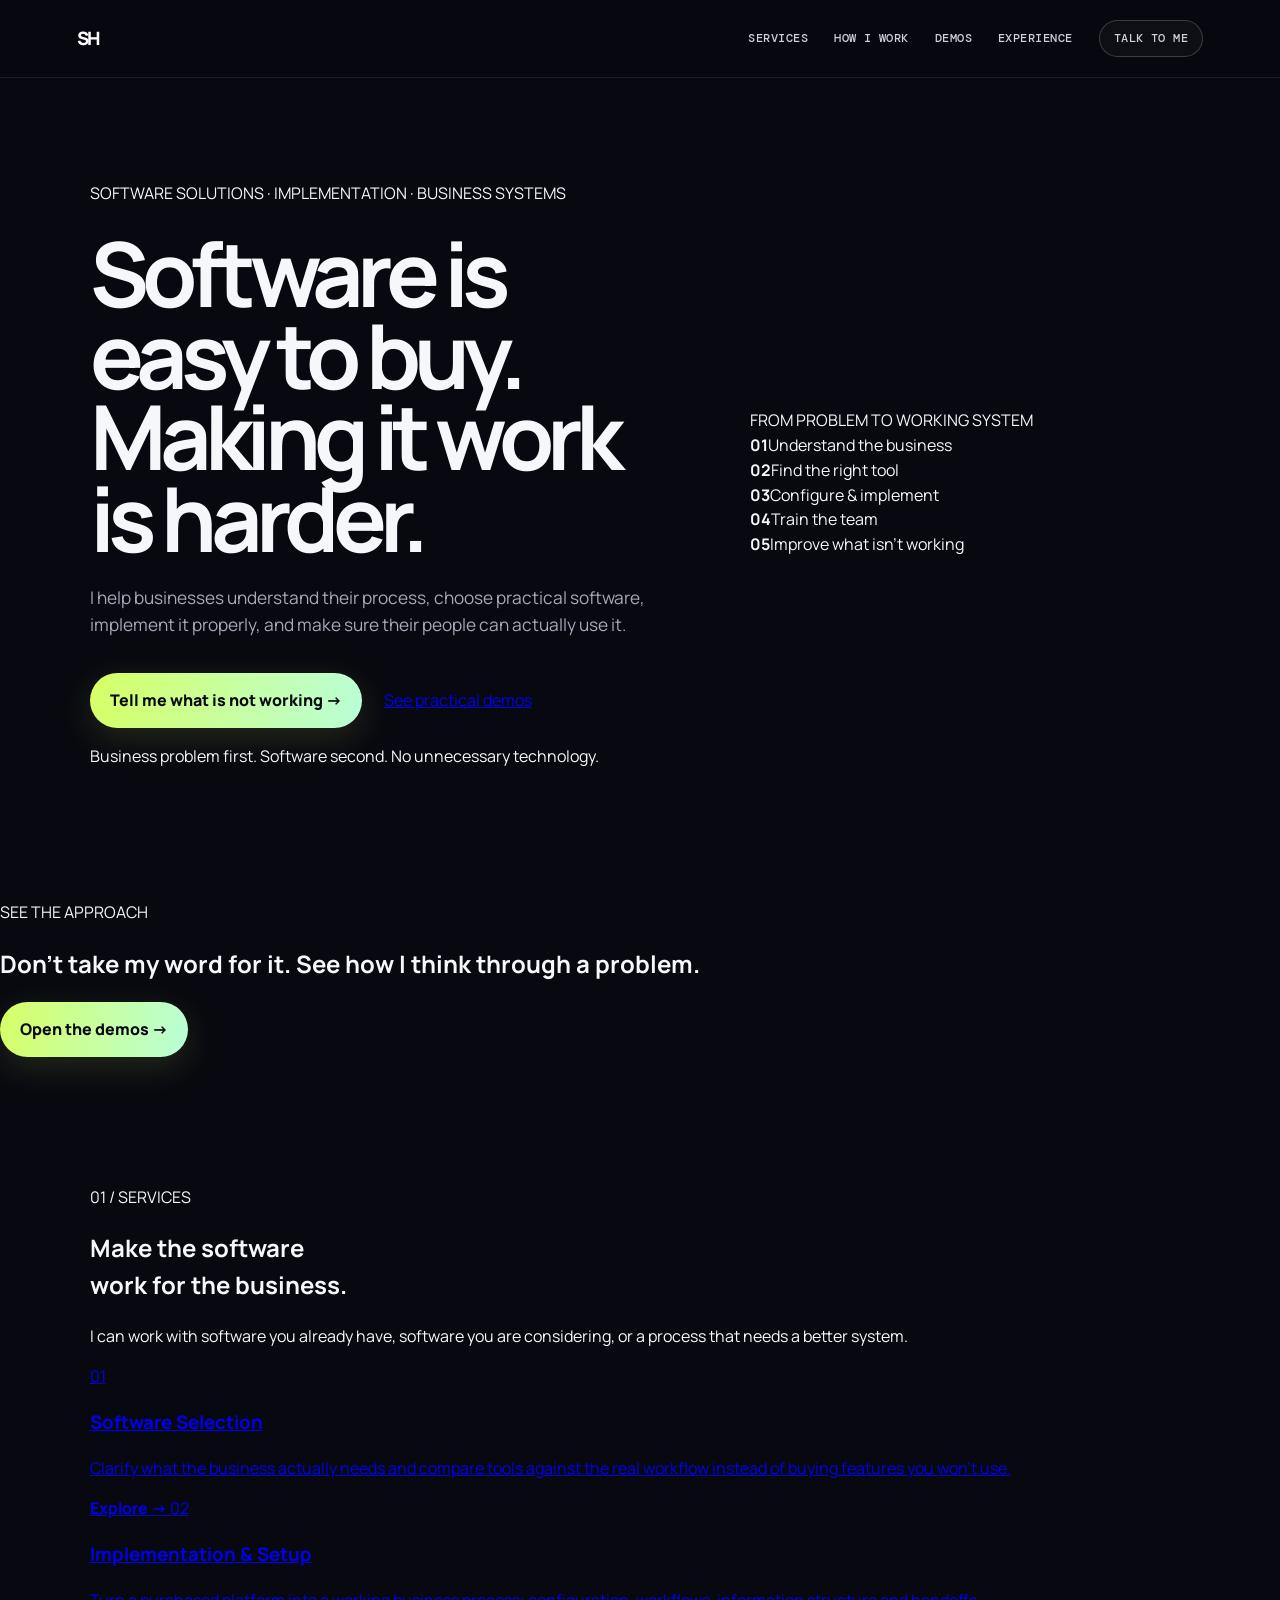
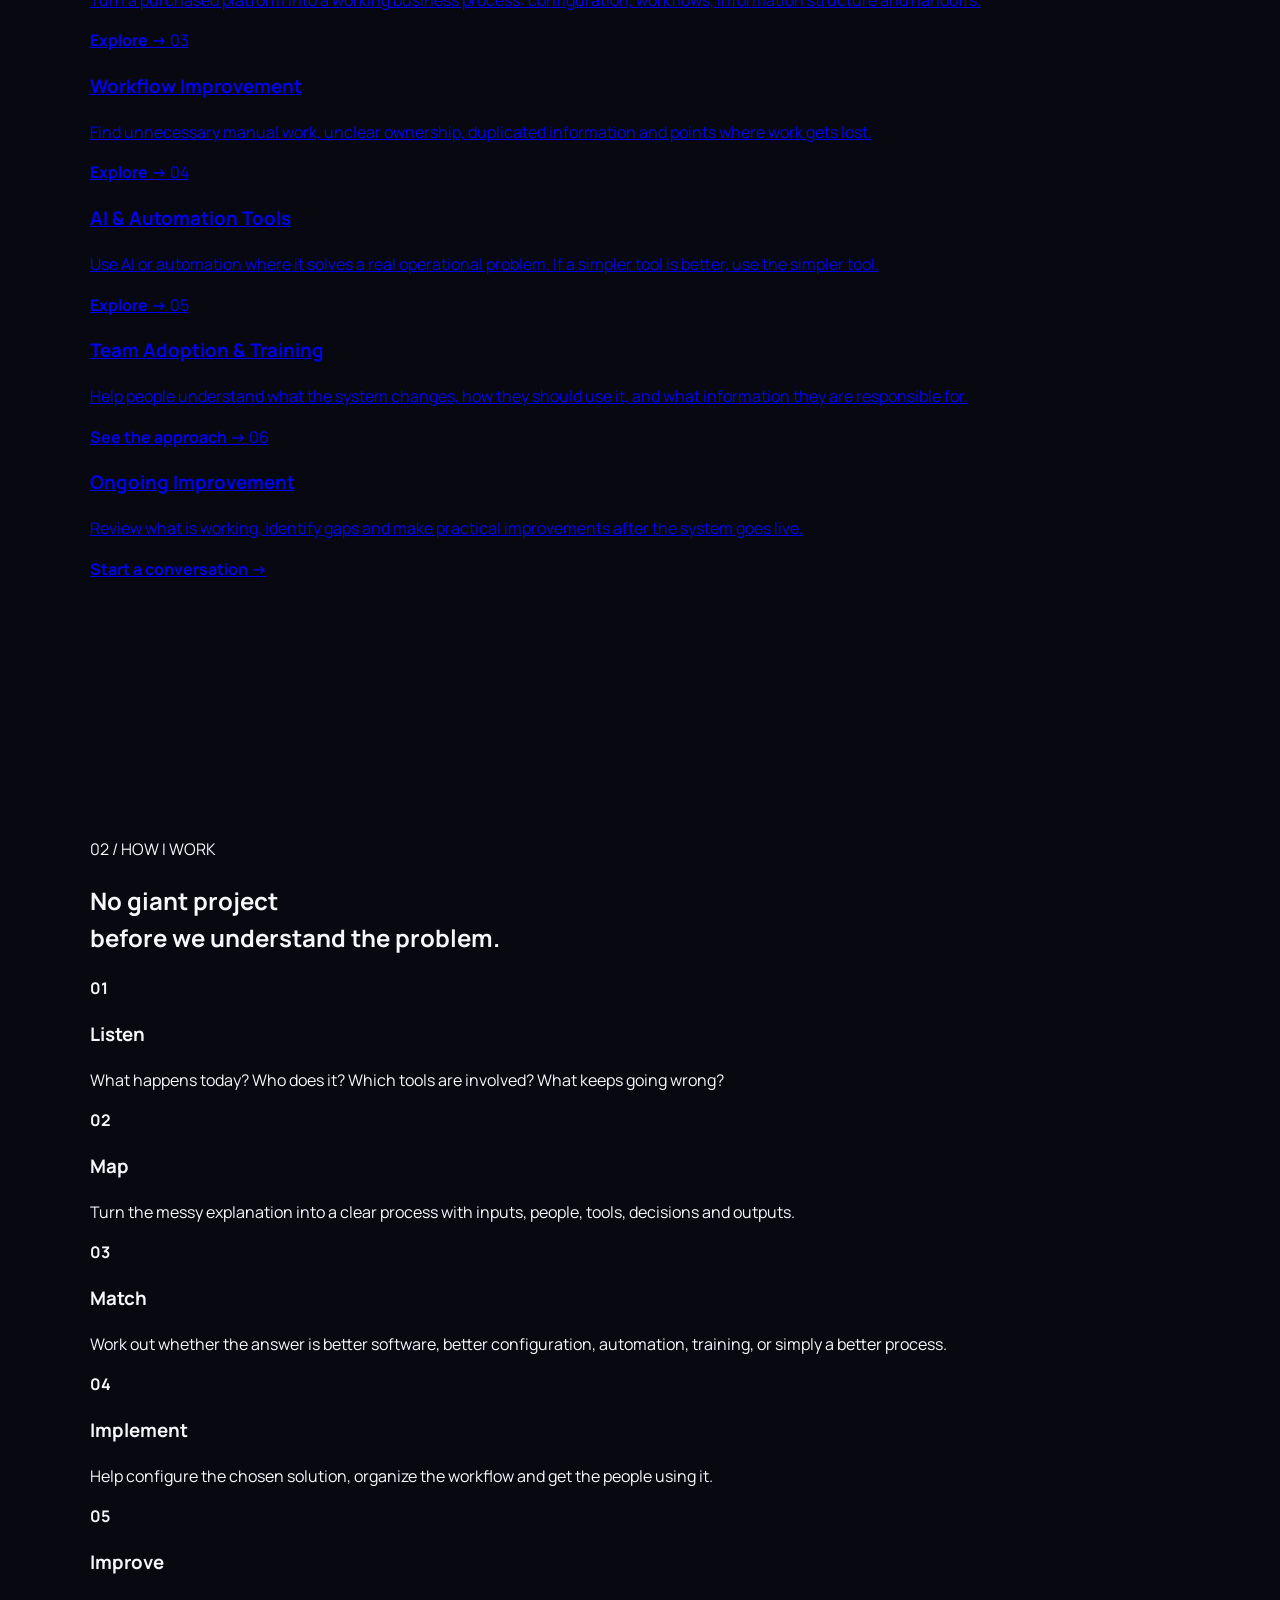
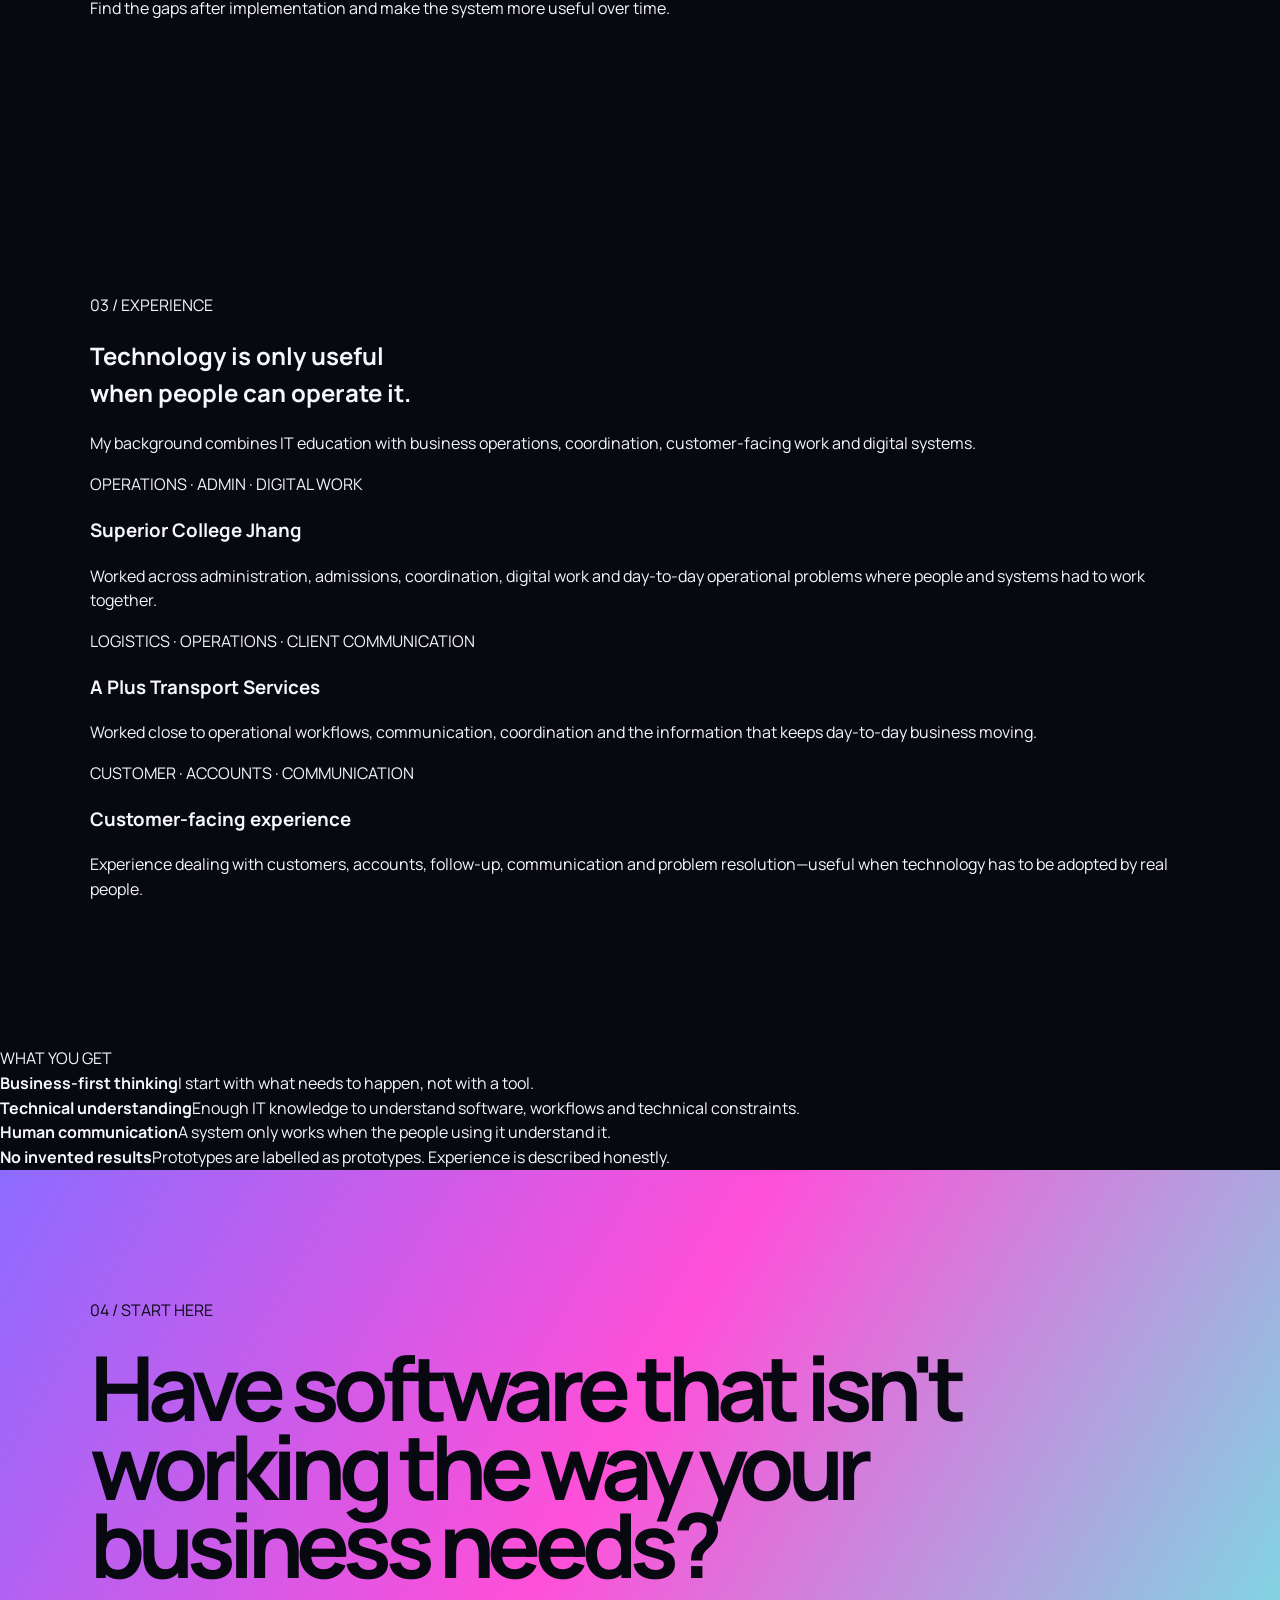
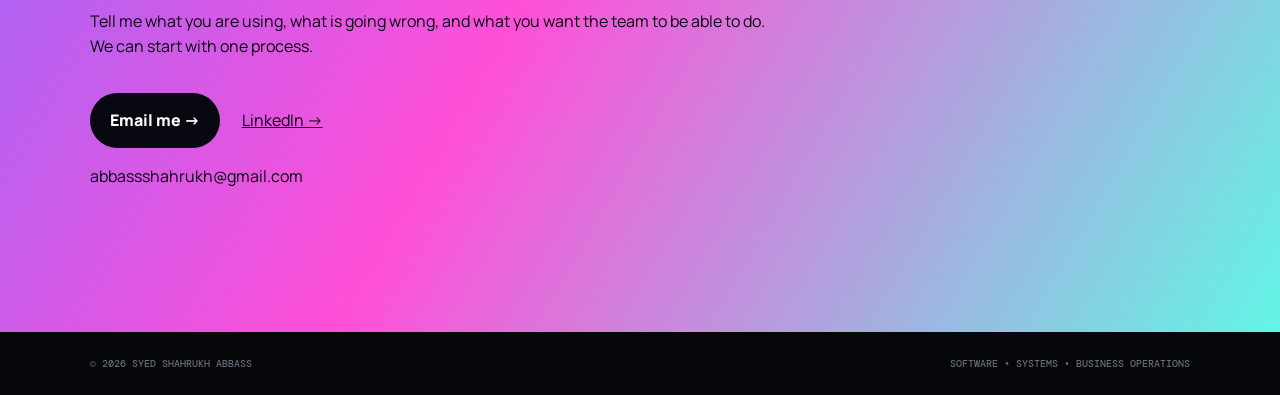
==== commit cdd8aa3a: "Reposition homepage around software solutions and implementation" ====
--- a/index.html
+++ b/index.html
@@ -3,71 +3,173 @@
 <head>
   <meta charset="utf-8">
   <meta name="viewport" content="width=device-width,initial-scale=1">
-  <meta name="description" content="Syed Shahrukh Abbass helps businesses simplify repetitive work with practical AI, automation and digital systems.">
-  <meta name="theme-color" content="#0a0a12">
-  <title>Syed Shahrukh Abbass — AI, Automation & Business Systems</title>
+  <meta name="description" content="Syed Shahrukh Abbass helps businesses choose, implement and improve practical software, SaaS, AI and automation systems.">
+  <meta name="theme-color" content="#0b1020">
+  <title>Syed Shahrukh Abbass — Software Solutions & Business Systems</title>
   <link rel="stylesheet" href="styles.css">
+  <script async src="https://pagead2.googlesyndication.com/pagead/js/adsbygoogle.js?client=ca-pub-8373525167978329" crossorigin="anonymous"></script>
 </head>
 <body>
-  <div class="aurora aurora-one"></div><div class="aurora aurora-two"></div>
   <header class="nav">
-    <a class="brand" href="#top"><span>SH</span><i>•</i></a>
+    <a class="brand" href="#top" aria-label="Syed Shahrukh Abbass home">SH</a>
     <nav>
-      <a href="#solutions">Solutions</a><a href="#how">How it works</a><a href="demos.html">Demos</a><a href="#about">About</a>
-      <a class="nav-cta" href="#contact">Start with a problem</a>
+      <a href="#services">Services</a>
+      <a href="#how">How I work</a>
+      <a href="demos.html">Demos</a>
+      <a href="#experience">Experience</a>
+      <a class="nav-cta" href="#contact">Talk to me</a>
     </nav>
   </header>
+
   <main id="top">
     <section class="hero">
       <div class="hero-copy">
-        <div class="pill"><span></span> AI · AUTOMATION · BUSINESS SYSTEMS</div>
-        <h1>Your business has work that takes <em>too much time.</em></h1>
-        <p class="lead">I help businesses simplify repetitive work, improve the way information moves, and build practical systems that give people more time to do the work that actually matters.</p>
-        <div class="actions"><a class="button" href="#solutions">See what I can help with <b>↗</b></a><a class="text-link" href="demos.html">Try the work first <b>↗</b></a></div>
-        <p class="micro">No AI buzzword bingo required. <strong>Bring the annoying part.</strong></p>
+        <div class="eyebrow">SOFTWARE SOLUTIONS · IMPLEMENTATION · BUSINESS SYSTEMS</div>
+        <h1>Software is easy to buy.<br><span>Making it work is harder.</span></h1>
+        <p class="lead">I help businesses understand their process, choose practical software, implement it properly, and make sure their people can actually use it.</p>
+        <div class="actions">
+          <a class="button" href="#contact">Tell me what is not working →</a>
+          <a class="secondary-button" href="demos.html">See practical demos</a>
+        </div>
+        <p class="trust">Business problem first. Software second. No unnecessary technology.</p>
       </div>
-      <div class="hero-visual">
-        <div class="visual-glow"></div>
-        <div class="orbit orbit-a"></div><div class="orbit orbit-b"></div>
-        <div class="glass-core"><small>THE SIMPLE MODEL</small><strong>PROBLEM</strong><span>↓</span><strong>PROCESS</strong><span>↓</span><strong>SOLUTION</strong><span>↓</span><b>RESULT</b></div>
+      <div class="hero-panel">
+        <div class="panel-label">FROM PROBLEM TO WORKING SYSTEM</div>
+        <div class="flow">
+          <div><b>01</b><span>Understand the business</span></div>
+          <div><b>02</b><span>Find the right tool</span></div>
+          <div><b>03</b><span>Configure & implement</span></div>
+          <div><b>04</b><span>Train the team</span></div>
+          <div><b>05</b><span>Improve what isn't working</span></div>
+        </div>
       </div>
     </section>
 
-    <section class="proof-strip"><span>USEFUL BEFORE IMPRESSIVE</span><span>HUMAN PROBLEM FIRST</span><span>TECHNOLOGY WITH A REASON</span><span>NO FAKE RESULTS</span></section>
+    <section class="demo-banner">
+      <div>
+        <div class="eyebrow">SEE THE APPROACH</div>
+        <h2>Don't take my word for it. <span>See how I think through a problem.</span></h2>
+      </div>
+      <a class="button dark-button" href="demos.html">Open the demos →</a>
+    </section>
 
-    <section id="solutions" class="section">
-      <div class="section-intro"><div class="kicker">01 / WHAT I CAN BUILD</div><h2>Less repetitive work.<br><em>More useful work.</em></h2><p>You don't need to know which tool you need. Describe the problem; I’ll look at the process and work out what should change.</p></div>
-      <div class="bento">
-        <article class="card card-large gradient-a"><div class="card-number">01</div><div><div class="card-icon">✦</div><h3>AI Customer Support</h3><p>Answer common questions faster, use your company information, capture useful details and hand unusual cases to a person.</p><span class="card-link">CUSTOMER EXPERIENCE →</span></div></article>
-        <article class="card gradient-b"><div class="card-number">02</div><div><div class="card-icon">↗</div><h3>AI Lead Manager</h3><p>Turn enquiries into organized leads, priorities, follow-ups and next actions.</p><span class="card-link">LEADS →</span></div></article>
-        <article class="card gradient-c"><div class="card-number">03</div><div><div class="card-icon">▣</div><h3>AI Document → Action</h3><p>Turn messy PDFs, applications, quotations, emails or forms into structured information and clear next steps.</p><span class="card-link">INFORMATION →</span></div></article>
-        <article class="card card-wide gradient-d"><div class="card-number">04</div><div><div class="card-icon">◉</div><h3>AI Business Assistant</h3><p>A practical control layer for the work that needs attention: overdue follow-ups, complaints, requests, priorities and daily actions.</p><span class="card-link">BUSINESS OPERATIONS →</span></div></article>
-        <article class="card mini-card"><div class="card-number">05</div><div><h3>And if AI isn't the answer?</h3><p>Good. Sometimes the answer is a cleaner process, a better form, a spreadsheet, a simple dashboard—or doing nothing.</p></div></article>
+    <section id="services" class="section">
+      <div class="section-heading">
+        <div class="eyebrow">01 / SERVICES</div>
+        <div>
+          <h2>Make the software<br><span>work for the business.</span></h2>
+          <p>I can work with software you already have, software you are considering, or a process that needs a better system.</p>
+        </div>
+      </div>
+      <div class="service-grid">
+        <a class="service-card" href="solutions.html#software-selection">
+          <span>01</span>
+          <h3>Software Selection</h3>
+          <p>Clarify what the business actually needs and compare tools against the real workflow instead of buying features you won't use.</p>
+          <b>Explore →</b>
+        </a>
+        <a class="service-card" href="solutions.html#implementation">
+          <span>02</span>
+          <h3>Implementation & Setup</h3>
+          <p>Turn a purchased platform into a working business process: configuration, workflows, information structure and handoffs.</p>
+          <b>Explore →</b>
+        </a>
+        <a class="service-card" href="solutions.html#workflow">
+          <span>03</span>
+          <h3>Workflow Improvement</h3>
+          <p>Find unnecessary manual work, unclear ownership, duplicated information and points where work gets lost.</p>
+          <b>Explore →</b>
+        </a>
+        <a class="service-card" href="solutions.html#automation">
+          <span>04</span>
+          <h3>AI & Automation Tools</h3>
+          <p>Use AI or automation where it solves a real operational problem. If a simpler tool is better, use the simpler tool.</p>
+          <b>Explore →</b>
+        </a>
+        <a class="service-card" href="offer.html">
+          <span>05</span>
+          <h3>Team Adoption & Training</h3>
+          <p>Help people understand what the system changes, how they should use it, and what information they are responsible for.</p>
+          <b>See the approach →</b>
+        </a>
+        <a class="service-card" href="offer.html">
+          <span>06</span>
+          <h3>Ongoing Improvement</h3>
+          <p>Review what is working, identify gaps and make practical improvements after the system goes live.</p>
+          <b>Start a conversation →</b>
+        </a>
       </div>
     </section>
 
-    <section id="how" class="section dark-section">
-      <div class="section-intro"><div class="kicker">02 / HOW IT WORKS</div><h2>Start with the <em>problem.</em></h2><p>The software comes later. First we figure out what is actually happening.</p></div>
-      <div class="steps">
-        <div class="step"><span>01</span><div><b>Understand</b><p>What are people trying to do? Where does the work slow down? What gets repeated?</p></div></div>
-        <div class="step"><span>02</span><div><b>Simplify</b><p>Remove unnecessary steps, clarify ownership and make information easier to find and use.</p></div></div>
-        <div class="step"><span>03</span><div><b>Automate</b><p>Use AI, automation or a digital tool only where it genuinely improves the process.</p></div></div>
-        <div class="step"><span>04</span><div><b>Keep humans in control</b><p>Important decisions stay reviewable. The system should support people, not pretend to replace judgment.</p></div></div>
+    <section id="how" class="section dark">
+      <div class="section-heading">
+        <div class="eyebrow">02 / HOW I WORK</div>
+        <div>
+          <h2>No giant project<br><span>before we understand the problem.</span></h2>
+        </div>
+      </div>
+      <div class="process">
+        <article><b>01</b><h3>Listen</h3><p>What happens today? Who does it? Which tools are involved? What keeps going wrong?</p></article>
+        <article><b>02</b><h3>Map</h3><p>Turn the messy explanation into a clear process with inputs, people, tools, decisions and outputs.</p></article>
+        <article><b>03</b><h3>Match</h3><p>Work out whether the answer is better software, better configuration, automation, training, or simply a better process.</p></article>
+        <article><b>04</b><h3>Implement</h3><p>Help configure the chosen solution, organize the workflow and get the people using it.</p></article>
+        <article><b>05</b><h3>Improve</h3><p>Find the gaps after implementation and make the system more useful over time.</p></article>
       </div>
     </section>
 
-    <section class="section demo-callout">
-      <div class="demo-copy"><div class="kicker">03 / SEE IT BEFORE YOU BUY IT</div><h2>Want to see what this actually looks like?</h2><p>Try small working demonstrations built around common business problems. They are prototypes, not fake client success stories.</p><a class="button" href="demos.html">Open the practical demos ↗</a></div>
-      <div class="demo-stack"><div>EMAIL → TASK <b>✓</b></div><div>LEAD → FOLLOW-UP <b>✓</b></div><div>DOCUMENT → ACTION <b>✓</b></div><div>MEETING → WORK <b>✓</b></div></div>
+    <section id="experience" class="section">
+      <div class="section-heading">
+        <div class="eyebrow">03 / EXPERIENCE</div>
+        <div>
+          <h2>Technology is only useful<br><span>when people can operate it.</span></h2>
+          <p>My background combines IT education with business operations, coordination, customer-facing work and digital systems.</p>
+        </div>
+      </div>
+      <div class="experience-grid">
+        <article class="experience-card">
+          <span>OPERATIONS · ADMIN · DIGITAL WORK</span>
+          <h3>Superior College Jhang</h3>
+          <p>Worked across administration, admissions, coordination, digital work and day-to-day operational problems where people and systems had to work together.</p>
+        </article>
+        <article class="experience-card">
+          <span>LOGISTICS · OPERATIONS · CLIENT COMMUNICATION</span>
+          <h3>A Plus Transport Services</h3>
+          <p>Worked close to operational workflows, communication, coordination and the information that keeps day-to-day business moving.</p>
+        </article>
+        <article class="experience-card">
+          <span>CUSTOMER · ACCOUNTS · COMMUNICATION</span>
+          <h3>Customer-facing experience</h3>
+          <p>Experience dealing with customers, accounts, follow-up, communication and problem resolution—useful when technology has to be adopted by real people.</p>
+        </article>
+      </div>
     </section>
 
-    <section id="about" class="section about-section">
-      <div class="kicker">04 / ABOUT</div><div class="about-grid"><h2>Hi, I'm <em>Shahrukh.</em></h2><div><p class="big">I’m a BS Information Technology graduate with hands-on experience across business operations, customer experience, coordination, digital work and problem solving.</p><p>I’m building deeper capability in AI, automation and digital systems while keeping the business problem at the center. The goal isn't to put AI on everything. It's to make work easier to handle.</p><p class="note">This site shows real experience, practical projects and demonstrations. Where something is a prototype or concept, it is labelled that way.</p></div></div>
+    <section class="proof">
+      <div class="eyebrow">WHAT YOU GET</div>
+      <div class="proof-grid">
+        <div><b>Business-first thinking</b><span>I start with what needs to happen, not with a tool.</span></div>
+        <div><b>Technical understanding</b><span>Enough IT knowledge to understand software, workflows and technical constraints.</span></div>
+        <div><b>Human communication</b><span>A system only works when the people using it understand it.</span></div>
+        <div><b>No invented results</b><span>Prototypes are labelled as prototypes. Experience is described honestly.</span></div>
+      </div>
     </section>
 
-    <section id="contact" class="contact"><div class="kicker">05 / START WITH A PROBLEM</div><h2>Something in your business is taking too much time?</h2><p>Tell me what is happening. You don't need a polished brief, technical vocabulary or a 47-slide presentation. We can start with the annoying part.</p><div class="actions"><a class="button" href="mailto:abbassshahrukh@gmail.com?subject=Start%20with%20a%20business%20problem">Email me ↗</a><a class="text-link" href="https://www.linkedin.com/in/syed-shahrukh-abbass-2b3361137/">LinkedIn ↗</a><a class="text-link" href="https://github.com/abbassshahrukh-cmd">GitHub ↗</a></div><small>abbassshahrukh@gmail.com</small></section>
+    <section id="contact" class="contact">
+      <div class="eyebrow">04 / START HERE</div>
+      <h2>Have software that isn't working the way your business needs?</h2>
+      <p>Tell me what you are using, what is going wrong, and what you want the team to be able to do. We can start with one process.</p>
+      <div class="actions">
+        <a class="button" href="mailto:abbassshahrukh@gmail.com?subject=Software%20or%20workflow%20problem">Email me →</a>
+        <a class="secondary-button light" href="https://www.linkedin.com/in/syed-shahrukh-abbass-2b3361137/">LinkedIn →</a>
+      </div>
+      <p class="contact-email">abbassshahrukh@gmail.com</p>
+    </section>
   </main>
-  <footer><span>© 2026 Syed Shahrukh Abbass</span><span>Build useful. Keep humans in control.</span></footer>
+
+  <footer>
+    <span>© 2026 Syed Shahrukh Abbass</span>
+    <span>Software • Systems • Business Operations</span>
+  </footer>
   <script src="script.js"></script>
 </body>
 </html>
--- a/styles.css
+++ b/styles.css
@@ -1,2 +1,2 @@
 @import url('https://fonts.googleapis.com/css2?family=DM+Mono:wght@400;500&family=Manrope:wght@400;500;600;700;800&display=swap');
-:root{--bg:#0b0d12;--paper:#f3f1eb;--ink:#101218;--muted:#747781;--line:#d7d5cf;--acid:#d8ff55;--card:#14171e;--white:#fff}*{box-sizing:border-box}html{scroll-behavior:smooth}body{margin:0;background:var(--paper);color:var(--ink);font-family:Manrope,system-ui,sans-serif;line-height:1.55}.grain{position:fixed;inset:0;pointer-events:none;opacity:.035;background-image:url("data:image/svg+xml,%3Csvg viewBox='0 0 180 180' xmlns='http://www.w3.org/2000/svg'%3E%3Cfilter id='n'%3E%3CfeTurbulence type='fractalNoise' baseFrequency='.9' numOctaves='4' stitchTiles='stitch'/%3E%3C/filter%3E%3Crect width='100%25' height='100%25' filter='url(%23n)'/%3E%3C/svg%3E")}.nav{height:76px;padding:0 6vw;display:flex;align-items:center;justify-content:space-between;border-bottom:1px solid #0001;background:#f3f1ebee;backdrop-filter:blur(12px);position:sticky;top:0;z-index:10}.brand{font-weight:800;font-size:1.15rem;color:var(--ink);text-decoration:none;letter-spacing:-.08em}.brand span{color:#777}.nav nav{display:flex;align-items:center;gap:26px}.nav nav a,.text-link{font:500 .78rem 'DM Mono',monospace;text-transform:uppercase;letter-spacing:.03em;color:inherit;text-decoration:none}.nav-cta{border:1px solid var(--ink);padding:10px 14px;border-radius:999px}.hero{min-height:calc(100vh - 76px);padding:9vw 7vw 8vw;display:grid;grid-template-columns:1.5fr .7fr;gap:7vw;align-items:center;background:var(--bg);color:var(--white)}.eyebrow,.tag,small{font:500 .69rem 'DM Mono',monospace;letter-spacing:.08em;text-transform:uppercase}.eyebrow{color:#999}.hero h1{font-size:clamp(3.4rem,7.4vw,8.2rem);line-height:.91;letter-spacing:-.075em;max-width:1050px;margin:25px 0}.hero h1 em{font-style:normal;color:var(--acid)}.lead{max-width:680px;color:#b5b8c0;font-size:1.1rem}.actions{display:flex;gap:24px;align-items:center;margin-top:34px}.button{background:var(--acid);color:#0b0d12;text-decoration:none;font-weight:800;padding:15px 20px;border-radius:999px;display:inline-block}.hero .text-link{color:#fff}.hero-card{border:1px solid #ffffff22;border-radius:28px;padding:30px;min-height:330px;display:flex;flex-direction:column;justify-content:flex-end;position:relative;overflow:hidden;background:linear-gradient(145deg,#151922,#0e1015)}.hero-card p{color:#8e939d;font:500 .7rem 'DM Mono',monospace;text-transform:uppercase}.hero-card strong{font-size:3rem;line-height:.88;letter-spacing:-.06em;position:relative}.hero-card span{color:#999;margin-top:20px;max-width:220px;font-size:.8rem}.orb{position:absolute;width:220px;height:220px;border-radius:50%;right:-50px;top:-45px;background:radial-gradient(circle at 35% 35%,var(--acid),#778a21 30%,#151922 70%);filter:blur(1px);opacity:.9}.statement{padding:9vw 7vw;border-bottom:1px solid var(--line)}.statement p{font-size:clamp(2rem,4vw,4.6rem);line-height:1.02;letter-spacing:-.06em;max-width:1050px;margin:0}.statement strong{background:var(--ink);color:var(--acid);padding:0 .08em}.section{padding:9vw 7vw}.section-head{display:grid;grid-template-columns:70px 1fr 1fr;gap:30px;margin-bottom:55px;align-items:start}.section-head>span{font:500 .75rem 'DM Mono',monospace;color:#888}.section-head h2{font-size:clamp(2.2rem,4.2vw,5rem);line-height:.95;letter-spacing:-.065em;margin:0}.section-head p{color:var(--muted);max-width:480px;margin:0}.work-grid{display:grid;grid-template-columns:1fr 1fr;gap:2px;background:var(--ink);border:2px solid var(--ink)}.work-card{background:var(--paper);padding:40px;min-height:330px}.work-card.featured{background:var(--ink);color:var(--white)}.work-card .tag{color:#888}.featured .tag{color:var(--acid)}.work-card h3{font-size:2.1rem;letter-spacing:-.05em;margin:60px 0 14px}.work-card p{color:#777;max-width:550px}.featured p{color:#a8abb3}.chips{display:flex;flex-wrap:wrap;gap:8px;margin-top:24px}.chips span{border:1px solid #0002;border-radius:999px;padding:6px 10px;font:500 .65rem 'DM Mono',monospace}.featured .chips span{border-color:#fff2}.dark-section{background:var(--bg);color:var(--white)}.dark-section .section-head p{color:#8e939d}.cap-grid{display:grid;grid-template-columns:repeat(3,1fr);gap:1px;background:#ffffff18}.cap-grid>div{padding:30px;background:var(--bg);min-height:210px}.cap-grid b{font-size:1.15rem}.cap-grid p{color:#999;font-size:.9rem}.cert-grid{display:grid;grid-template-columns:repeat(4,1fr);gap:12px}.cert{padding:24px;border:1px solid var(--line);min-height:190px;transition:.2s}.cert:hover{transform:translateY(-4px);background:#fff}.cert small{color:#888}.cert h3{font-size:1.05rem;line-height:1.2;margin:25px 0 12px;letter-spacing:-.03em}.cert p{font-size:.8rem;color:#888}.note{font-size:.75rem;color:#999;margin-top:25px}.project-section{background:#deddd7}.project{display:grid;grid-template-columns:100px 1fr;gap:35px;padding:45px 0;border-top:1px solid #0003}.project-number{font:500 1rem 'DM Mono',monospace}.project h3{font-size:3rem;line-height:1;margin:12px 0}.project p{max-width:800px;color:#555}.about{display:grid;grid-template-columns:1fr 1fr;gap:8vw}.about .section-head{display:block}.about .section-head>span{display:block;margin-bottom:30px}.about-copy{font-size:1.3rem;letter-spacing:-.02em}.about-copy .small{font-size:.82rem;color:#888;margin-top:45px}.contact{background:var(--acid);padding:10vw 7vw}.contact h2{font-size:clamp(3rem,7vw,8rem);line-height:.88;letter-spacing:-.075em;max-width:950px;margin:25px 0}.contact p:not(.eyebrow){max-width:620px}.contact .text-link{color:var(--ink)}footer{background:var(--bg);color:#777;padding:25px 7vw;display:flex;justify-content:space-between;font:500 .65rem 'DM Mono',monospace;text-transform:uppercase}@media(max-width:850px){.nav{padding:0 5vw}.nav nav a:not(.nav-cta){display:none}.hero{grid-template-columns:1fr;padding:18vw 6vw}.hero-card{min-height:260px}.section,.statement{padding:18vw 6vw}.section-head{grid-template-columns:40px 1fr}.section-head p{grid-column:2}.work-grid,.cap-grid{grid-template-columns:1fr}.cert-grid{grid-template-columns:1fr 1fr}.about{grid-template-columns:1fr}.project{grid-template-columns:45px 1fr}.project h3{font-size:2rem}}@media(max-width:520px){.cert-grid{grid-template-columns:1fr}.hero h1{font-size:3.6rem}.actions{flex-wrap:wrap}.contact h2{font-size:3.6rem}}
+:root{--bg:#080910;--panel:#11131d;--panel2:#171a27;--text:#f6f7fb;--muted:#a5a9b8;--line:#ffffff18;--pink:#ff4fd8;--purple:#8d6bff;--blue:#55b7ff;--cyan:#62f5e5;--lime:#d7ff65;--ink:#10111a;--paper:#f6f7fb}*{box-sizing:border-box}html{scroll-behavior:smooth}body{margin:0;background:var(--bg);color:var(--text);font-family:Manrope,system-ui,sans-serif;line-height:1.55;overflow-x:hidden}.aurora{position:fixed;width:520px;height:520px;border-radius:50%;filter:blur(100px);opacity:.16;pointer-events:none;z-index:-1}.aurora-one{background:var(--pink);top:-220px;left:-140px}.aurora-two{background:var(--blue);right:-180px;top:38vh}.nav{height:78px;padding:0 6vw;display:flex;align-items:center;justify-content:space-between;position:sticky;top:0;z-index:20;background:#080910cc;border-bottom:1px solid var(--line);backdrop-filter:blur(20px)}.brand{font-weight:800;font-size:1.15rem;letter-spacing:-.08em;color:#fff;text-decoration:none}.brand i{font-style:normal;color:var(--cyan);margin-left:4px}.nav nav{display:flex;align-items:center;gap:26px}.nav nav a,.text-link{font:500 .72rem 'DM Mono',monospace;text-transform:uppercase;letter-spacing:.04em;color:#cdd0da;text-decoration:none}.nav nav a:hover,.text-link:hover{color:#fff}.nav-cta{border:1px solid #ffffff30;padding:10px 14px;border-radius:999px;background:#ffffff08}.hero{min-height:calc(100vh - 78px);padding:8vw 7vw 9vw;display:grid;grid-template-columns:1.15fr .85fr;gap:5vw;align-items:center;position:relative}.hero-copy{position:relative;z-index:2}.pill{display:inline-flex;align-items:center;gap:9px;border:1px solid var(--line);background:#ffffff08;border-radius:999px;padding:8px 12px;color:#c9ccda;font:500 .65rem 'DM Mono',monospace;letter-spacing:.06em}.pill span{width:7px;height:7px;border-radius:50%;background:var(--cyan);box-shadow:0 0 14px var(--cyan)}.hero h1{font-size:clamp(3.3rem,7vw,7.7rem);line-height:.91;letter-spacing:-.075em;max-width:1000px;margin:27px 0}.hero h1 em,.section-intro h2 em,.about-grid h2 em{font-style:normal;background:linear-gradient(90deg,var(--pink),var(--purple),var(--cyan));-webkit-background-clip:text;background-clip:text;color:transparent}.lead{max-width:720px;color:var(--muted);font-size:1.08rem}.actions{display:flex;gap:22px;align-items:center;flex-wrap:wrap;margin-top:34px}.button{display:inline-block;text-decoration:none;font-weight:800;color:#080910;background:linear-gradient(100deg,var(--lime),#b9ffd8);padding:15px 20px;border-radius:999px;box-shadow:0 10px 35px #d7ff6522}.button b,.text-link b{margin-left:5px}.micro{margin-top:22px;color:#74798a;font-size:.8rem}.micro strong{color:#aeb2c0}.hero-visual{min-height:520px;position:relative;display:grid;place-items:center}.visual-glow{position:absolute;width:320px;height:320px;border-radius:50%;background:radial-gradient(circle,var(--purple),var(--pink) 35%,transparent 70%);filter:blur(18px);opacity:.55}.orbit{position:absolute;border:1px solid #ffffff18;border-radius:50%;transform:rotate(-20deg)}.orbit-a{width:430px;height:250px}.orbit-b{width:280px;height:440px;transform:rotate(55deg)}.glass-core{width:270px;padding:27px;border:1px solid #ffffff2b;border-radius:30px;background:linear-gradient(145deg,#ffffff14,#ffffff05);backdrop-filter:blur(22px);box-shadow:0 25px 90px #0008;text-align:left;position:relative}.glass-core:before{content:'';position:absolute;inset:0;border-radius:30px;background:linear-gradient(135deg,#ff4fd814,transparent 45%,#62f5e514);pointer-events:none}.glass-core small{display:block;color:#888fa2;font:500 .62rem 'DM Mono',monospace;margin-bottom:22px}.glass-core strong,.glass-core b{display:block;font-size:1.5rem;letter-spacing:-.04em}.glass-core b{color:var(--cyan)}.glass-core span{display:block;color:#777d90;font-size:.8rem;margin:3px 0}.proof-strip{display:flex;justify-content:space-between;gap:20px;flex-wrap:wrap;padding:19px 7vw;border-top:1px solid var(--line);border-bottom:1px solid var(--line);color:#777c8c;font:500 .61rem 'DM Mono',monospace;letter-spacing:.06em}.section{padding:10vw 7vw}.section-intro{display:grid;grid-template-columns:70px 1fr 1fr;gap:30px;align-items:start;margin-bottom:55px}.kicker{color:#808697;font:500 .66rem 'DM Mono',monospace;letter-spacing:.08em;text-transform:uppercase}.section-intro .kicker{grid-column:1}.section-intro h2{grid-column:2;font-size:clamp(2.8rem,5.5vw,6rem);line-height:.94;letter-spacing:-.07em;margin:0}.section-intro p{grid-column:3;color:var(--muted);max-width:480px;margin:0}.bento{display:grid;grid-template-columns:1fr 1fr 1fr;gap:14px}.card{min-height:320px;border:1px solid var(--line);border-radius:28px;padding:28px;display:flex;flex-direction:column;justify-content:space-between;overflow:hidden;position:relative;background:#ffffff07;backdrop-filter:blur(18px);transition:transform .25s ease,border-color .25s ease}.card:hover{transform:translateY(-6px);border-color:#ffffff35}.card-large{grid-column:span 2;min-height:390px}.card-wide{grid-column:span 2;min-height:270px}.gradient-a{background:radial-gradient(circle at 85% 20%,#ff4fd82b,transparent 35%),#ffffff08}.gradient-b{background:radial-gradient(circle at 80% 15%,#8d6bff35,transparent 38%),#ffffff08}.gradient-c{background:radial-gradient(circle at 75% 20%,#55b7ff32,transparent 40%),#ffffff08}.gradient-d{background:radial-gradient(circle at 75% 20%,#62f5e52b,transparent 40%),#ffffff08}.card-number{color:#72788a;font:500 .65rem 'DM Mono',monospace}.card-icon{font-size:1.5rem;color:#fff;margin-bottom:35px}.card h3{font-size:clamp(1.7rem,2.7vw,3rem);line-height:1;letter-spacing:-.06em;margin:0 0 12px}.card p{color:#a6aab9;max-width:620px;margin:0}.card-link{display:inline-block;margin-top:28px;color:#888ea0;font:500 .61rem 'DM Mono',monospace;letter-spacing:.05em}.mini-card{background:linear-gradient(145deg,#ffffff0b,#ffffff03)}.mini-card h3{font-size:1.35rem}.dark-section{background:#0b0c13;border-top:1px solid var(--line);border-bottom:1px solid var(--line)}.steps{border-top:1px solid var(--line)}.step{display:grid;grid-template-columns:80px 1fr;gap:35px;padding:34px 0;border-bottom:1px solid var(--line)}.step>span{color:#666d80;font:500 .75rem 'DM Mono',monospace}.step b{font-size:1.55rem;letter-spacing:-.04em}.step p{color:#969bad;max-width:720px;margin:8px 0 0}.demo-callout{display:grid;grid-template-columns:1.2fr .8fr;gap:8vw;align-items:center;background:linear-gradient(135deg,#151022,#0c111b)}.demo-copy h2{font-size:clamp(2.7rem,5vw,5.5rem);line-height:.94;letter-spacing:-.07em;max-width:760px;margin:25px 0}.demo-copy p{color:#9fa4b5;max-width:650px;margin-bottom:30px}.demo-stack{display:grid;gap:10px}.demo-stack div{padding:19px 20px;border:1px solid var(--line);border-radius:16px;background:#ffffff08;color:#b9bdc9;font:500 .68rem 'DM Mono',monospace;display:flex;justify-content:space-between}.demo-stack b{color:var(--cyan)}.about-section{background:var(--paper);color:var(--ink)}.about-section .kicker{color:#777}.about-grid{display:grid;grid-template-columns:1fr 1fr;gap:8vw;margin-top:35px}.about-grid h2{font-size:clamp(3rem,6vw,6.5rem);line-height:.9;letter-spacing:-.075em;margin:0}.about-grid .big{font-size:1.35rem;letter-spacing:-.025em}.about-grid p{max-width:680px}.about-grid .note{font-size:.8rem;color:#737785;margin-top:35px}.contact{padding:10vw 7vw;background:linear-gradient(120deg,var(--purple),var(--pink) 45%,var(--cyan));color:#080910}.contact .kicker{color:#252637}.contact h2{font-size:clamp(3rem,7vw,8rem);line-height:.88;letter-spacing:-.075em;max-width:1050px;margin:25px 0}.contact p{max-width:680px}.contact .button{background:#080910;color:#fff;box-shadow:none}.contact .text-link{color:#080910}.contact small{display:block;margin-top:25px;font:500 .7rem 'DM Mono',monospace}.contact a{color:inherit}footer{display:flex;justify-content:space-between;gap:20px;padding:25px 7vw;background:#06070b;color:#666b7a;font:500 .61rem 'DM Mono',monospace;text-transform:uppercase}@media(max-width:900px){.nav{padding:0 5vw}.nav nav a:not(.nav-cta){display:none}.hero{grid-template-columns:1fr;padding:17vw 6vw 13vw}.hero-visual{min-height:390px}.section{padding:17vw 6vw}.section-intro{grid-template-columns:40px 1fr}.section-intro p{grid-column:2;margin-top:18px}.bento{grid-template-columns:1fr}.card-large,.card-wide{grid-column:span 1}.demo-callout{grid-template-columns:1fr}.about-grid{grid-template-columns:1fr}.proof-strip{padding:18px 6vw}.contact{padding:18vw 6vw}}@media(max-width:520px){.nav-cta{font-size:.6rem!important;padding:9px 10px!important}.hero h1{font-size:3.65rem}.hero-visual{min-height:330px}.glass-core{width:235px}.orbit-a{width:330px}.orbit-b{height:330px;width:230px}.section-intro h2{font-size:3rem}.step{grid-template-columns:42px 1fr;gap:15px}.card{min-height:300px;padding:23px}.contact h2{font-size:3.6rem}footer{flex-direction:column}}
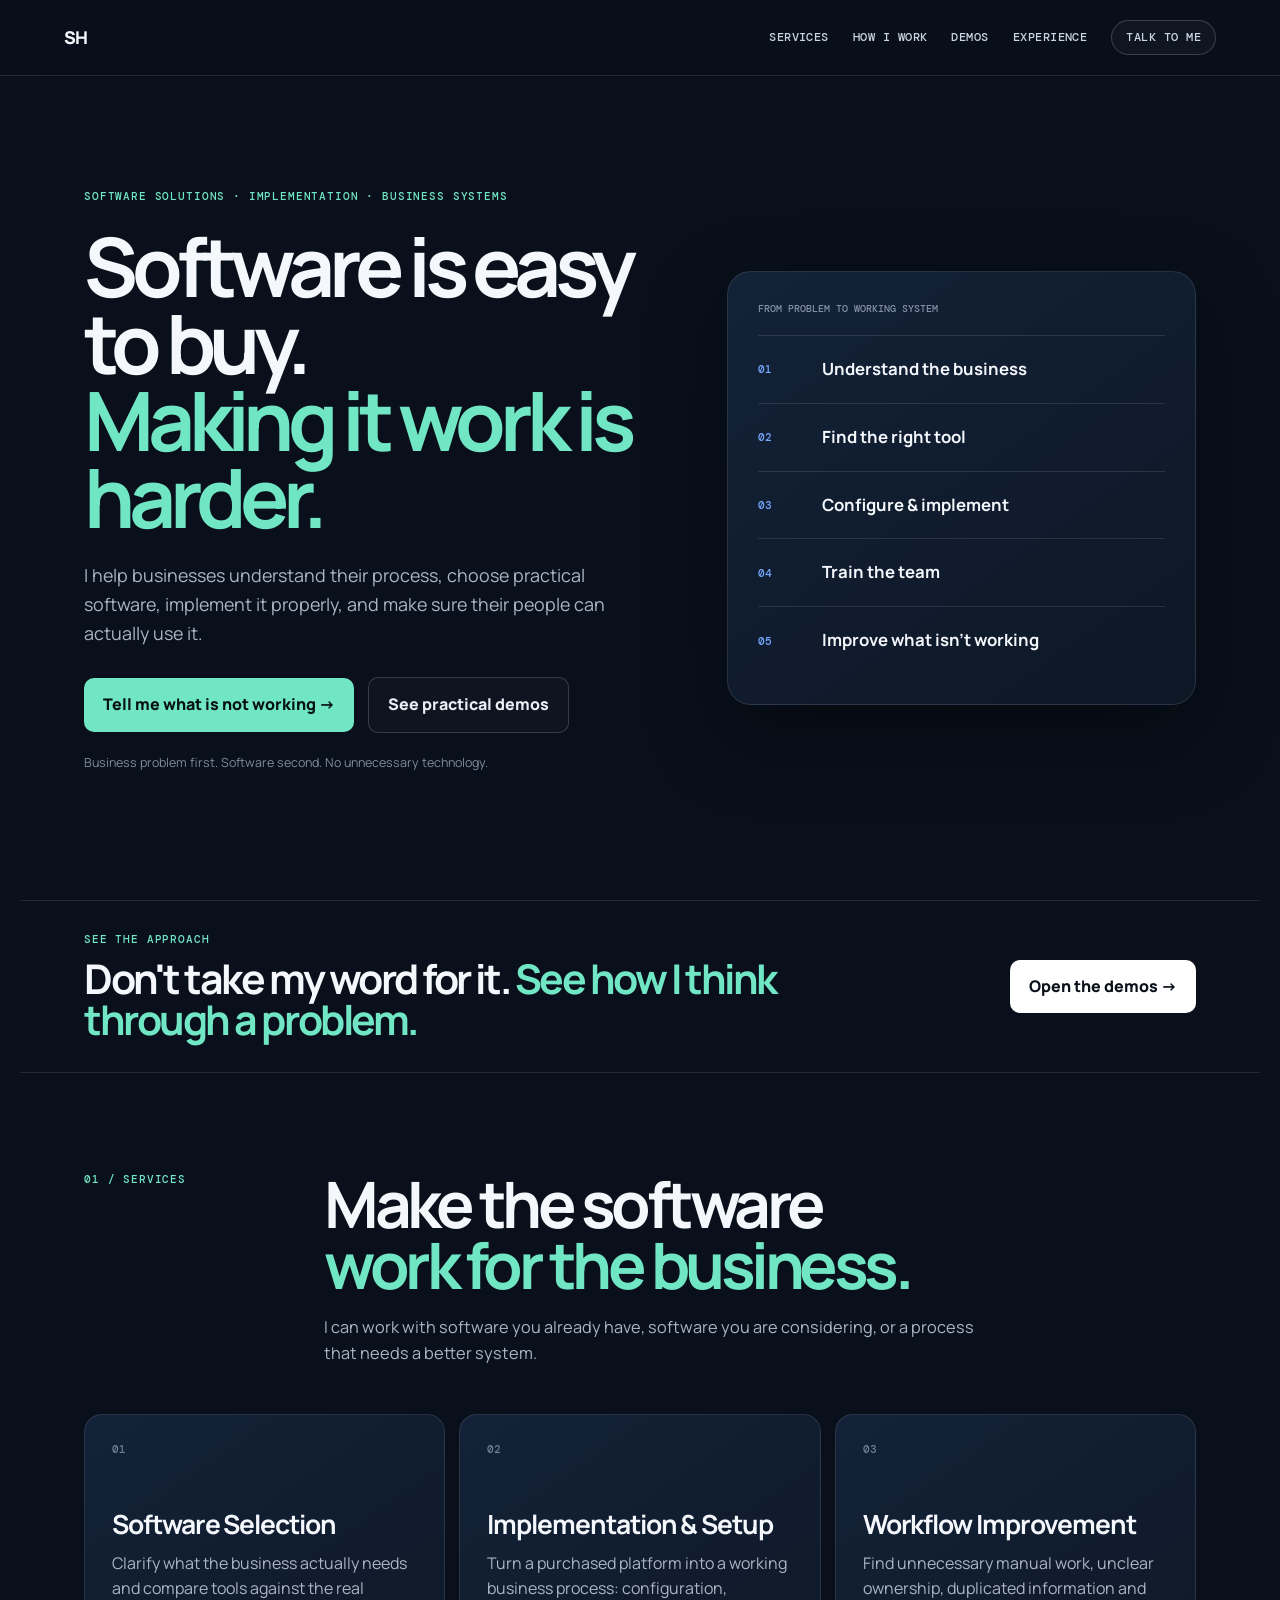
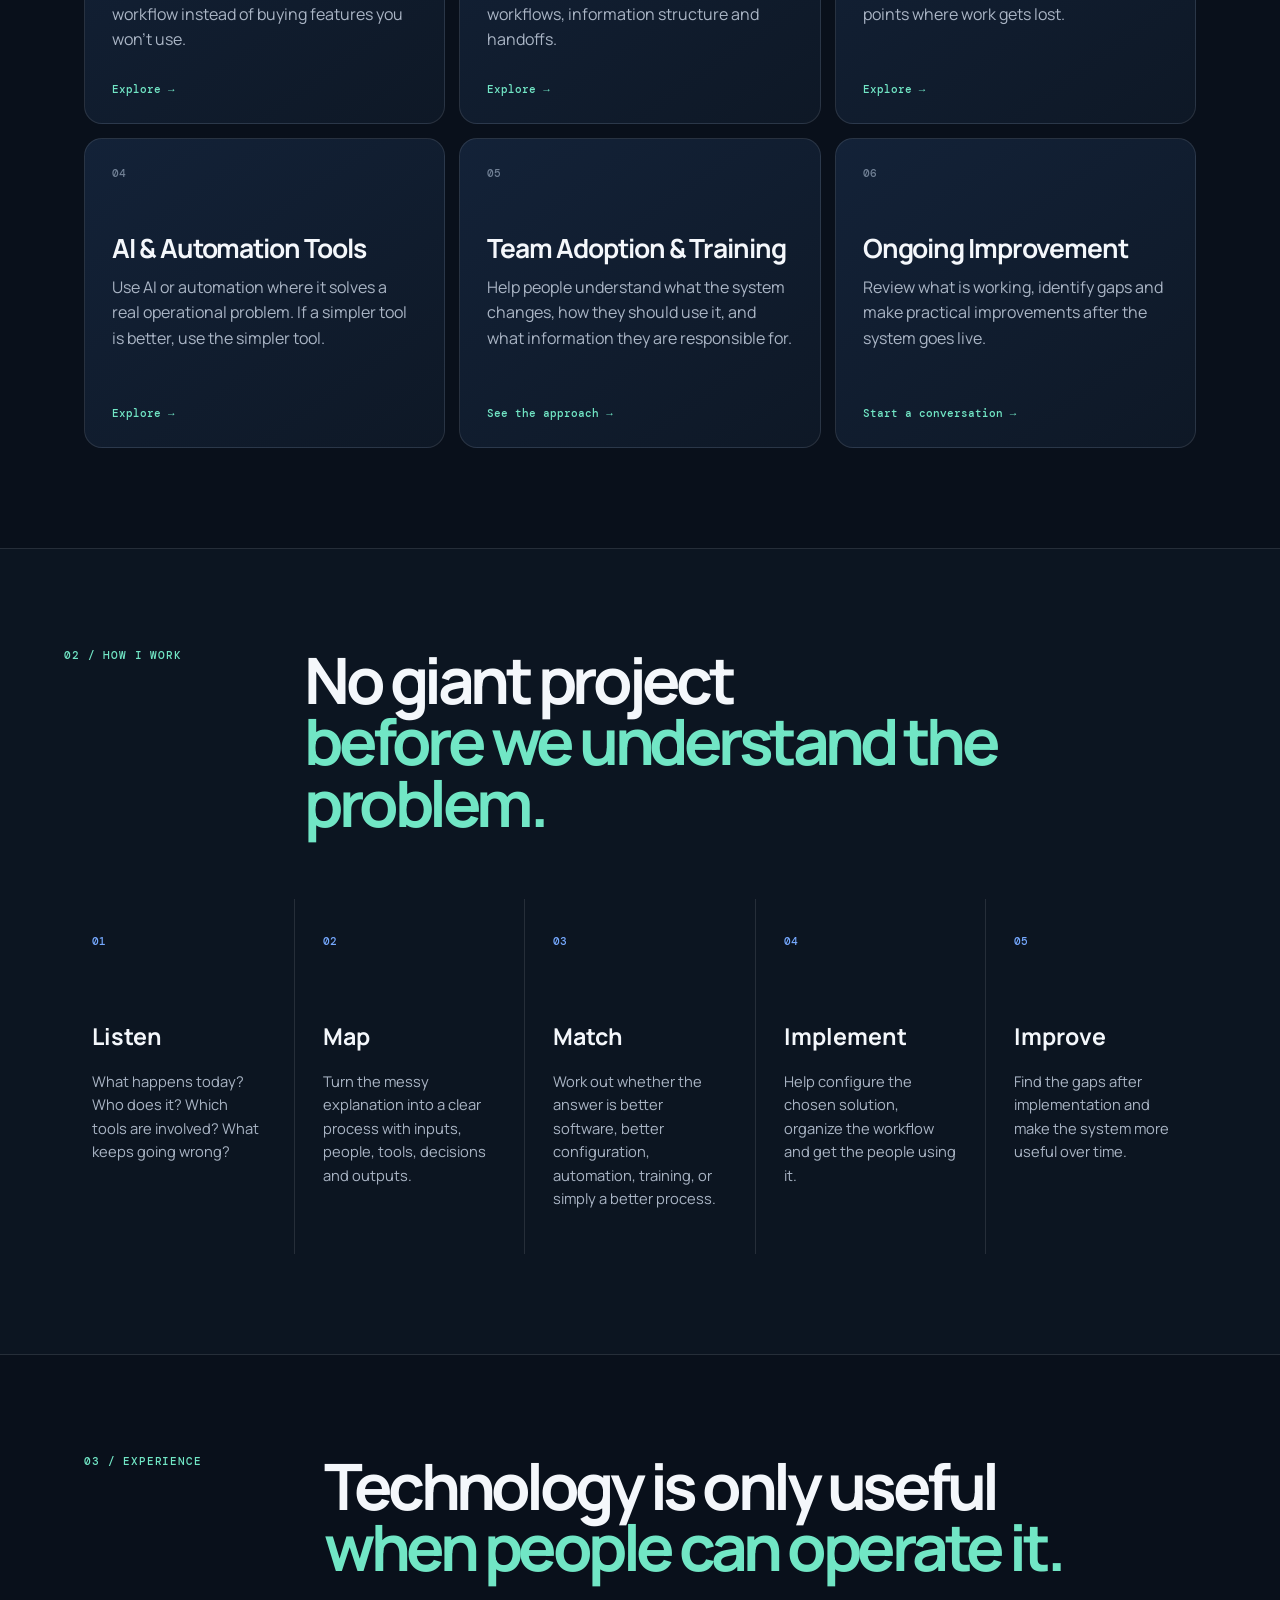
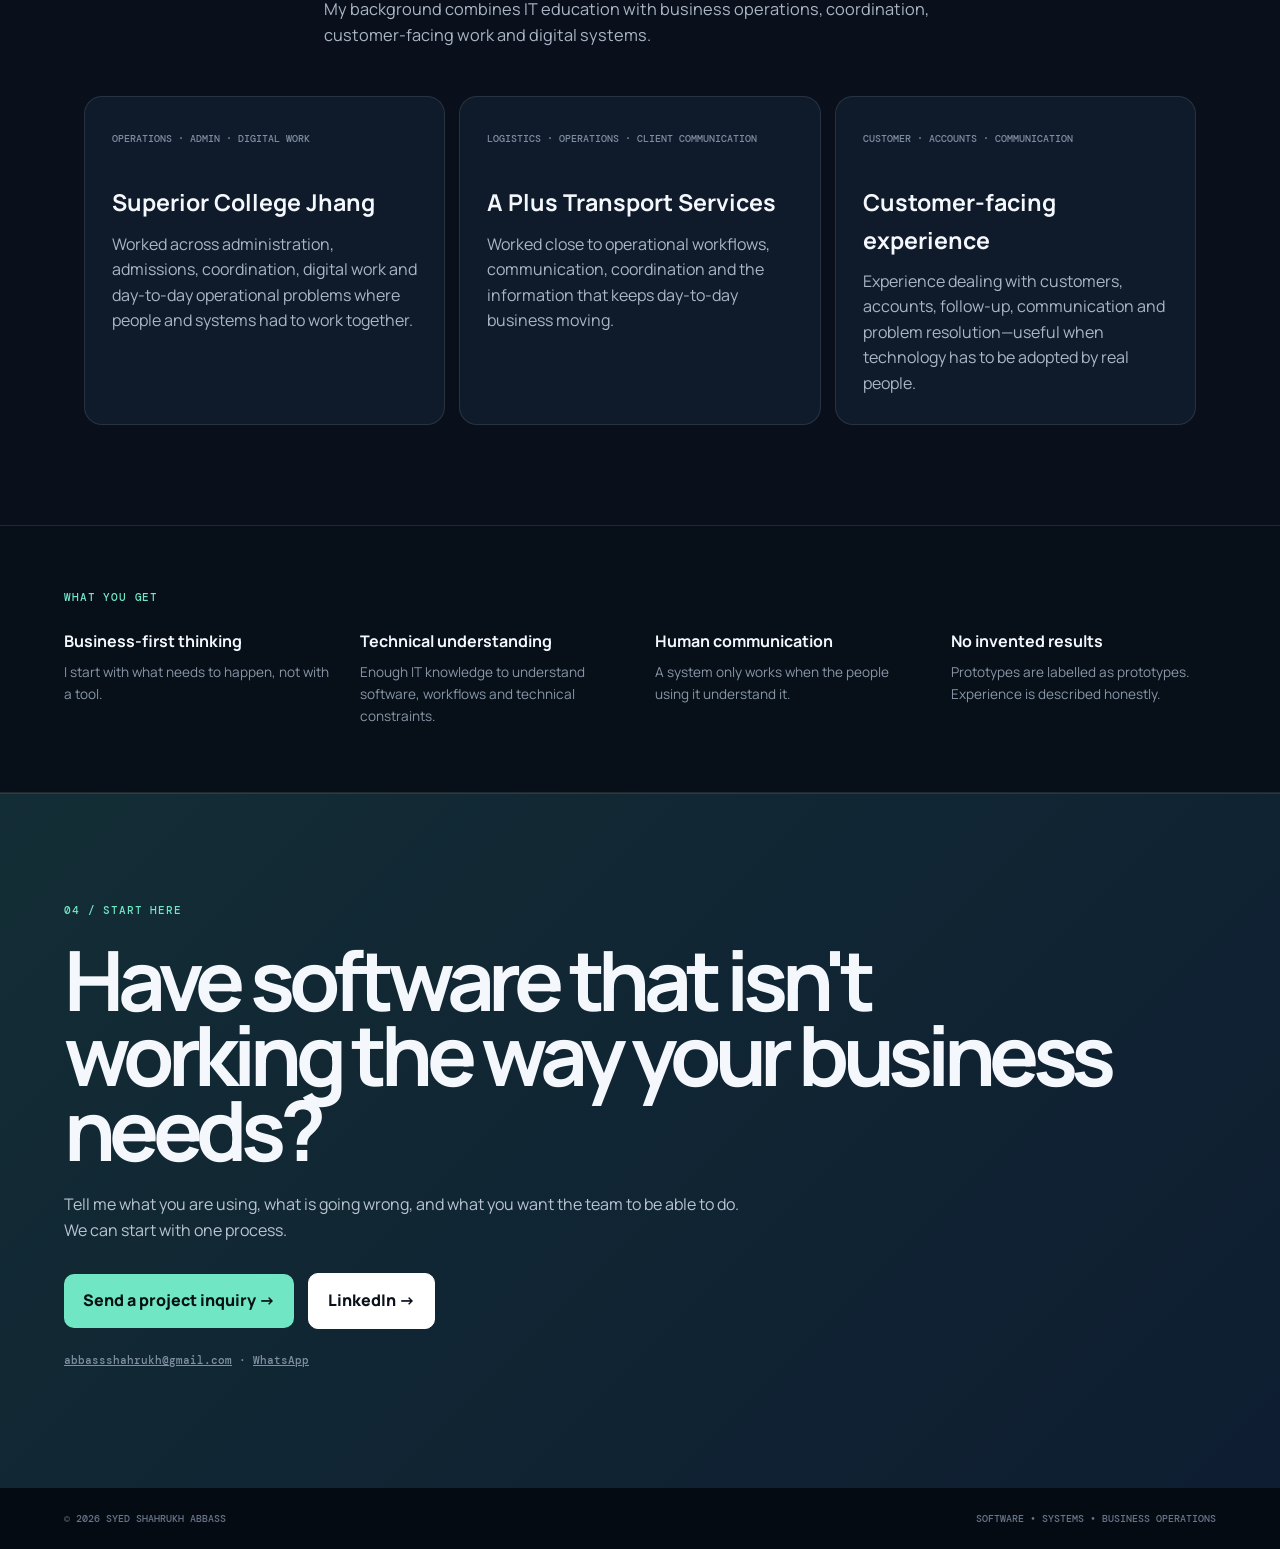
==== commit 71aa62e2: "Connect portfolio calls to action to inquiry page" ====
--- a/index.html
+++ b/index.html
@@ -17,7 +17,7 @@
       <a href="#how">How I work</a>
       <a href="demos.html">Demos</a>
       <a href="#experience">Experience</a>
-      <a class="nav-cta" href="#contact">Talk to me</a>
+      <a class="nav-cta" href="contact.html">Talk to me</a>
     </nav>
   </header>
 
@@ -28,7 +28,7 @@
         <h1>Software is easy to buy.<br><span>Making it work is harder.</span></h1>
         <p class="lead">I help businesses understand their process, choose practical software, implement it properly, and make sure their people can actually use it.</p>
         <div class="actions">
-          <a class="button" href="#contact">Tell me what is not working →</a>
+          <a class="button" href="contact.html">Tell me what is not working →</a>
           <a class="secondary-button" href="demos.html">See practical demos</a>
         </div>
         <p class="trust">Business problem first. Software second. No unnecessary technology.</p>
@@ -159,10 +159,10 @@
       <h2>Have software that isn't working the way your business needs?</h2>
       <p>Tell me what you are using, what is going wrong, and what you want the team to be able to do. We can start with one process.</p>
       <div class="actions">
-        <a class="button" href="mailto:abbassshahrukh@gmail.com?subject=Software%20or%20workflow%20problem">Email me →</a>
+        <a class="button" href="contact.html">Send a project inquiry →</a>
         <a class="secondary-button light" href="https://www.linkedin.com/in/syed-shahrukh-abbass-2b3361137/">LinkedIn →</a>
       </div>
-      <p class="contact-email">abbassshahrukh@gmail.com</p>
+      <p class="contact-email"><a href="mailto:abbassshahrukh@gmail.com">abbassshahrukh@gmail.com</a> · <a href="https://wa.me/923253100009">WhatsApp</a></p>
     </section>
   </main>
 
--- a/styles.css
+++ b/styles.css
@@ -1,2 +1,96 @@
 @import url('https://fonts.googleapis.com/css2?family=DM+Mono:wght@400;500&family=Manrope:wght@400;500;600;700;800&display=swap');
-:root{--bg:#080910;--panel:#11131d;--panel2:#171a27;--text:#f6f7fb;--muted:#a5a9b8;--line:#ffffff18;--pink:#ff4fd8;--purple:#8d6bff;--blue:#55b7ff;--cyan:#62f5e5;--lime:#d7ff65;--ink:#10111a;--paper:#f6f7fb}*{box-sizing:border-box}html{scroll-behavior:smooth}body{margin:0;background:var(--bg);color:var(--text);font-family:Manrope,system-ui,sans-serif;line-height:1.55;overflow-x:hidden}.aurora{position:fixed;width:520px;height:520px;border-radius:50%;filter:blur(100px);opacity:.16;pointer-events:none;z-index:-1}.aurora-one{background:var(--pink);top:-220px;left:-140px}.aurora-two{background:var(--blue);right:-180px;top:38vh}.nav{height:78px;padding:0 6vw;display:flex;align-items:center;justify-content:space-between;position:sticky;top:0;z-index:20;background:#080910cc;border-bottom:1px solid var(--line);backdrop-filter:blur(20px)}.brand{font-weight:800;font-size:1.15rem;letter-spacing:-.08em;color:#fff;text-decoration:none}.brand i{font-style:normal;color:var(--cyan);margin-left:4px}.nav nav{display:flex;align-items:center;gap:26px}.nav nav a,.text-link{font:500 .72rem 'DM Mono',monospace;text-transform:uppercase;letter-spacing:.04em;color:#cdd0da;text-decoration:none}.nav nav a:hover,.text-link:hover{color:#fff}.nav-cta{border:1px solid #ffffff30;padding:10px 14px;border-radius:999px;background:#ffffff08}.hero{min-height:calc(100vh - 78px);padding:8vw 7vw 9vw;display:grid;grid-template-columns:1.15fr .85fr;gap:5vw;align-items:center;position:relative}.hero-copy{position:relative;z-index:2}.pill{display:inline-flex;align-items:center;gap:9px;border:1px solid var(--line);background:#ffffff08;border-radius:999px;padding:8px 12px;color:#c9ccda;font:500 .65rem 'DM Mono',monospace;letter-spacing:.06em}.pill span{width:7px;height:7px;border-radius:50%;background:var(--cyan);box-shadow:0 0 14px var(--cyan)}.hero h1{font-size:clamp(3.3rem,7vw,7.7rem);line-height:.91;letter-spacing:-.075em;max-width:1000px;margin:27px 0}.hero h1 em,.section-intro h2 em,.about-grid h2 em{font-style:normal;background:linear-gradient(90deg,var(--pink),var(--purple),var(--cyan));-webkit-background-clip:text;background-clip:text;color:transparent}.lead{max-width:720px;color:var(--muted);font-size:1.08rem}.actions{display:flex;gap:22px;align-items:center;flex-wrap:wrap;margin-top:34px}.button{display:inline-block;text-decoration:none;font-weight:800;color:#080910;background:linear-gradient(100deg,var(--lime),#b9ffd8);padding:15px 20px;border-radius:999px;box-shadow:0 10px 35px #d7ff6522}.button b,.text-link b{margin-left:5px}.micro{margin-top:22px;color:#74798a;font-size:.8rem}.micro strong{color:#aeb2c0}.hero-visual{min-height:520px;position:relative;display:grid;place-items:center}.visual-glow{position:absolute;width:320px;height:320px;border-radius:50%;background:radial-gradient(circle,var(--purple),var(--pink) 35%,transparent 70%);filter:blur(18px);opacity:.55}.orbit{position:absolute;border:1px solid #ffffff18;border-radius:50%;transform:rotate(-20deg)}.orbit-a{width:430px;height:250px}.orbit-b{width:280px;height:440px;transform:rotate(55deg)}.glass-core{width:270px;padding:27px;border:1px solid #ffffff2b;border-radius:30px;background:linear-gradient(145deg,#ffffff14,#ffffff05);backdrop-filter:blur(22px);box-shadow:0 25px 90px #0008;text-align:left;position:relative}.glass-core:before{content:'';position:absolute;inset:0;border-radius:30px;background:linear-gradient(135deg,#ff4fd814,transparent 45%,#62f5e514);pointer-events:none}.glass-core small{display:block;color:#888fa2;font:500 .62rem 'DM Mono',monospace;margin-bottom:22px}.glass-core strong,.glass-core b{display:block;font-size:1.5rem;letter-spacing:-.04em}.glass-core b{color:var(--cyan)}.glass-core span{display:block;color:#777d90;font-size:.8rem;margin:3px 0}.proof-strip{display:flex;justify-content:space-between;gap:20px;flex-wrap:wrap;padding:19px 7vw;border-top:1px solid var(--line);border-bottom:1px solid var(--line);color:#777c8c;font:500 .61rem 'DM Mono',monospace;letter-spacing:.06em}.section{padding:10vw 7vw}.section-intro{display:grid;grid-template-columns:70px 1fr 1fr;gap:30px;align-items:start;margin-bottom:55px}.kicker{color:#808697;font:500 .66rem 'DM Mono',monospace;letter-spacing:.08em;text-transform:uppercase}.section-intro .kicker{grid-column:1}.section-intro h2{grid-column:2;font-size:clamp(2.8rem,5.5vw,6rem);line-height:.94;letter-spacing:-.07em;margin:0}.section-intro p{grid-column:3;color:var(--muted);max-width:480px;margin:0}.bento{display:grid;grid-template-columns:1fr 1fr 1fr;gap:14px}.card{min-height:320px;border:1px solid var(--line);border-radius:28px;padding:28px;display:flex;flex-direction:column;justify-content:space-between;overflow:hidden;position:relative;background:#ffffff07;backdrop-filter:blur(18px);transition:transform .25s ease,border-color .25s ease}.card:hover{transform:translateY(-6px);border-color:#ffffff35}.card-large{grid-column:span 2;min-height:390px}.card-wide{grid-column:span 2;min-height:270px}.gradient-a{background:radial-gradient(circle at 85% 20%,#ff4fd82b,transparent 35%),#ffffff08}.gradient-b{background:radial-gradient(circle at 80% 15%,#8d6bff35,transparent 38%),#ffffff08}.gradient-c{background:radial-gradient(circle at 75% 20%,#55b7ff32,transparent 40%),#ffffff08}.gradient-d{background:radial-gradient(circle at 75% 20%,#62f5e52b,transparent 40%),#ffffff08}.card-number{color:#72788a;font:500 .65rem 'DM Mono',monospace}.card-icon{font-size:1.5rem;color:#fff;margin-bottom:35px}.card h3{font-size:clamp(1.7rem,2.7vw,3rem);line-height:1;letter-spacing:-.06em;margin:0 0 12px}.card p{color:#a6aab9;max-width:620px;margin:0}.card-link{display:inline-block;margin-top:28px;color:#888ea0;font:500 .61rem 'DM Mono',monospace;letter-spacing:.05em}.mini-card{background:linear-gradient(145deg,#ffffff0b,#ffffff03)}.mini-card h3{font-size:1.35rem}.dark-section{background:#0b0c13;border-top:1px solid var(--line);border-bottom:1px solid var(--line)}.steps{border-top:1px solid var(--line)}.step{display:grid;grid-template-columns:80px 1fr;gap:35px;padding:34px 0;border-bottom:1px solid var(--line)}.step>span{color:#666d80;font:500 .75rem 'DM Mono',monospace}.step b{font-size:1.55rem;letter-spacing:-.04em}.step p{color:#969bad;max-width:720px;margin:8px 0 0}.demo-callout{display:grid;grid-template-columns:1.2fr .8fr;gap:8vw;align-items:center;background:linear-gradient(135deg,#151022,#0c111b)}.demo-copy h2{font-size:clamp(2.7rem,5vw,5.5rem);line-height:.94;letter-spacing:-.07em;max-width:760px;margin:25px 0}.demo-copy p{color:#9fa4b5;max-width:650px;margin-bottom:30px}.demo-stack{display:grid;gap:10px}.demo-stack div{padding:19px 20px;border:1px solid var(--line);border-radius:16px;background:#ffffff08;color:#b9bdc9;font:500 .68rem 'DM Mono',monospace;display:flex;justify-content:space-between}.demo-stack b{color:var(--cyan)}.about-section{background:var(--paper);color:var(--ink)}.about-section .kicker{color:#777}.about-grid{display:grid;grid-template-columns:1fr 1fr;gap:8vw;margin-top:35px}.about-grid h2{font-size:clamp(3rem,6vw,6.5rem);line-height:.9;letter-spacing:-.075em;margin:0}.about-grid .big{font-size:1.35rem;letter-spacing:-.025em}.about-grid p{max-width:680px}.about-grid .note{font-size:.8rem;color:#737785;margin-top:35px}.contact{padding:10vw 7vw;background:linear-gradient(120deg,var(--purple),var(--pink) 45%,var(--cyan));color:#080910}.contact .kicker{color:#252637}.contact h2{font-size:clamp(3rem,7vw,8rem);line-height:.88;letter-spacing:-.075em;max-width:1050px;margin:25px 0}.contact p{max-width:680px}.contact .button{background:#080910;color:#fff;box-shadow:none}.contact .text-link{color:#080910}.contact small{display:block;margin-top:25px;font:500 .7rem 'DM Mono',monospace}.contact a{color:inherit}footer{display:flex;justify-content:space-between;gap:20px;padding:25px 7vw;background:#06070b;color:#666b7a;font:500 .61rem 'DM Mono',monospace;text-transform:uppercase}@media(max-width:900px){.nav{padding:0 5vw}.nav nav a:not(.nav-cta){display:none}.hero{grid-template-columns:1fr;padding:17vw 6vw 13vw}.hero-visual{min-height:390px}.section{padding:17vw 6vw}.section-intro{grid-template-columns:40px 1fr}.section-intro p{grid-column:2;margin-top:18px}.bento{grid-template-columns:1fr}.card-large,.card-wide{grid-column:span 1}.demo-callout{grid-template-columns:1fr}.about-grid{grid-template-columns:1fr}.proof-strip{padding:18px 6vw}.contact{padding:18vw 6vw}}@media(max-width:520px){.nav-cta{font-size:.6rem!important;padding:9px 10px!important}.hero h1{font-size:3.65rem}.hero-visual{min-height:330px}.glass-core{width:235px}.orbit-a{width:330px}.orbit-b{height:330px;width:230px}.section-intro h2{font-size:3rem}.step{grid-template-columns:42px 1fr;gap:15px}.card{min-height:300px;padding:23px}.contact h2{font-size:3.6rem}footer{flex-direction:column}}
+
+:root{--bg:#09101b;--bg2:#0d1624;--panel:#111d2d;--panel2:#152438;--text:#f4f7fb;--muted:#aab5c5;--line:#ffffff1b;--accent:#71e6c5;--accent2:#76a9ff;--dark:#071019;--max:1240px}
+*{box-sizing:border-box}
+html{scroll-behavior:smooth}
+body{margin:0;background:var(--bg);color:var(--text);font-family:Manrope,system-ui,sans-serif;line-height:1.6;overflow-x:hidden}
+a{color:inherit}
+.nav{height:76px;padding:0 max(5vw,24px);display:flex;align-items:center;justify-content:space-between;position:sticky;top:0;z-index:20;background:#09101bee;border-bottom:1px solid var(--line);backdrop-filter:blur(18px)}
+.brand{font-size:1.1rem;font-weight:800;letter-spacing:-.08em;text-decoration:none}
+.nav nav{display:flex;align-items:center;gap:24px}
+.nav nav a{font:500 .72rem 'DM Mono',monospace;text-transform:uppercase;letter-spacing:.04em;text-decoration:none;color:#cbd4e0}
+.nav nav a:hover{color:#fff}
+.nav-cta{border:1px solid #ffffff2d;padding:9px 14px;border-radius:999px;background:#ffffff08}
+
+.hero{max-width:var(--max);margin:auto;min-height:calc(100vh - 76px);padding:90px 5vw;display:grid;grid-template-columns:1.1fr .9fr;gap:70px;align-items:center}
+.eyebrow{color:var(--accent);font:500 .66rem 'DM Mono',monospace;letter-spacing:.08em;text-transform:uppercase}
+.hero h1{font-size:clamp(3.2rem,6.4vw,7rem);line-height:.94;letter-spacing:-.075em;margin:25px 0}
+.hero h1 span,.section-heading h2 span,.demo-banner h2 span{color:var(--accent)}
+.lead{max-width:700px;color:var(--muted);font-size:1.12rem}
+.actions{display:flex;gap:14px;align-items:center;flex-wrap:wrap;margin-top:30px}
+.button,.secondary-button{display:inline-flex;align-items:center;justify-content:center;text-decoration:none;font-weight:800;padding:14px 19px;border-radius:10px}
+.button{background:var(--accent);color:#06120f}
+.button:hover{transform:translateY(-1px)}
+.secondary-button{border:1px solid #ffffff2b;color:#e9eef5;background:#ffffff06}
+.secondary-button:hover{background:#ffffff0d}
+.trust{color:#7f8b9d;font-size:.78rem;margin-top:20px}
+.hero-panel{border:1px solid var(--line);border-radius:24px;padding:30px;background:linear-gradient(145deg,#132238,#0d1725);box-shadow:0 30px 80px #0006}
+.panel-label{font:500 .65rem 'DM Mono',monospace;color:#8492a6;margin-bottom:20px}
+.flow{display:grid}
+.flow div{display:grid;grid-template-columns:48px 1fr;gap:16px;padding:20px 0;border-top:1px solid var(--line);align-items:center}
+.flow b{color:var(--accent2);font:500 .7rem 'DM Mono',monospace}
+.flow span{font-size:1.05rem;font-weight:700}
+
+.demo-banner{max-width:var(--max);margin:0 auto;padding:32px 5vw;display:flex;justify-content:space-between;align-items:center;gap:30px;border-top:1px solid var(--line);border-bottom:1px solid var(--line)}
+.demo-banner h2{font-size:clamp(1.8rem,3.2vw,3.3rem);line-height:1;letter-spacing:-.06em;margin:12px 0 0;max-width:800px}
+.dark-button{background:#fff;color:#0a111b;white-space:nowrap}
+
+.section{max-width:var(--max);margin:auto;padding:100px 5vw}
+.section.dark{max-width:none;background:#0c1521;border-top:1px solid var(--line);border-bottom:1px solid var(--line);padding-left:max(5vw,24px);padding-right:max(5vw,24px)}
+.section.dark>*{max-width:var(--max);margin-left:auto;margin-right:auto}
+.section-heading{display:grid;grid-template-columns:190px 1fr;gap:50px;margin-bottom:48px}
+.section-heading h2{font-size:clamp(2.7rem,5vw,5.4rem);line-height:.96;letter-spacing:-.07em;margin:0 0 18px}
+.section-heading p{max-width:650px;color:var(--muted);margin:0;font-size:1.02rem}
+
+.service-grid{display:grid;grid-template-columns:repeat(3,1fr);gap:14px}
+.service-card{min-height:310px;padding:27px;border:1px solid var(--line);border-radius:18px;background:linear-gradient(145deg,#132238,#0e1826);text-decoration:none;display:flex;flex-direction:column;transition:.2s}
+.service-card:hover{transform:translateY(-4px);border-color:#71e6c566}
+.service-card>span{font:500 .7rem 'DM Mono',monospace;color:#718095}
+.service-card h3{font-size:1.65rem;line-height:1.05;letter-spacing:-.04em;margin:55px 0 12px}
+.service-card p{color:var(--muted);margin:0}
+.service-card b{margin-top:auto;color:var(--accent);font:500 .67rem 'DM Mono',monospace}
+
+.process{display:grid;grid-template-columns:repeat(5,1fr);gap:1px;background:var(--line)}
+.process article{background:#0c1521;padding:28px;min-height:270px}
+.process b{color:var(--accent2);font:500 .7rem 'DM Mono',monospace}
+.process h3{font-size:1.45rem;margin:65px 0 10px}
+.process p{color:var(--muted);font-size:.92rem}
+
+.experience-grid{display:grid;grid-template-columns:repeat(3,1fr);gap:14px}
+.experience-card{border:1px solid var(--line);border-radius:18px;padding:27px;background:#0f1b2b}
+.experience-card span{color:#7e8da3;font:500 .62rem 'DM Mono',monospace}
+.experience-card h3{font-size:1.45rem;margin:35px 0 10px}
+.experience-card p{color:var(--muted);margin:0}
+
+.proof{background:#071019;border-top:1px solid var(--line);border-bottom:1px solid var(--line);padding:65px max(5vw,24px)}
+.proof>.eyebrow{max-width:var(--max);margin:auto auto 25px}
+.proof-grid{max-width:var(--max);margin:auto;display:grid;grid-template-columns:repeat(4,1fr);gap:30px}
+.proof-grid div{display:flex;flex-direction:column;gap:8px}
+.proof-grid b{font-size:1rem}
+.proof-grid span{color:#8996a8;font-size:.85rem}
+
+.contact{background:linear-gradient(135deg,#132d35,#0e1d31);padding:110px max(5vw,24px);border-top:1px solid var(--line)}
+.contact h2{max-width:1050px;font-size:clamp(3rem,6.5vw,7rem);line-height:.9;letter-spacing:-.075em;margin:25px 0}
+.contact>p{max-width:680px;color:#b9c4d1}
+.contact .light{background:#fff;color:#08111c;border-color:#fff}
+.contact-email{font:500 .7rem 'DM Mono',monospace!important;color:#8190a3!important;margin-top:24px}
+footer{display:flex;justify-content:space-between;gap:20px;padding:24px max(5vw,24px);background:#050b12;color:#687589;font:500 .62rem 'DM Mono',monospace;text-transform:uppercase}
+
+@media(max-width:900px){
+.nav{padding:0 5vw}.nav nav a:not(.nav-cta){display:none}
+.hero{grid-template-columns:1fr;padding:75px 6vw;min-height:auto}.hero-panel{max-width:680px}
+.demo-banner{margin:0;padding:30px 6vw;align-items:flex-start;flex-direction:column}
+.section,.section.dark{padding:80px 6vw}
+.section-heading{grid-template-columns:1fr;gap:18px}
+.service-grid,.experience-grid{grid-template-columns:1fr 1fr}
+.process{grid-template-columns:1fr 1fr}
+.proof{padding:60px 6vw}.proof-grid{grid-template-columns:1fr 1fr}
+}
+@media(max-width:560px){
+.hero{padding-top:55px}.hero h1{font-size:3.55rem}.hero-panel{padding:22px}
+.service-grid,.experience-grid,.process,.proof-grid{grid-template-columns:1fr}
+.service-card{min-height:260px}.service-card h3{margin-top:35px}
+.section-heading h2{font-size:3rem}.contact{padding-top:80px;padding-bottom:80px}
+.contact h2{font-size:3.6rem}
+footer{flex-direction:column}
+}
